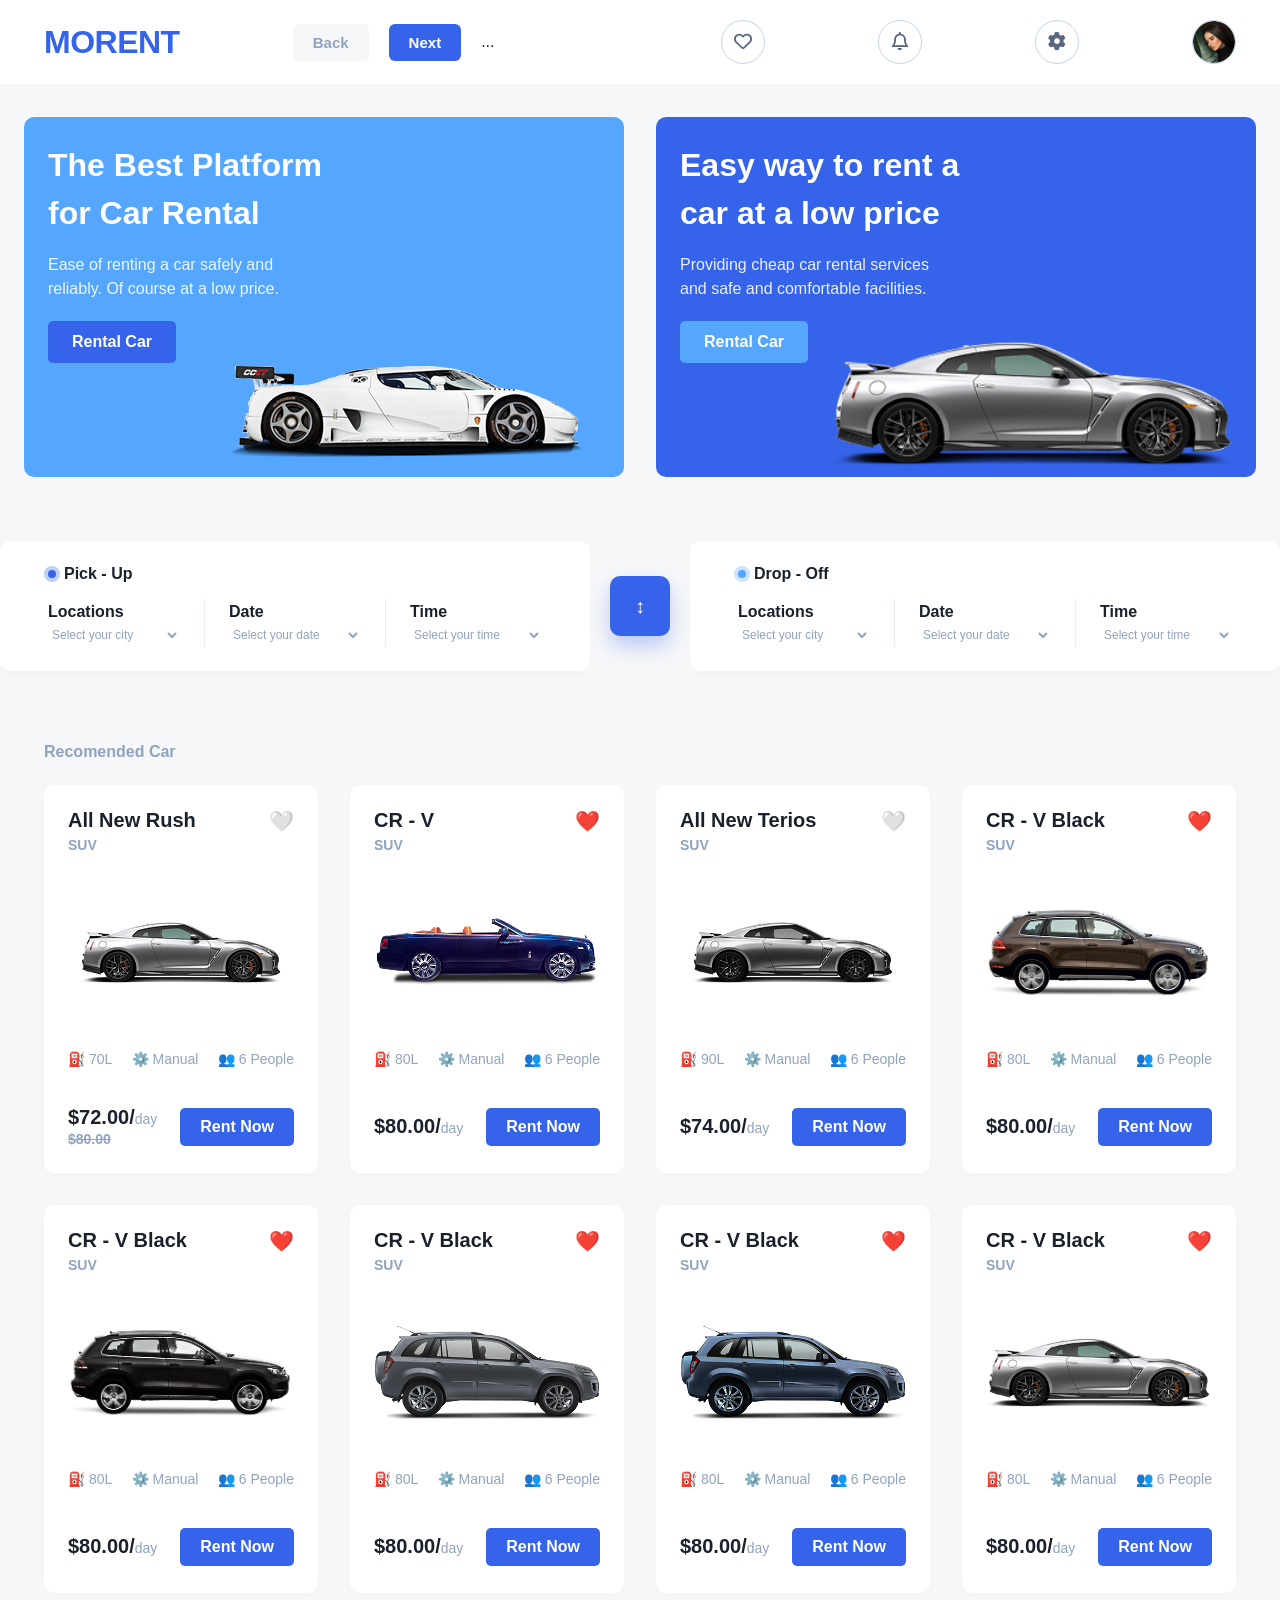
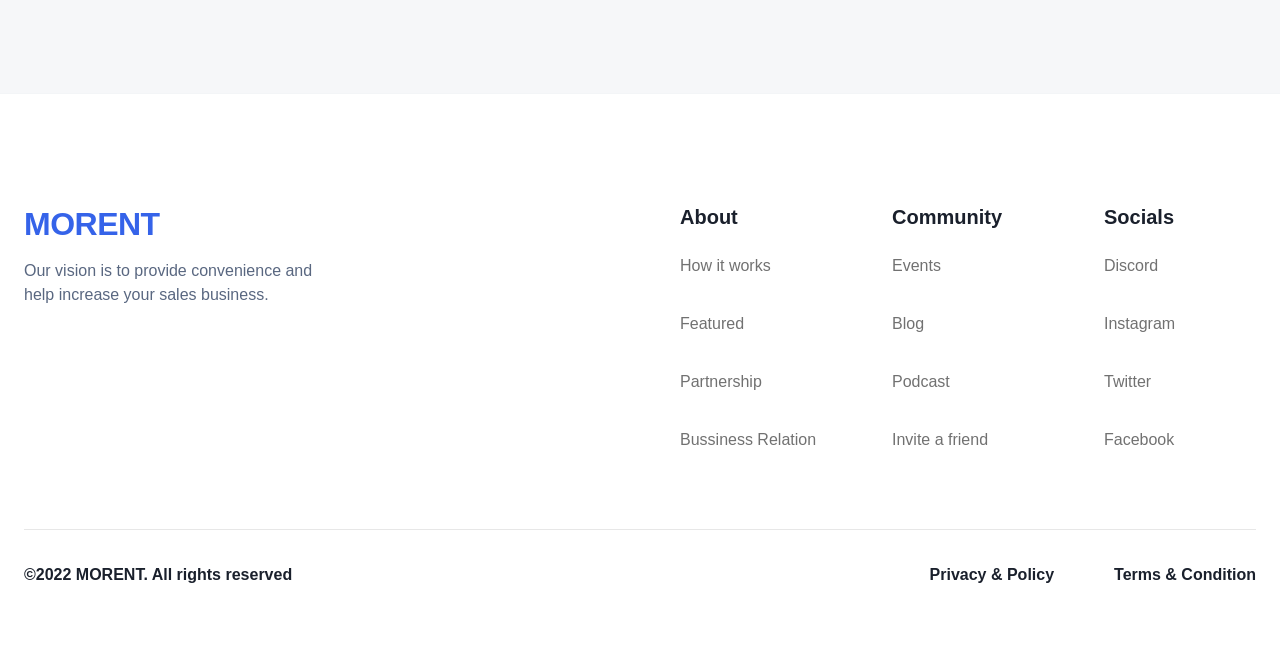
==== index.html @ 3743ff8f "fixed next and back buttons" ====
<!DOCTYPE html>
<html lang="en">

<head>
    <meta charset="UTF-8">
    <meta name="viewport" content="width=device-width, initial-scale=1.0">
    <title>Morent - Home</title>
    <link rel="stylesheet" href="style.css">
</head>

<!DOCTYPE html>
<html lang="en">

<head>
    <meta charset="UTF-8">
    <meta name="viewport" content="width=device-width, initial-scale=1.0">
    <title>Morent - Home Car Rental</title>
    <link rel="stylesheet" href="style.css">
</head>

<body class="fade-in">

    <header class="main-header">
        <link rel="stylesheet" href="https://cdnjs.cloudflare.com/ajax/libs/font-awesome/6.4.0/css/all.min.css">
        <div class="header-container">


            <a href="index.html" class="logo">MORENT</a>


            <input type="checkbox" id="menu-toggle" class="menu-toggle">
            <label for="menu-toggle" class="burger-btn">
                <span></span>
                <span></span>
                <span></span>
            </label>


            
                <div class="header-actions">
                    <a href="index.html" class="btn-back">Back</a>
                    <a href="category.html" class="btn-next">Next</a>
                    ...
                </div>

                <div class="header-actions"></div>
                <button class="action-icon"><i class="fa-regular fa-heart"></i></button>
                <button class="action-icon"><i class="fa-regular fa-bell"></i></button>
                <button class="action-icon"><i class="fa-solid fa-gear"></i></button>

                <div class="profile-avatar">
                    <img src="./images/Profill (1).png" alt="">
                </div>
            </div>


            <nav class="nav-menu">
                <a href="index.html" class="nav-item">Home</a>
                <a href="category.html" class="nav-item">Search</a>
                <a href="#" class="nav-item">Favorites</a>
                <a href="#" class="nav-item">Inbox</a>
            </nav>

        </div>
    </header>

    <main class="container">

        <section class="hero-section">


            <div class="hero-card bg-light-blue">
                <div class="hero-content">
                    <h1>The Best Platform for Car Rental</h1>
                    <p>Ease of renting a car safely and reliably. Of course at a low price.</p>
                    <button class="hero-btn btn-dark-blue">Rental Car</button>
                </div>

                <div class="car-image-placeholder">
                    <img src="./images/image 7.png" alt="">
                </div>
            </div>


            <div class="hero-card bg-dark-blue">
                <div class="hero-content">
                    <h1>Easy way to rent a car at a low price</h1>
                    <p>Providing cheap car rental services and safe and comfortable facilities.</p>
                    <button class="hero-btn btn-light-blue">Rental Car</button>
                </div>

                <div class="car-image-placeholder">
                    <img src="./images/image 8.png" alt="">
                </div>
            </div>

        </section>

    </main>

    <script src="script.js"></script>
    <section class="booking-container">

        <div class="booking-card">
            <div class="card-title">
                <span class="dot blue-dot"></span>
                <h3>Pick - Up</h3>
            </div>
            <div class="booking-fields">
                <div class="field-group">
                    <label>Locations</label>
                    <select>
                        <option>Select your city</option>
                        <option>Tashkent</option>
                    </select>
                </div>
                <div class="divider"></div>
                <div class="field-group">
                    <label>Date</label>
                    <select>
                        <option>Select your date</option>
                    </select>
                </div>
                <div class="divider"></div>
                <div class="field-group">
                    <label>Time</label>
                    <select>
                        <option>Select your time</option>
                    </select>
                </div>
            </div>
        </div>


        <button class="switch-btn">
            <span class="switch-icon">↕</span>
        </button>

        <div class="booking-card">
            <div class="card-title">
                <span class="dot light-blue-dot"></span>
                <h3>Drop - Off</h3>
            </div>
            <div class="booking-fields">
                <div class="field-group">
                    <label>Locations</label>
                    <select>
                        <option>Select your city</option>
                        <option>Tashkent</option>
                    </select>
                </div>
                <div class="divider"></div>
                <div class="field-group">
                    <label>Date</label>
                    <select>
                        <option>Select your date</option>
                    </select>
                </div>
                <div class="divider"></div>
                <div class="field-group">
                    <label>Time</label>
                    <select>
                        <option>Select your time</option>
                    </select>
                </div>
            </div>
        </div>
    </section>




    <section class="rec-cars-section">
        <div class="rec-cars-container">

            <div class="rec-cars-header">
                <h2 class="rec-cars-title">Recomended Car</h2>
            </div>

            <div class="rec-cars-grid">

                <div class="rec-car-card">
                    <div class="rec-card-header">
                        <div>
                            <h3>All New Rush</h3>
                            <span class="rec-car-type">SUV</span>
                        </div>
                        <button class="rec-like-btn">🤍</button>
                    </div>
                    <div class="rec-card-image">
                        <img src="./images/car (1).png" alt="All New Rush" class="rec-car-img">
                    </div>
                    <div class="rec-card-specs">
                        <span>⛽ 70L</span>
                        <span>⚙️ Manual</span>
                        <span>👥 6 People</span>
                    </div>
                    <div class="rec-card-footer">
                        <div class="rec-car-price">
                            <div class="rec-current-price">$72.00/<span class="rec-price-unit">day</span></div>
                            <div class="rec-old-price">$80.00</div>
                        </div>
                        <a href="#" class="rec-rent-btn">Rent Now</a>
                    </div>
                </div>

                <div class="rec-car-card">
                    <div class="rec-card-header">
                        <div>
                            <h3>CR - V</h3>
                            <span class="rec-car-type">SUV</span>
                        </div>
                        <button class="rec-like-btn" style="color: red;">❤️</button>
                    </div>
                    <div class="rec-card-image">
                        <img src="./images/Car (2).png" alt="CR - V" class="rec-car-img">
                    </div>
                    <div class="rec-card-specs">
                        <span>⛽ 80L</span>
                        <span>⚙️ Manual</span>
                        <span>👥 6 People</span>
                    </div>
                    <div class="rec-card-footer">
                        <div class="rec-car-price">
                            <div class="rec-current-price">$80.00/<span class="rec-price-unit">day</span></div>
                        </div>
                        <a href="#" class="rec-rent-btn">Rent Now</a>
                    </div>
                </div>

                <div class="rec-car-card">
                    <div class="rec-card-header">
                        <div>
                            <h3>All New Terios</h3>
                            <span class="rec-car-type">SUV</span>
                        </div>
                        <button class="rec-like-btn">🤍</button>
                    </div>
                    <div class="rec-card-image">
                        <img src="./images/Car (3).png" alt="All New Terios" class="rec-car-img">
                    </div>
                    <div class="rec-card-specs">
                        <span>⛽ 90L</span>
                        <span>⚙️ Manual</span>
                        <span>👥 6 People</span>
                    </div>
                    <div class="rec-card-footer">
                        <div class="rec-car-price">
                            <div class="rec-current-price">$74.00/<span class="rec-price-unit">day</span></div>
                        </div>
                        <a href="#" class="rec-rent-btn">Rent Now</a>
                    </div>
                </div>


                <div class="rec-car-card">
                    <div class="rec-card-header">
                        <div>
                            <h3>CR - V Black</h3>
                            <span class="rec-car-type">SUV</span>
                        </div>
                        <button class="rec-like-btn" style="color: red;">❤️</button>
                    </div>
                    <div class="rec-card-image">
                        <img src="./images/Car (5).png" alt="CR - V Black" class="rec-car-img">
                    </div>
                    <div class="rec-card-specs">
                        <span>⛽ 80L</span>
                        <span>⚙️ Manual</span>
                        <span>👥 6 People</span>
                    </div>
                    <div class="rec-card-footer">
                        <div class="rec-car-price">
                            <div class="rec-current-price">$80.00/<span class="rec-price-unit">day</span></div>
                        </div>
                        <a href="#" class="rec-rent-btn">Rent Now</a>
                    </div>
                </div>
                <div class="rec-car-card">
                    <div class="rec-card-header">
                        <div>
                            <h3>CR - V Black</h3>
                            <span class="rec-car-type">SUV</span>
                        </div>
                        <button class="rec-like-btn" style="color: red;">❤️</button>
                    </div>
                    <div class="rec-card-image">
                        <img src="./images/Car (7).png" alt="CR - V Black" class="rec-car-img">
                    </div>
                    <div class="rec-card-specs">
                        <span>⛽ 80L</span>
                        <span>⚙️ Manual</span>
                        <span>👥 6 People</span>
                    </div>
                    <div class="rec-card-footer">
                        <div class="rec-car-price">
                            <div class="rec-current-price">$80.00/<span class="rec-price-unit">day</span></div>
                        </div>
                        <a href="#" class="rec-rent-btn">Rent Now</a>
                    </div>
                </div>
                <div class="rec-car-card">
                    <div class="rec-card-header">
                        <div>
                            <h3>CR - V Black</h3>
                            <span class="rec-car-type">SUV</span>
                        </div>
                        <button class="rec-like-btn" style="color: red;">❤️</button>
                    </div>
                    <div class="rec-card-image">
                        <img src="./images/Car (4).png" alt="CR - V Black" class="rec-car-img">
                    </div>
                    <div class="rec-card-specs">
                        <span>⛽ 80L</span>
                        <span>⚙️ Manual</span>
                        <span>👥 6 People</span>
                    </div>
                    <div class="rec-card-footer">
                        <div class="rec-car-price">
                            <div class="rec-current-price">$80.00/<span class="rec-price-unit">day</span></div>
                        </div>
                        <a href="#" class="rec-rent-btn">Rent Now</a>
                    </div>
                </div>
                <div class="rec-car-card">
                    <div class="rec-card-header">
                        <div>
                            <h3>CR - V Black</h3>
                            <span class="rec-car-type">SUV</span>
                        </div>
                        <button class="rec-like-btn" style="color: red;">❤️</button>
                    </div>
                    <div class="rec-card-image">
                        <img src="./images/Car (6).png" alt="CR - V Black" class="rec-car-img">
                    </div>
                    <div class="rec-card-specs">
                        <span>⛽ 80L</span>
                        <span>⚙️ Manual</span>
                        <span>👥 6 People</span>
                    </div>
                    <div class="rec-card-footer">
                        <div class="rec-car-price">
                            <div class="rec-current-price">$80.00/<span class="rec-price-unit">day</span></div>
                        </div>
                        <a href="#" class="rec-rent-btn">Rent Now</a>
                    </div>
                </div>
                <div class="rec-car-card">
                    <div class="rec-card-header">
                        <div>
                            <h3>CR - V Black</h3>
                            <span class="rec-car-type">SUV</span>
                        </div>
                        <button class="rec-like-btn" style="color: red;">❤️</button>
                    </div>
                    <div class="rec-card-image">
                        <img src="./images/image 8.png" alt="CR - V Black" class="rec-car-img">
                    </div>
                    <div class="rec-card-specs">
                        <span>⛽ 80L</span>
                        <span>⚙️ Manual</span>
                        <span>👥 6 People</span>
                    </div>
                    <div class="rec-card-footer">
                        <div class="rec-car-price">
                            <div class="rec-current-price">$80.00/<span class="rec-price-unit">day</span></div>
                        </div>
                        <a href="#" class="rec-rent-btn">Rent Now</a>
                    </div>
                </div>

            </div>
        </div>
    </section>

    <footer class="main-footer">
        <div class="container">


            <div class="footer-top">

                <div class="footer-brand">
                    <a href="index.html" class="logo">MORENT</a>
                    <p>Our vision is to provide convenience and help increase your sales business.</p>
                </div>


                <div class="footer-links-container">

                    <div class="footer-col">
                        <h3>About</h3>
                        <ul>
                            <li><a href="#">How it works</a></li>
                            <li><a href="#">Featured</a></li>
                            <li><a href="#">Partnership</a></li>
                            <li><a href="#">Bussiness Relation</a></li>
                        </ul>
                    </div>


                    <div class="footer-col">
                        <h3>Community</h3>
                        <ul>
                            <li><a href="#">Events</a></li>
                            <li><a href="#">Blog</a></li>
                            <li><a href="#">Podcast</a></li>
                            <li><a href="#">Invite a friend</a></li>
                        </ul>
                    </div>


                    <div class="footer-col">
                        <h3>Socials</h3>
                        <ul>
                            <li><a href="#">Discord</a></li>
                            <li><a href="#">Instagram</a></li>
                            <li><a href="#">Twitter</a></li>
                            <li><a href="#">Facebook</a></li>
                        </ul>
                    </div>
                </div>
            </div>


            <div class="footer-divider"></div>

            <div class="footer-bottom">
                <div class="footer-copyright">
                    <p>©2022 MORENT. All rights reserved</p>
                </div>
                <div class="footer-legal">
                    <a href="#">Privacy & Policy</a>
                    <a href="#">Terms & Condition</a>
                </div>
            </div>

        </div>
    </footer>
</body>

</html>

</html>
---- style.css ----
body {
    margin: 0;
    font-family: sans-serif;
    background-color: #F6F7F9;
}

.main-header {
    width: 100%;
    background: #FFF;
    padding: 15px 0;
    border-bottom: 1px solid #E2E8F0;
}

.header-container {
    max-width: 1200px;
    margin: 0 auto;
    padding: 0 20px;
    display: flex;
    justify-content: space-between;
    align-items: center;
}

.logo {
    color: #3563E9;
    font-size: 24px;
    font-weight: bold;
    text-decoration: none;
}

.page-navigation {
    display: flex;
    gap: 10px;
}

.nav-btn {
    padding: 8px 16px;
    font-size: 14px;
    font-weight: 600;
    text-decoration: none;
    border-radius: 6px;
    cursor: pointer;
    transition: all 0.2s;
}

.back-btn {
    background: #E2E8F0;
    color: #4A5568;
    border: 1px solid #CBD5E1;
}

.back-btn:hover {
    background: #CBD5E1;
    transform: translateX(-2px);
}

.next-btn {
    background: #3563E9;
    color: #FFF;
    border: none;
}

.next-btn:hover {
    background: #224ec1;
    transform: translateX(2px);
}


.fade-in {
    animation: fadeInPage 0.4s ease-out forwards;
}

.fade-out {
    animation: fadeOutPage 0.4s ease-in forwards;
}

@keyframes fadeInPage {
    from {
        opacity: 0;
        transform: translateY(8px);
    }

    to {
        opacity: 1;
        transform: translateY(0);
    }
}

@keyframes fadeOutPage {
    from {
        opacity: 1;
        transform: translateY(0);
    }

    to {
        opacity: 0;
        transform: translateY(-8px);
    }
}

* {
    box-sizing: border-box;
    margin: 0;
    padding: 0;
    font-family: 'Plus Jakarta Sans', sans-serif;
}

body {
    background-color: #F6F7F9;
    color: #1A202C;
}

.container {
    max-width: 1300px;
    margin: 0 auto;
    padding: 32px 24px;
}

.main-header {
    background-color: #FFFFFF;
    padding: 20px 32px;
    display: flex;
    justify-content: space-between;
    align-items: center;
    border-bottom: 1px solid #E2E8F0;
}

.header-left,
.header-right {
    display: flex;
    align-items: center;
    gap: 24px;
}

.logo {
    color: #3563E9;
    font-size: 28px;
    font-weight: 700;
    text-decoration: none;
    letter-spacing: -0.5px;
}


.search-bar {
    display: flex;
    align-items: center;
    background-color: #FFFFFF;
    border: 1px solid #C3D4E9;
    border-radius: 70px;
    padding: 10px 20px;
    width: 442px;
    gap: 12px;
}

.search-bar input {
    border: none;
    outline: none;
    width: 100%;
    font-size: 14px;
    color: #596780;
}

.search-icon,
.filter-icon {
    color: #596780;
    cursor: pointer;
    font-size: 16px;
}

.page-navigation {
    display: flex;
    gap: 8px;
}

.nav-btn {
    padding: 8px 16px;
    font-size: 13px;
    font-weight: 600;
    text-decoration: none;
    border-radius: 6px;
    cursor: pointer;
    transition: all 0.2s;
}

.back-btn {
    background: #E2E8F0;
    color: #4A5568;
    border: 1px solid #CBD5E1;
}

.back-btn:hover {
    background: #CBD5E1;
    transform: translateX(-2px);
}

.next-btn {
    background: #3563E9;
    color: #FFF;
    border: none;
}

.next-btn:hover {
    background: #224ec1;
    transform: translateX(2px);
}


.header-icons {
    display: flex;
    gap: 16px;
    align-items: center;
}

.icon-circle {
    width: 44px;
    height: 44px;
    border: 1px solid #C3D4E9;
    border-radius: 50%;
    display: flex;
    align-items: center;
    justify-content: center;
    cursor: pointer;
    font-size: 16px;
    position: relative;
}

.notification::after {
    content: '';
    position: absolute;
    top: 2px;
    right: 2px;
    width: 8px;
    height: 8px;
    background-color: #FF4423;
    border-radius: 50%;
}

.profile-avatar {
    width: 44px;
    height: 44px;
    border-radius: 50%;
    background-color: #E2E8F0;
    display: flex;
    align-items: center;
    justify-content: center;
    font-size: 20px;
    cursor: pointer;
}

.hero-section {
    display: flex;
    gap: 32px;
    justify-content: space-between;
    width: 100%;
}

.hero-card {
    flex: 1;
    border-radius: 10px;
    padding: 24px;
    position: relative;
    min-height: 360px;
    display: flex;
    flex-direction: column;
    justify-content: space-between;
    overflow: hidden;
}


.bg-light-blue {
    background-color: #54A6FF;
}

.bg-dark-blue {
    background-color: #3563E9;
}

.hero-content {
    max-width: 280px;
    z-index: 2;
}

.hero-content h1 {
    color: #FFFFFF;
    font-size: 32px;
    font-weight: 600;
    line-height: 150%;
    margin-bottom: 16px;
}

.hero-content p {
    color: #FFFFFF;
    font-size: 16px;
    line-height: 150%;
    margin-bottom: 20px;
    opacity: 0.9;
}


.hero-btn {
    padding: 12px 24px;
    border-radius: 5px;
    font-size: 16px;
    font-weight: 600;
    border: none;
    cursor: pointer;
    transition: background 0.2s;
}

.btn-dark-blue {
    background-color: #3563E9;
    color: #FFFFFF;
}

.btn-dark-blue:hover {
    background-color: #224ec1;
}

.btn-light-blue {
    background-color: #54A6FF;
    color: #FFFFFF;
}

.btn-light-blue:hover {
    background-color: #3d8fdf;
}


.car-image-placeholder {
    width: 100%;
    text-align: center;
    margin-top: auto;
    padding-top: 20px;
    color: rgba(255, 255, 255, 0.7);
    font-style: italic;
    font-size: 14px;
    z-index: 1;
}


.fade-in {
    animation: fadeInPage 0.4s ease-out forwards;
}

.fade-out {
    animation: fadeOutPage 0.4s ease-in forwards;
}

@keyframes fadeInPage {
    from {
        opacity: 0;
        transform: translateY(8px);
    }

    to {
        opacity: 1;
        transform: translateY(0);
    }
}

@keyframes fadeOutPage {
    from {
        opacity: 1;
        transform: translateY(0);
    }

    to {
        opacity: 0;
        transform: translateY(-8px);
    }
}

/* ================= 3. BOOKING SECTION ================= */
.booking-container {
    display: flex;
    align-items: center;
    justify-content: space-between;
    gap: 20px;
    margin: 32px 0;
    position: relative;
}

.booking-card {
    background-color: #FFFFFF;
    flex: 1;
    border-radius: 10px;
    padding: 24px 48px;
    box-shadow: 0px 4px 10px rgba(0, 0, 0, 0.02);
}

.card-title {
    display: flex;
    align-items: center;
    gap: 8px;
    margin-bottom: 16px;
}

.card-title h3 {
    font-size: 16px;
    font-weight: 600;
}

.dot {
    width: 8px;
    height: 8px;
    border-radius: 50%;
}

.blue-dot {
    background-color: #3563E9;
    box-shadow: 0 0 0 4px rgba(53, 99, 233, 0.3);
}

.light-blue-dot {
    background-color: #54A6FF;
    box-shadow: 0 0 0 4px rgba(84, 166, 255, 0.3);
}

.booking-fields {
    display: flex;
    align-items: center;
    justify-content: space-between;
}

.field-group {
    display: flex;
    flex-direction: column;
    gap: 6px;
    flex: 1;
}

.field-group label {
    font-size: 16px;
    font-weight: 700;
    color: #1A202C;
}

.field-group select {
    border: none;
    outline: none;
    font-size: 12px;
    color: #90A3BF;
    background: transparent;
    cursor: pointer;
}

.divider {
    width: 1px;
    height: 48px;
    background-color: #C3D4E9;
    opacity: 0.4;
    margin: 0 24px;
}

/* Switch Button */
.switch-btn {
    background-color: #3563E9;
    color: white;
    border: none;
    width: 60px;
    height: 60px;
    border-radius: 10px;
    display: flex;
    align-items: center;
    justify-content: center;
    font-size: 20px;
    cursor: pointer;
    box-shadow: 0px 10px 20px rgba(53, 99, 233, 0.3);
    transition: transform 0.2s;
    z-index: 5;
}

.switch-btn:hover {
    transform: scale(1.05);
}


.car-section {
    margin-bottom: 40px;
}

.section-header {
    display: flex;
    justify-content: space-between;
    align-items: center;
    margin-bottom: 20px;
}

.section-header h2 {
    font-size: 16px;
    color: #90A3BF;
    font-weight: 600;
}

.view-all {
    color: #3563E9;
    text-decoration: none;
    font-size: 16px;
    font-weight: 600;
}

.car-grid {
    display: grid;
    grid-template-columns: repeat(auto-fit, minmax(280px, 1fr));
    gap: 32px;
}

.car-card {
    background-color: #FFFFFF;
    border-radius: 10px;
    padding: 24px;
    display: flex;
    flex-direction: column;
    justify-content: space-between;
    min-height: 380px;
    box-shadow: 0px 4px 10px rgba(0, 0, 0, 0.01);
}

.car-card-header {
    display: flex;
    justify-content: space-between;
    align-items: flex-start;
}

.car-card-header h3 {
    font-size: 20px;
    font-weight: 700;
    color: #1A202C;
}

.car-card-header p {
    font-size: 14px;
    color: #90A3BF;
    font-weight: 600;
}

.heart-icon {
    font-size: 20px;
    cursor: pointer;
}

.car-image {
    display: flex;
    justify-content: center;
    align-items: center;
    margin: 24px 0;
}

.car-image img {
    max-width: 100%;
    height: auto;
    object-fit: contain;
}

.car-specs {
    display: flex;
    justify-content: space-between;
    font-size: 14px;
    color: #90A3BF;
    font-weight: 500;
    margin-bottom: 24px;
}

.car-footer {
    display: flex;
    justify-content: space-between;
    align-items: center;
}

.price .amount {
    font-size: 20px;
    font-weight: 700;
    color: #1A202C;
}

.price .unit {
    font-size: 14px;
    color: #90A3BF;
}

.old-price {
    font-size: 14px;
    color: #90A3BF;
    text-decoration: line-through;
}

.rent-btn {
    background-color: #3563E9;
    color: white;
    border: none;
    padding: 10px 20px;
    font-size: 14px;
    font-weight: 600;
    border-radius: 4px;
    cursor: pointer;
    transition: background 0.2s;
}

.rent-btn:hover {
    background-color: #224ec1;
}

.load-more-container {
    display: flex;
    flex-direction: column;
    align-items: center;
    justify-content: center;
    margin-top: 48px;
    position: relative;
    width: 100%;
}

.show-more-btn {
    background-color: #3563E9;
    color: white;
    border: none;
    padding: 14px 28px;
    font-size: 16px;
    font-weight: 600;
    border-radius: 4px;
    cursor: pointer;
    transition: background 0.2s;
}

.show-more-btn:hover {
    background-color: #224ec1;
}

.car-count {
    position: absolute;
    right: 0;
    font-size: 14px;
    color: #90A3BF;
    font-weight: 600;
}


.main-footer {
    background-color: #FFFFFF;
    padding: 60px 0 40px 0;
    margin-top: 60px;
    border-top: 1px solid #E2E8F0;
}


.footer-top {
    display: flex;
    justify-content: space-between;
    align-items: flex-start;
    flex-wrap: wrap;
    gap: 48px;
}

.footer-brand {
    max-width: 292px;
}

.footer-brand p {
    font-size: 16px;
    line-height: 150%;
    color: #596780;
    margin-top: 16px;
    font-weight: 500;
}

.footer-links-container {
    display: flex;
    gap: 60px;
    flex-wrap: wrap;
}

.footer-col {
    min-width: 152px;
}

.footer-col h3 {
    font-size: 20px;
    font-weight: 600;
    color: #1A202C;
    margin-bottom: 24px;
}

.footer-col ul {
    list-style: none;
    padding: 0;
    margin: 0;
    display: flex;
    flex-direction: column;
    gap: 20px;
}

.footer-col ul li a {
    text-decoration: none;
    color: #596780;
    font-size: 16px;
    font-weight: 500;
    transition: color 0.2s ease;
}

.footer-col ul li a:hover {
    color: #3563E9;

}


.footer-divider {
    height: 1px;
    background-color: #E2E8F0;
    margin: 36px 0;
}

.footer-bottom {
    display: flex;
    justify-content: space-between;
    align-items: center;
    flex-wrap: wrap;
    gap: 24px;
}

.footer-copyright p {
    font-size: 16px;
    font-weight: 600;
    color: #1A202C;
}

.footer-legal {
    display: flex;
    gap: 60px;

}

.footer-legal a {
    text-decoration: none;
    font-size: 16px;
    font-weight: 600;
    color: #1A202C;
    transition: color 0.2s ease;
}

.footer-legal a:hover {
    color: #3563E9;
}


@media (max-width: 768px) {
    .footer-top {
        flex-direction: column;
    }

    .footer-links-container {
        width: 100%;
        justify-content: space-between;
        gap: 32px;
    }

    .footer-bottom {
        flex-direction: column-reverse;
        align-items: flex-start;
    }

    .footer-legal {
        width: 100%;
        justify-content: space-between;
        gap: 20px;
    }
}

/* ================= CATEGORY PAGE LAYOUT ================= */
.category-wrapper {
    display: flex;
    width: 100%;
    min-height: calc(100vh - 85px);
}

/* Chap tomondagi filter paneli */
.sidebar {
    width: 360px;
    background-color: #FFFFFF;
    padding: 32px;
    border-right: 1px solid #E2E8F0;
    display: flex;
    flex-direction: column;
    gap: 48px;
    flex-shrink: 0;
}

.filter-section {
    display: flex;
    flex-direction: column;
    gap: 28px;
}

.filter-title {
    font-size: 12px;
    font-weight: 600;
    color: #90A3BF;
    letter-spacing: 2px;
}

.checkbox-group {
    display: flex;
    flex-direction: column;
    gap: 24px;
}

.checkbox-group label {
    display: flex;
    align-items: center;
    font-size: 16px;
    font-weight: 600;
    color: #42526E;
    cursor: pointer;
    gap: 12px;
}

.checkbox-group input[type="checkbox"] {
    width: 20px;
    height: 20px;
    accent-color: #3563E9;
    /* Ko'k rangli checkbox */
    cursor: pointer;
}

.checkbox-group .count {
    color: #90A3BF;
    font-weight: 500;
}

/* Range Slider (Narx filtri) */
.price-slider-container {
    display: flex;
    flex-direction: column;
    gap: 12px;
}

.price-slider {
    width: 100%;
    accent-color: #3563E9;
    cursor: pointer;
}

.price-value {
    font-size: 16px;
    font-weight: 600;
    color: #42526E;
}

/* O'ng tomondagi asosiy kontent */
.category-content {
    flex-grow: 1;
    padding: 32px;
    background-color: #F6F7F9;
}

/* Yangi 3 ustunli Mashina Griddi */
.category-car-grid {
    display: grid;
    grid-template-columns: repeat(3, 1fr);
    /* Bir qatorda aniq 3 ta karta */
    gap: 32px;
    margin-top: 32px;
}

/* Mobil va Planshet ekranlar moslashuvchanligi */
@media (max-width: 1200px) {
    .category-car-grid {
        grid-template-columns: repeat(2, 1fr);
    }
}

@media (max-width: 992px) {
    .category-wrapper {
        flex-direction: column;
    }

    .sidebar {
        width: 100%;
        border-right: none;
        border-bottom: 1px solid #E2E8F0;
    }

    .category-car-grid {
        grid-template-columns: repeat(1, 1fr);
    }
}

/* ================= FOOTER STYLES ================= */
.main-footer {
    background-color: #FFFFFF;
    padding: 60px 0 40px 0;
    margin-top: 60px;
    border-top: 1px solid #E2E8F0;
    width: 100%;
}

.footer-top {
    display: flex;
    justify-content: space-between;
    align-items: flex-start;
    flex-wrap: wrap;
    gap: 48px;
}

.footer-brand {
    max-width: 292px;
}

.footer-brand p {
    font-size: 16px;
    line-height: 150%;
    color: #596780;
    margin-top: 16px;
    font-weight: 500;
}

.footer-links-container {
    display: flex;
    gap: 60px;
    flex-wrap: wrap;
}

.footer-col {
    min-width: 152px;
}

.footer-col h3 {
    font-size: 20px;
    font-weight: 600;
    color: #1A202C;
    margin-bottom: 24px;
}

.footer-col ul {
    list-style: none;
    padding: 0;
    margin: 0;
    display: flex;
    flex-direction: column;
    gap: 20px;
}

.footer-col ul li a {
    text-decoration: none;
    color: #596780;
    font-size: 16px;
    font-weight: 500;
    transition: color 0.2s ease;
}

.footer-col ul li a:hover {
    color: #3563E9;
}

.footer-divider {
    height: 1px;
    background-color: #E2E8F0;
    margin: 36px 0;
}

.footer-bottom {
    display: flex;
    justify-content: space-between;
    align-items: center;
    flex-wrap: wrap;
    gap: 24px;
}

.footer-copyright p {
    font-size: 16px;
    font-weight: 600;
    color: #1A202C;
}

.footer-legal {
    display: flex;
    gap: 60px;
}

.footer-legal a {
    text-decoration: none;
    font-size: 16px;
    font-weight: 600;
    color: #1A202C;
    transition: color 0.2s ease;
}

.footer-legal a:hover {
    color: #3563E9;
}

/* Mobil moslashuvchanlik (Responsive) */
@media (max-width: 768px) {
    .footer-top {
        flex-direction: column;
    }

    .footer-links-container {
        width: 100%;
        justify-content: space-between;
        gap: 32px;
    }

    .footer-bottom {
        flex-direction: column-reverse;
        align-items: flex-start;
    }

    .footer-legal {
        width: 100%;
        justify-content: space-between;
        gap: 20px;
    }
}

/* ================= RESPONSIVE & FOOTER CSS ================= */

/* FOOTER TUZATISHI (Tepaga tekislash) */
.main-footer {
    background-color: #FFFFFF;
    width: 100%;
    padding: 60px 0 40px 0;
    border-top: 1px solid #E2E8F0;
    display: block;
}

.footer-container {
    max-width: 1300px;
    margin: 0 auto;
    padding: 0 24px;
}

.footer-top {
    display: flex;
    justify-content: space-between;
    align-items: flex-start;
    /* Ustunlarni tepadan tekislaydi */
    gap: 40px;
    width: 100%;
}

.footer-links-container {
    display: flex;
    gap: 60px;
    align-items: flex-start;

}


@media (max-width: 1024px) {
    .category-wrapper {
        flex-direction: column;

    }


    .detail-hero-section {
        flex-direction: column;
        gap: 24px !important;
    }

    .category-car-grid {
        grid-template-columns: repeat(2, 1fr) !important;

    }
}


@media (max-width: 768px) {

    .main-header {
        padding: 16px;
        flex-direction: column;
        gap: 16px;
        align-items: stretch;
    }

    .header-left {
        justify-content: space-between;
        width: 100%;
    }

    .search-bar {
        width: 100%;
        order: 3;
    }


    .mobile-menu-btn {
        display: flex;
        flex-direction: column;
        justify-content: space-between;
        width: 24px;
        height: 18px;
        background: transparent;
        border: none;
        cursor: pointer;
        padding: 0;
        z-index: 1001;
    }

    .mobile-menu-btn span {
        width: 100%;
        height: 2px;
        background-color: #596780;
        transition: all 0.3s ease;
    }


    .mobile-menu-btn.active span:nth-child(1) {
        transform: translateY(8px) rotate(45deg);
    }

    .mobile-menu-btn.active span:nth-child(2) {
        opacity: 0;
    }

    .mobile-menu-btn.active span:nth-child(3) {
        transform: translateY(-8px) rotate(-45deg);
    }


    .sidebar {
        position: fixed;
        top: 0;
        left: -100%;
        width: 280px;
        height: 100%;
        background-color: #FFFFFF;
        box-shadow: 4px 0px 10px rgba(0, 0, 0, 0.1);
        z-index: 1000;
        transition: left 0.3s ease;
        padding: 80px 24px 24px 24px;
        overflow-y: auto;
    }

    .sidebar.active {
        left: 0;
    }

    .category-car-grid {
        grid-template-columns: 1fr !important;
    }


    .footer-top {
        flex-direction: column;
        gap: 32px;
    }

    .footer-links-container {
        width: 100%;
        justify-content: space-between;
        gap: 20px;
        flex-wrap: wrap;
    }

    .footer-bottom {
        flex-direction: column-reverse;
        align-items: flex-start;
        gap: 20px;
    }

    .footer-legal {
        width: 100%;
        justify-content: space-between;
    }
}


@media (min-width: 769px) {
    .mobile-menu-btn {
        display: none;
    }
}


* {
    box-sizing: border-box;
    margin: 0;
    padding: 0;
}

body {
    font-family: 'Plus Jakarta Sans', sans-serif;
    background-color: #F6F7F9;
    color: #1A202C;
}


.profile-header {
    background-color: #FFFFFF;
    border-bottom: 1px solid #F3F5F7;
    padding: 20px 0;
    width: 100%;
}

.profile-header .header-container {
    max-width: 1240px;
    margin: 0 auto;
    padding: 0 24px;
    display: flex;
    justify-content: space-between;
    align-items: center;
}

.profile-header .header-left {
    display: flex;
    align-items: center;
    gap: 16px;
}

.profile-header .logo {
    font-size: 32px;
    font-weight: 700;
    color: #3563E9;
    text-decoration: none;
    letter-spacing: -0.02em;
}

.profile-header .header-right {
    display: flex;
    align-items: center;
    gap: 20px;
}

.profile-header .header-icons {
    display: flex;
    align-items: center;
    gap: 16px;
}

.profile-header .icon-btn {
    width: 44px;
    height: 44px;
    border: 1px solid rgba(195, 212, 233, 0.4);
    border-radius: 50%;
    display: flex;
    justify-content: center;
    align-items: center;
    text-decoration: none;
    position: relative;
    font-size: 18px;
    transition: background-color 0.2s ease;
}

.profile-header .icon-btn:hover {
    background-color: #F6F7F9;
}

.profile-header .notification-btn {
    position: relative;
}

.profile-header .notification-badge {
    position: absolute;
    top: 2px;
    right: 2px;
    width: 11px;
    height: 11px;
    background-color: #FF4423;
    border-radius: 50%;
    border: 2px solid #FFFFFF;
}

.profile-header .profile-avatar {
    width: 44px;
    height: 44px;
    border-radius: 50%;
    overflow: hidden;
}

.profile-header .profile-avatar img {
    width: 100%;
    height: 100%;
    object-fit: cover;
}

.mobile-menu-btn {
    display: none;
}


.payment-wrapper {
    background-color: #F6F7F9;
    padding: 32px 0 60px 0;
    width: 100%;
}

.payment-container {
    max-width: 1240px;
    margin: 0 auto;
    padding: 0 24px;
    display: flex;
    gap: 32px;
    align-items: flex-start;
}

.payment-left {
    flex: 2;
    display: flex;
    flex-direction: column;
    gap: 32px;
}

.payment-card {
    background-color: #FFFFFF;
    border-radius: 10px;
    padding: 24px;
}

.card-header-step {
    display: flex;
    justify-content: space-between;
    align-items: flex-start;
    margin-bottom: 32px;
}

.card-header-step h2 {
    font-size: 20px;
    font-weight: 700;
    color: #1A202C;
    margin-bottom: 4px;
}

.card-header-step p,
.step-counter {
    font-size: 14px;
    color: #90A3BF;
    font-weight: 500;
}


.form-grid {
    display: grid;
    grid-template-columns: 1fr 1fr;
    gap: 24px 32px;
}

.form-group {
    display: flex;
    flex-direction: column;
    gap: 12px;
}

.form-group label {
    font-size: 16px;
    font-weight: 600;
    color: #1A202C;
}

.form-group input,
.select-wrapper select {
    background-color: #F6F7F9;
    border: none;
    border-radius: 10px;
    padding: 16px 20px;
    font-size: 14px;
    color: #1A202C;
    outline: none;
    width: 100%;
    font-weight: 500;
}

.form-group input::placeholder {
    color: #90A3BF;
}

.select-wrapper {
    position: relative;
    width: 100%;
}

.select-wrapper::after {
    content: '▼';
    font-size: 10px;
    color: #90A3BF;
    position: absolute;
    right: 20px;
    top: 50%;
    transform: translateY(-50%);
    pointer-events: none;
}

.select-wrapper select {
    appearance: none;
    cursor: pointer;
    color: #90A3BF;
}

.info-radio-group {
    margin-bottom: 24px;
}

.radio-label {
    display: flex;
    align-items: center;
    gap: 12px;
    font-size: 16px;
    font-weight: 600;
    color: #1A202C;
    cursor: pointer;
}

.radio-label input[type="radio"] {
    display: none;
}

.custom-radio {
    width: 16px;
    height: 16px;
    border: 2px solid #90A3BF;
    border-radius: 50%;
    display: inline-block;
    position: relative;
}

.radio-label input[type="radio"]:checked+.custom-radio {
    border-color: #3563E9;
}

.radio-label input[type="radio"]:checked+.custom-radio::after {
    content: '';
    width: 8px;
    height: 8px;
    background-color: #3563E9;
    border-radius: 50%;
    position: absolute;
    top: 50%;
    left: 50%;
    transform: translate(-50%, -50%);
}


.payment-right {
    flex: 1.1;
}

.summary-card {
    background-color: #FFFFFF;
    border-radius: 10px;
    padding: 24px;
}

.summary-card h2 {
    font-size: 20px;
    font-weight: 700;
    color: #1A202C;
    margin-bottom: 4px;
}

.summary-subtitle {
    font-size: 14px;
    color: #90A3BF;
    line-height: 150%;
    margin-bottom: 32px;
    font-weight: 500;
}

.summary-car-info {
    display: flex;
    align-items: center;
    gap: 16px;
}

.summary-car-img-box {
    width: 116px;
    height: 80px;
    background: linear-gradient(135deg, #3563E9 0%, #0B193C 100%);
    border-radius: 8px;
    display: flex;
    justify-content: center;
    align-items: center;
    padding: 8px;
}

.summary-car-img-box img {
    width: 100%;
    object-fit: contain;
}

.summary-car-meta h3 {
    font-size: 24px;
    font-weight: 700;
    color: #1A202C;
    margin-bottom: 8px;
}

.summary-car-meta .stars {
    color: #FBAD15;
    font-size: 14px;
}

.summary-car-meta .count {
    font-size: 12px;
    color: #596780;
    font-weight: 500;
}

.summary-divider {
    height: 1px;
    background-color: rgba(195, 212, 233, 0.4);
    margin: 24px 0;
}

.price-row {
    display: flex;
    justify-content: space-between;
    align-items: center;
    margin-bottom: 14px;
}

.price-row .label {
    font-size: 16px;
    color: #90A3BF;
    font-weight: 500;
}

.price-row .value {
    font-size: 16px;
    color: #1A202C;
    font-weight: 600;
}

.promo-box {
    display: flex;
    background-color: #F6F7F9;
    border-radius: 10px;
    padding: 8px 8px 8px 20px;
    margin: 28px 0;
    justify-content: space-between;
    align-items: center;
}

.promo-box input {
    border: none;
    background: transparent;
    outline: none;
    font-size: 14px;
    color: #1A202C;
    width: 60%;
    font-weight: 500;
}

.promo-box button {
    background: transparent;
    border: none;
    font-size: 16px;
    font-weight: 600;
    color: #1A202C;
    cursor: pointer;
    padding: 8px 12px;
}

.total-price-box {
    display: flex;
    justify-content: space-between;
    align-items: center;
}

.total-price-box h4 {
    font-size: 20px;
    font-weight: 700;
    color: #1A202C;
    margin-bottom: 4px;
}

.total-price-box p {
    font-size: 14px;
    color: #90A3BF;
    font-weight: 500;
}

.total-amount {
    font-size: 32px;
    font-weight: 700;
    color: #1A202C;
}


.main-footer {
    background-color: #FFFFFF;
    width: 100%;
    padding: 80px 0 40px 0;
    border-top: 1px solid #F3F5F7;
}

.footer-container {
    max-width: 1240px;
    margin: 0 auto;
    padding: 0 24px;
}

.footer-top {
    display: flex;
    justify-content: space-between;
    align-items: flex-start;
    gap: 40px;
    margin-bottom: 60px;
}

.footer-brand {
    max-width: 292px;
}

.footer-logo {
    font-size: 32px;
    font-weight: 700;
    color: #3563E9;
    text-decoration: none;
    letter-spacing: -0.02em;
    display: inline-block;
    margin-bottom: 16px;
}

.footer-desc {
    font-size: 16px;
    line-height: 200%;
    color: #131313;
    opacity: 0.6;
}

.footer-links-container {
    display: flex;
    gap: 60px;
    align-items: flex-start;
}

.footer-col h3 {
    font-size: 20px;
    font-weight: 600;
    color: #1A202C;
    margin-bottom: 28px;
}

.footer-col ul {
    list-style: none;
}

.footer-col ul li {
    margin-bottom: 20px;
}

.footer-col ul li a {
    font-size: 16px;
    color: #131313;
    opacity: 0.6;
    text-decoration: none;
    font-weight: 500;
    transition: opacity 0.2s ease;
}

.footer-col ul li a:hover {
    opacity: 1;
    color: #3563E9;
}

.footer-divider {
    height: 1px;
    background-color: rgba(19, 19, 19, 0.1);
    width: 100%;
    margin-bottom: 36px;
}

.footer-bottom {
    display: flex;
    justify-content: space-between;
    align-items: center;
}

.footer-bottom .copyright {
    font-size: 16px;
    font-weight: 600;
    color: #1A202C;
}

.footer-legal {
    display: flex;
    gap: 60px;
}

.footer-legal a {
    font-size: 16px;
    font-weight: 600;
    color: #1A202C;
    text-decoration: none;
}


@media (max-width: 1024px) {
    .payment-container {
        flex-direction: column;
    }

    .payment-right {
        width: 100%;
    }

    .footer-top {
        flex-direction: column;
        gap: 48px;
    }

    .footer-links-container {
        width: 100%;
        justify-content: space-between;
        flex-wrap: wrap;
    }
}

@media (max-width: 768px) {

    .mobile-menu-btn {
        display: flex;
        flex-direction: column;
        justify-content: space-between;
        width: 24px;
        height: 18px;
        background: transparent;
        border: none;
        cursor: pointer;
        padding: 0;
    }

    .mobile-menu-btn span {
        width: 100%;
        height: 2px;
        background-color: #596780;
    }

    .profile-header .logo {
        font-size: 26px;
    }
}

@media (max-width: 680px) {
    .form-grid {
        grid-template-columns: 1fr;
        gap: 16px;
    }

    .total-price-box {
        flex-direction: column;
        align-items: flex-start;
        gap: 16px;
    }

    .total-amount {
        align-self: flex-end;
    }

    .footer-links-container {
        display: grid;
        grid-template-columns: 1fr 1fr;
        gap: 32px;
    }

    .footer-bottom {
        flex-direction: column-reverse;
        align-items: flex-start;
        gap: 24px;
    }

    .footer-legal {
        width: 100%;
        justify-content: space-between;
    }
}

.recommended-section {
    background-color: #F6F7F9;
    padding: 40px 0;
    width: 100%;
}

.recommended-section .section-container {
    max-width: 1240px;
    margin: 0 auto;
    padding: 0 24px;
}

.recommended-section .section-header {
    margin-bottom: 30px;
}

.recommended-section .section-title {
    font-size: 16px;
    font-weight: 600;
    color: #90A3BF;
    text-transform: none;
}


.cars-grid {
    display: grid;
    grid-template-columns: repeat(4, 1fr);
    gap: 32px;
}


.car-card {
    background-color: #FFFFFF;
    border-radius: 10px;
    padding: 24px;
    display: flex;
    flex-direction: column;
    justify-content: space-between;
    min-height: 388px;
    transition: transform 0.2s ease;
}

.car-card:hover {
    transform: translateY(-4px);
}

.car-card-header {
    display: flex;
    justify-content: space-between;
    align-items: flex-start;
}

.car-card-header h3 {
    font-size: 20px;
    font-weight: 700;
    color: #1A202C;
    margin-bottom: 4px;
}

.car-card-header .car-type {
    font-size: 14px;
    color: #90A3BF;
    font-weight: 600;
}

.like-btn {
    background: transparent;
    border: none;
    cursor: pointer;
    font-size: 20px;
    outline: none;
    padding: 0;
}


.car-card-image {
    width: 100%;
    height: 120px;
    display: flex;
    justify-content: center;
    align-items: center;
    margin: 32px 0;
}

.car-card-image img {
    max-width: 100%;
    max-height: 100%;
    object-fit: contain;
}

.car-card-specs {
    display: flex;
    justify-content: space-between;
    align-items: center;
    margin-bottom: 24px;
}

.spec-item {
    display: flex;
    align-items: center;
    gap: 6px;
    font-size: 14px;
    color: #90A3BF;
    font-weight: 500;
}

.spec-icon {
    font-size: 16px;
}


.car-card-footer {
    display: flex;
    justify-content: space-between;
    align-items: center;
    margin-top: auto;
}

.car-price {
    display: flex;
    flex-direction: column;
}

.current-price {
    font-size: 20px;
    font-weight: 700;
    color: #1A202C;
}

.price-unit {
    font-size: 14px;
    color: #90A3BF;
    font-weight: 500;
}

.old-price {
    font-size: 14px;
    color: #90A3BF;
    text-decoration: line-through;
    font-weight: 600;
    margin-top: 4px;
}


.rent-btn {
    background-color: #3563E9;
    color: #FFFFFF;
    padding: 12px 20px;
    border-radius: 5px;
    font-size: 16px;
    font-weight: 600;
    text-decoration: none;
    transition: background-color 0.2s ease;
    text-align: center;
}

.rent-btn:hover {
    background-color: #1a44c2;
}



@media (max-width: 1200px) {
    .cars-grid {
        grid-template-columns: repeat(3, 1fr);
        gap: 24px;
    }
}

@media (max-width: 900px) {
    .cars-grid {
        grid-template-columns: repeat(2, 1fr);

    }
}

@media (max-width: 580px) {
    .cars-grid {
        grid-template-columns: 1fr;

        gap: 20px;
    }

    .car-card {
        padding: 16px;
        min-height: auto;
    }
}

/* ================= MY UNIQUE REC SECTION ================= */
.my-custom-rec-section {
    background-color: #F6F7F9 !important;
    padding: 40px 0 !important;
    width: 100% !important;
    box-sizing: border-box !important;
}

.my-custom-rec-container {
    max-width: 1240px !important;
    margin: 0 auto !important;
    padding: 0 24px !important;
    box-sizing: border-box !important;
}

.my-custom-rec-header {
    margin-bottom: 24px !important;
    text-align: left !important;
}

.my-custom-rec-title {
    font-size: 16px !important;
    font-weight: 600 !important;
    color: #90A3BF !important;
    margin: 0 !important;
}

.my-custom-rec-grid {
    display: grid !important;
    grid-template-columns: repeat(4, 1fr) !important;
    gap: 32px !important;
    width: 100% !important;
}

.my-custom-car-card {
    background-color: #FFFFFF !important;
    border-radius: 10px !important;
    padding: 24px !important;
    display: flex !important;
    flex-direction: column !important;
    justify-content: space-between !important;
    height: 388px !important;
    box-sizing: border-box !important;
    box-shadow: 0 2px 8px rgba(0, 0, 0, 0.02) !important;
}

.my-custom-card-header {
    display: flex !important;
    justify-content: space-between !important;
    align-items: flex-start !important;
}

.my-custom-card-header h3 {
    font-size: 20px !important;
    font-weight: 700 !important;
    color: #1A202C !important;
    margin: 0 0 4px 0 !important;
}

.my-custom-car-type {
    font-size: 14px !important;
    color: #90A3BF !important;
    font-weight: 600 !important;
}

.my-custom-like-btn {
    background: transparent !important;
    border: none !important;
    cursor: pointer !important;
    font-size: 20px !important;
    padding: 0 !important;
}

.my-custom-card-image {
    width: 100% !important;
    height: 120px !important;
    display: flex !important;
    justify-content: center !important;
    align-items: center !important;
    margin: 20px 0 !important;
}

.my-custom-img {
    max-width: 100% !important;
    max-height: 100% !important;
    object-fit: contain !important;
}

.my-custom-card-specs {
    display: flex !important;
    justify-content: space-between !important;
    align-items: center !important;
    margin-bottom: 20px !important;
}

.my-custom-card-specs span {
    font-size: 14px !important;
    color: #90A3BF !important;
    font-weight: 500 !important;
}

.my-custom-card-footer {
    display: flex !important;
    justify-content: space-between !important;
    align-items: center !important;
}

.my-custom-price {
    display: flex !important;
    flex-direction: column !important;
    height: 44px !important;
    justify-content: center !important;
}

.my-custom-current-price {
    font-size: 20px !important;
    font-weight: 700 !important;
    color: #1A202C !important;
}

.my-custom-price-unit {
    font-size: 14px !important;
    color: #90A3BF !important;
    font-weight: 500 !important;
}

.my-custom-old-price {
    font-size: 14px !important;
    color: #90A3BF !important;
    text-decoration: line-through !important;
    font-weight: 600 !important;
    margin-top: 2px !important;
}

.my-custom-rent-btn {
    background-color: #3563E9 !important;
    color: #FFFFFF !important;
    padding: 10px 20px !important;
    border-radius: 5px !important;
    font-size: 16px !important;
    font-weight: 600 !important;
    text-decoration: none !important;
    text-align: center !important;
}

@media (max-width: 1200px) {
    .my-custom-rec-grid {
        grid-template-columns: repeat(3, 1fr) !important;
        gap: 20px !important;
    }
}

@media (max-width: 900px) {
    .my-custom-rec-grid {
        grid-template-columns: repeat(2, 1fr) !important;
    }
}

@media (max-width: 580px) {
    .my-custom-rec-grid {
        grid-template-columns: 1fr !important;
    }

    .my-custom-car-card {
        height: auto !important;
    }
}


.rec-cars-section {
    background-color: #F6F7F9;
    padding: 40px 0;
    width: 100%;
    box-sizing: border-box;
}

.rec-cars-container {
    max-width: 1240px;
    margin: 0 auto;
    padding: 0 24px;
    box-sizing: border-box;
}

.rec-cars-header {
    margin-bottom: 24px;
}

.rec-cars-title {
    font-size: 16px;
    font-weight: 600;
    color: #90A3BF;
    margin: 0;
}

.rec-cars-grid {
    display: grid;
    grid-template-columns: repeat(4, 1fr);
    gap: 32px;
    width: 100%;
}


.rec-car-card {
    background-color: #FFFFFF;
    border-radius: 10px;
    padding: 24px;
    display: flex;
    flex-direction: column;
    justify-content: space-between;
    height: 388px;

    box-sizing: border-box;
    box-shadow: 0 2px 8px rgba(0, 0, 0, 0.02);
}

.rec-card-header {
    display: flex;
    justify-content: space-between;
    align-items: flex-start;
}

.rec-card-header h3 {
    font-size: 20px;
    font-weight: 700;
    color: #1A202C;
    margin: 0 0 4px 0;
}

.rec-car-type {
    font-size: 14px;
    color: #90A3BF;
    font-weight: 600;
}

.rec-like-btn {
    background: transparent;
    border: none;
    cursor: pointer;
    font-size: 20px;
    padding: 0;
}


.rec-card-image {
    width: 100%;
    height: 120px;
    display: flex;
    justify-content: center;
    align-items: center;
    margin: 20px 0;
}

.rec-car-img {
    max-width: 100%;
    max-height: 100%;
    object-fit: contain;
}


.rec-card-specs {
    display: flex;
    justify-content: space-between;
    align-items: center;
    margin-bottom: 20px;
}

.rec-card-specs span {
    font-size: 14px;
    color: #90A3BF;
    font-weight: 500;
    display: flex;
    align-items: center;
}

.rec-card-footer {
    display: flex;
    justify-content: space-between;
    align-items: center;
}

.rec-car-price {
    display: flex;
    flex-direction: column;
    height: 44px;
    justify-content: center;
}

.rec-current-price {
    font-size: 20px;
    font-weight: 700;
    color: #1A202C;
}

.rec-price-unit {
    font-size: 14px;
    color: #90A3BF;
    font-weight: 500;
}

.rec-old-price {
    font-size: 14px;
    color: #90A3BF;
    text-decoration: line-through;
    font-weight: 600;
    margin-top: 2px;
}

.rec-rent-btn {
    background-color: #3563E9;
    color: #FFFFFF;
    padding: 10px 20px;
    border-radius: 5px;
    font-size: 16px;
    font-weight: 600;
    text-decoration: none;
    text-align: center;
    transition: background-color 0.2s ease;
}

.rec-rent-btn:hover {
    background-color: #1a44c2;
}

@media (max-width: 1200px) {
    .rec-cars-grid {
        grid-template-columns: repeat(3, 1fr);
        gap: 20px;
    }
}

@media (max-width: 900px) {
    .rec-cars-grid {
        grid-template-columns: repeat(2, 1fr);
    }
}

@media (max-width: 580px) {
    .rec-cars-grid {
        grid-template-columns: 1fr;
    }

    .rec-car-card {
        height: auto;
    }
}

html,
body {
    max-width: 100%;
    overflow-x: hidden;
    margin: 0;
    padding: 0;
}

* {
    box-sizing: border-box;
}

grid-template-columns: repeat(auto-fit, minmax(280px, 1fr));
flex-wrap: wrap;


@media (max-width: 1200px) {

    .rec-cars-grid,
    .category-cars-grid,
    .cars-grid {
        grid-template-columns: repeat(3, 1fr) !important;
        gap: 20px !important;
    }
}

@media (max-width: 900px) {

    .rec-cars-grid,
    .category-cars-grid,
    .cars-grid {
        grid-template-columns: repeat(2, 1fr) !important;
        gap: 16px !important;
    }
}

@media (max-width: 580px) {

    .rec-cars-grid,
    .category-cars-grid,
    .cars-grid {
        grid-template-columns: 1fr !important;
        gap: 16px !important;
    }


    .rec-car-card,
    .category-car-card,
    .car-card {
        height: auto !important;
        min-height: 350px !important;
        padding: 16px !important;

    }
}

/* ================= GLOBAL RESET ================= */
* {
    box-sizing: border-box;
    margin: 0;
    padding: 0;
}

html,
body {
    width: 100%;
    max-width: 100%;
    overflow-x: hidden;
    /* Gorizontal scroll butunlay yo'qolishi uchun */
}

/* ================= DESKTOP HEADER STYLES ================= */
.main-header {
    width: 100%;
    background-color: #FFFFFF;
    padding: 20px 0;
    border-bottom: 1px solid #F3F5F7;
}

.header-container {
    max-width: 1240px;
    margin: 0 auto;
    padding: 0 24px;
    display: flex;
    justify-content: space-between;
    /* Morentni chapga, tugmalarni o'ngga suradi */
    align-items: center;
    width: 100%;
}

.logo {
    font-size: 32px;
    font-weight: 700;
    color: #3563E9;
    text-decoration: none;
}

/* Tugmalar bloki alignmenti */
.header-actions {
    display: flex;
    align-items: center;
    gap: 20px;
}

/* Back va Next tugmalari dizayni */
.btn-back,
.btn-next {
    text-decoration: none;
    padding: 10px 20px;
    border-radius: 6px;
    font-weight: 600;
    font-size: 15px;
    transition: all 0.2s ease;
}

.btn-back {
    color: #90A3BF;
    background-color: #F6F7F9;
}

.btn-back:hover {
    background-color: #E5E7EB;
}

.btn-next {
    color: #FFFFFF;
    background-color: #3563E9;
}

.btn-next:hover {
    background-color: #1a44c2;
}

/* Dumaloq aylanali chiroyli ikonka tugmalari */
.action-icon {
    background: #FFFFFF;
    border: 1px solid #C3D4E9;
    width: 44px;
    height: 44px;
    border-radius: 50%;
    display: flex;
    justify-content: center;
    align-items: center;
    cursor: pointer;
    transition: all 0.2s ease;
}

.action-icon i {
    font-size: 18px;
    color: #596780;
    transition: color 0.2s ease;
}

.action-icon:hover {
    border-color: #3563E9;
    background-color: #F6F7F9;
}

.action-icon:hover i {
    color: #3563E9;
}

/* Profil avatar qismi */
.profile-avatar {
    width: 44px;
    height: 44px;
    border-radius: 50%;
    overflow: hidden;
    border: 1px solid #C3D4E9;
}

.profile-avatar img {
    width: 100%;
    height: 100%;
    object-fit: cover;
}

/* Desktopda keraksiz mobil elementlarni berkitib turamiz */
.menu-toggle,
.burger-btn,
.nav-menu {
    display: none;
}

/* ================= 📱 RESPONSIVE MEDIA (TELEFON VERSIYASI) ================= */
@media (max-width: 768px) {

    /* 1. Rasmdagi barcha tugmalarni bir vaqtda yashiramiz ❌ */
    .header-actions {
        display: none !important;
    }

    /* 2. Ularning o'rniga faqat Burger tugmasini chiqaramiz 🍔 */
    .burger-btn {
        display: flex !important;
        flex-direction: column;
        justify-content: space-between;
        width: 24px;
        height: 18px;
        cursor: pointer;
        z-index: 100;
    }

    .burger-btn span {
        display: block;
        width: 100%;
        height: 2.5px;
        background-color: #596780;
        border-radius: 2px;
        transition: transform 0.3s ease, opacity 0.3s ease;
    }

    /* 3. Telefonda ochiladigan mobil menyu paneli stillari */
    .nav-menu {
        display: flex;
        position: fixed;
        top: 0;
        right: -100%;
        /* Dastlab yashirin turadi */
        width: 70%;
        height: 100vh;
        background-color: #FFFFFF;
        flex-direction: column;
        align-items: center;
        justify-content: center;
        gap: 36px;
        box-shadow: -4px 0 15px rgba(0, 0, 0, 0.08);
        transition: right 0.3s ease;
        z-index: 99;
    }

    .nav-item {
        text-decoration: none;
        color: #596780;
        font-weight: 600;
        font-size: 20px;
        transition: color 0.2s;
    }

    .nav-item:hover {
        color: #3563E9;
    }

    /* 👇 CSS Effektlar: Burger bosilganda menyuni chiqarish 👇 */
    .menu-toggle:checked~.nav-menu {
        right: 0;
        /* Menyuni ekranga olib kiradi */
    }

    /* Burgerni X holatiga keltirish */
    .menu-toggle:checked~.burger-btn span:nth-child(1) {
        transform: translateY(8px) rotate(45deg);
    }

    .menu-toggle:checked~.burger-btn span:nth-child(2) {
        opacity: 0;
    }

    .menu-toggle:checked~.burger-btn span:nth-child(3) {
        transform: translateY(-8px) rotate(-45deg);
    }

    .menu-toggle {
        display: none;
    }
}

/* Asosiy reklama kartochkasi */
.hero-card {
    position: relative;
    overflow: hidden;
    /* Rasmni chetdan chiqib ketmasligi uchun ushlab turadi, lekin pastga tiqib qo'ymaydi */
    display: flex;
    flex-direction: column;
    justify-content: space-between;
}

/* 👇 MOSHINA RASMI FULL VA TO'LIQ KO'RINISHI UCHUN 👇 */
.hero-img-container {
    width: 100%;
    display: flex;
    justify-content: center;
    /* Rasmni o'rtaga tekislaydi */
    align-items: flex-end;
    margin-top: 20px;
    /* Matnlardan biroz masofa */
}

.hero-card img {
    width: 100%;
    /* Kengligi konteynerga moslashadi */
    max-width: 406px;
    /* Figmadagi asl o'lchami (kattalashib ketmasligi uchun) */
    height: auto;
    /* Proporsiyasi buzilmaydi */
    object-fit: contain;
    /* Rasm kesilmasdan, to'liq ko'rinadi */
    display: block;
    margin: 0 auto;
    /* O'rtaga tekislash uchun */
}

.hero-card img {
    position: absolute;
    bottom: 10px;
    /* Pastki chetdan ozgina teparoqqa ko'taradi */
    right: 20px;
    /* O'ng chetdan masofa */
    width: 80%;
    /* Blok ichiga to'liq sig'ishi uchun kichraytiriladi */
    height: auto;
    object-fit: contain;
    /* Kesilishni taqiqlaydi */
}

/* ================= 📱 MOBILDA REKLAMALARNI USTMA-UST QILISH ================= */
@media (max-width: 768px) {

    /* Reklamalar o'ralgan asosiy katta blokni majburlab bitta ustun qilib qo'yamiz */
    section.hero-section,
    div.hero-container,
    div.hero-wrapper {
        display: flex !important;
        flex-direction: column !important;
        gap: 20px !important;
        width: 100% !important;
    }

    /* Ichidagi ikkala ko'k banner ham eniga 100% bo'ladi va siqilmaydi */
    section.hero-section>div,
    div.hero-container>div,
    .hero-card {
        width: 100% !important;
        flex: 1 1 100% !important;
        display: flex !important;
        flex-direction: column !important;
        justify-content: space-between !important;
        box-sizing: border-box !important;
    }

    section.hero-section img,
    div.hero-container img,
    .hero-card img {
        width: 90% !important;
        max-width: 320px !important;
        height: auto !important;
        object-fit: contain !important;
        margin: 15px auto 0 auto !important;
        display: block !important;
    }
}
---- style.css ----
body {
    margin: 0;
    font-family: sans-serif;
    background-color: #F6F7F9;
}

.main-header {
    width: 100%;
    background: #FFF;
    padding: 15px 0;
    border-bottom: 1px solid #E2E8F0;
}

.header-container {
    max-width: 1200px;
    margin: 0 auto;
    padding: 0 20px;
    display: flex;
    justify-content: space-between;
    align-items: center;
}

.logo {
    color: #3563E9;
    font-size: 24px;
    font-weight: bold;
    text-decoration: none;
}

.page-navigation {
    display: flex;
    gap: 10px;
}

.nav-btn {
    padding: 8px 16px;
    font-size: 14px;
    font-weight: 600;
    text-decoration: none;
    border-radius: 6px;
    cursor: pointer;
    transition: all 0.2s;
}

.back-btn {
    background: #E2E8F0;
    color: #4A5568;
    border: 1px solid #CBD5E1;
}

.back-btn:hover {
    background: #CBD5E1;
    transform: translateX(-2px);
}

.next-btn {
    background: #3563E9;
    color: #FFF;
    border: none;
}

.next-btn:hover {
    background: #224ec1;
    transform: translateX(2px);
}


.fade-in {
    animation: fadeInPage 0.4s ease-out forwards;
}

.fade-out {
    animation: fadeOutPage 0.4s ease-in forwards;
}

@keyframes fadeInPage {
    from {
        opacity: 0;
        transform: translateY(8px);
    }

    to {
        opacity: 1;
        transform: translateY(0);
    }
}

@keyframes fadeOutPage {
    from {
        opacity: 1;
        transform: translateY(0);
    }

    to {
        opacity: 0;
        transform: translateY(-8px);
    }
}

* {
    box-sizing: border-box;
    margin: 0;
    padding: 0;
    font-family: 'Plus Jakarta Sans', sans-serif;
}

body {
    background-color: #F6F7F9;
    color: #1A202C;
}

.container {
    max-width: 1300px;
    margin: 0 auto;
    padding: 32px 24px;
}

.main-header {
    background-color: #FFFFFF;
    padding: 20px 32px;
    display: flex;
    justify-content: space-between;
    align-items: center;
    border-bottom: 1px solid #E2E8F0;
}

.header-left,
.header-right {
    display: flex;
    align-items: center;
    gap: 24px;
}

.logo {
    color: #3563E9;
    font-size: 28px;
    font-weight: 700;
    text-decoration: none;
    letter-spacing: -0.5px;
}


.search-bar {
    display: flex;
    align-items: center;
    background-color: #FFFFFF;
    border: 1px solid #C3D4E9;
    border-radius: 70px;
    padding: 10px 20px;
    width: 442px;
    gap: 12px;
}

.search-bar input {
    border: none;
    outline: none;
    width: 100%;
    font-size: 14px;
    color: #596780;
}

.search-icon,
.filter-icon {
    color: #596780;
    cursor: pointer;
    font-size: 16px;
}

.page-navigation {
    display: flex;
    gap: 8px;
}

.nav-btn {
    padding: 8px 16px;
    font-size: 13px;
    font-weight: 600;
    text-decoration: none;
    border-radius: 6px;
    cursor: pointer;
    transition: all 0.2s;
}

.back-btn {
    background: #E2E8F0;
    color: #4A5568;
    border: 1px solid #CBD5E1;
}

.back-btn:hover {
    background: #CBD5E1;
    transform: translateX(-2px);
}

.next-btn {
    background: #3563E9;
    color: #FFF;
    border: none;
}

.next-btn:hover {
    background: #224ec1;
    transform: translateX(2px);
}


.header-icons {
    display: flex;
    gap: 16px;
    align-items: center;
}

.icon-circle {
    width: 44px;
    height: 44px;
    border: 1px solid #C3D4E9;
    border-radius: 50%;
    display: flex;
    align-items: center;
    justify-content: center;
    cursor: pointer;
    font-size: 16px;
    position: relative;
}

.notification::after {
    content: '';
    position: absolute;
    top: 2px;
    right: 2px;
    width: 8px;
    height: 8px;
    background-color: #FF4423;
    border-radius: 50%;
}

.profile-avatar {
    width: 44px;
    height: 44px;
    border-radius: 50%;
    background-color: #E2E8F0;
    display: flex;
    align-items: center;
    justify-content: center;
    font-size: 20px;
    cursor: pointer;
}

.hero-section {
    display: flex;
    gap: 32px;
    justify-content: space-between;
    width: 100%;
}

.hero-card {
    flex: 1;
    border-radius: 10px;
    padding: 24px;
    position: relative;
    min-height: 360px;
    display: flex;
    flex-direction: column;
    justify-content: space-between;
    overflow: hidden;
}


.bg-light-blue {
    background-color: #54A6FF;
}

.bg-dark-blue {
    background-color: #3563E9;
}

.hero-content {
    max-width: 280px;
    z-index: 2;
}

.hero-content h1 {
    color: #FFFFFF;
    font-size: 32px;
    font-weight: 600;
    line-height: 150%;
    margin-bottom: 16px;
}

.hero-content p {
    color: #FFFFFF;
    font-size: 16px;
    line-height: 150%;
    margin-bottom: 20px;
    opacity: 0.9;
}


.hero-btn {
    padding: 12px 24px;
    border-radius: 5px;
    font-size: 16px;
    font-weight: 600;
    border: none;
    cursor: pointer;
    transition: background 0.2s;
}

.btn-dark-blue {
    background-color: #3563E9;
    color: #FFFFFF;
}

.btn-dark-blue:hover {
    background-color: #224ec1;
}

.btn-light-blue {
    background-color: #54A6FF;
    color: #FFFFFF;
}

.btn-light-blue:hover {
    background-color: #3d8fdf;
}


.car-image-placeholder {
    width: 100%;
    text-align: center;
    margin-top: auto;
    padding-top: 20px;
    color: rgba(255, 255, 255, 0.7);
    font-style: italic;
    font-size: 14px;
    z-index: 1;
}


.fade-in {
    animation: fadeInPage 0.4s ease-out forwards;
}

.fade-out {
    animation: fadeOutPage 0.4s ease-in forwards;
}

@keyframes fadeInPage {
    from {
        opacity: 0;
        transform: translateY(8px);
    }

    to {
        opacity: 1;
        transform: translateY(0);
    }
}

@keyframes fadeOutPage {
    from {
        opacity: 1;
        transform: translateY(0);
    }

    to {
        opacity: 0;
        transform: translateY(-8px);
    }
}

/* ================= 3. BOOKING SECTION ================= */
.booking-container {
    display: flex;
    align-items: center;
    justify-content: space-between;
    gap: 20px;
    margin: 32px 0;
    position: relative;
}

.booking-card {
    background-color: #FFFFFF;
    flex: 1;
    border-radius: 10px;
    padding: 24px 48px;
    box-shadow: 0px 4px 10px rgba(0, 0, 0, 0.02);
}

.card-title {
    display: flex;
    align-items: center;
    gap: 8px;
    margin-bottom: 16px;
}

.card-title h3 {
    font-size: 16px;
    font-weight: 600;
}

.dot {
    width: 8px;
    height: 8px;
    border-radius: 50%;
}

.blue-dot {
    background-color: #3563E9;
    box-shadow: 0 0 0 4px rgba(53, 99, 233, 0.3);
}

.light-blue-dot {
    background-color: #54A6FF;
    box-shadow: 0 0 0 4px rgba(84, 166, 255, 0.3);
}

.booking-fields {
    display: flex;
    align-items: center;
    justify-content: space-between;
}

.field-group {
    display: flex;
    flex-direction: column;
    gap: 6px;
    flex: 1;
}

.field-group label {
    font-size: 16px;
    font-weight: 700;
    color: #1A202C;
}

.field-group select {
    border: none;
    outline: none;
    font-size: 12px;
    color: #90A3BF;
    background: transparent;
    cursor: pointer;
}

.divider {
    width: 1px;
    height: 48px;
    background-color: #C3D4E9;
    opacity: 0.4;
    margin: 0 24px;
}

/* Switch Button */
.switch-btn {
    background-color: #3563E9;
    color: white;
    border: none;
    width: 60px;
    height: 60px;
    border-radius: 10px;
    display: flex;
    align-items: center;
    justify-content: center;
    font-size: 20px;
    cursor: pointer;
    box-shadow: 0px 10px 20px rgba(53, 99, 233, 0.3);
    transition: transform 0.2s;
    z-index: 5;
}

.switch-btn:hover {
    transform: scale(1.05);
}


.car-section {
    margin-bottom: 40px;
}

.section-header {
    display: flex;
    justify-content: space-between;
    align-items: center;
    margin-bottom: 20px;
}

.section-header h2 {
    font-size: 16px;
    color: #90A3BF;
    font-weight: 600;
}

.view-all {
    color: #3563E9;
    text-decoration: none;
    font-size: 16px;
    font-weight: 600;
}

.car-grid {
    display: grid;
    grid-template-columns: repeat(auto-fit, minmax(280px, 1fr));
    gap: 32px;
}

.car-card {
    background-color: #FFFFFF;
    border-radius: 10px;
    padding: 24px;
    display: flex;
    flex-direction: column;
    justify-content: space-between;
    min-height: 380px;
    box-shadow: 0px 4px 10px rgba(0, 0, 0, 0.01);
}

.car-card-header {
    display: flex;
    justify-content: space-between;
    align-items: flex-start;
}

.car-card-header h3 {
    font-size: 20px;
    font-weight: 700;
    color: #1A202C;
}

.car-card-header p {
    font-size: 14px;
    color: #90A3BF;
    font-weight: 600;
}

.heart-icon {
    font-size: 20px;
    cursor: pointer;
}

.car-image {
    display: flex;
    justify-content: center;
    align-items: center;
    margin: 24px 0;
}

.car-image img {
    max-width: 100%;
    height: auto;
    object-fit: contain;
}

.car-specs {
    display: flex;
    justify-content: space-between;
    font-size: 14px;
    color: #90A3BF;
    font-weight: 500;
    margin-bottom: 24px;
}

.car-footer {
    display: flex;
    justify-content: space-between;
    align-items: center;
}

.price .amount {
    font-size: 20px;
    font-weight: 700;
    color: #1A202C;
}

.price .unit {
    font-size: 14px;
    color: #90A3BF;
}

.old-price {
    font-size: 14px;
    color: #90A3BF;
    text-decoration: line-through;
}

.rent-btn {
    background-color: #3563E9;
    color: white;
    border: none;
    padding: 10px 20px;
    font-size: 14px;
    font-weight: 600;
    border-radius: 4px;
    cursor: pointer;
    transition: background 0.2s;
}

.rent-btn:hover {
    background-color: #224ec1;
}

.load-more-container {
    display: flex;
    flex-direction: column;
    align-items: center;
    justify-content: center;
    margin-top: 48px;
    position: relative;
    width: 100%;
}

.show-more-btn {
    background-color: #3563E9;
    color: white;
    border: none;
    padding: 14px 28px;
    font-size: 16px;
    font-weight: 600;
    border-radius: 4px;
    cursor: pointer;
    transition: background 0.2s;
}

.show-more-btn:hover {
    background-color: #224ec1;
}

.car-count {
    position: absolute;
    right: 0;
    font-size: 14px;
    color: #90A3BF;
    font-weight: 600;
}


.main-footer {
    background-color: #FFFFFF;
    padding: 60px 0 40px 0;
    margin-top: 60px;
    border-top: 1px solid #E2E8F0;
}


.footer-top {
    display: flex;
    justify-content: space-between;
    align-items: flex-start;
    flex-wrap: wrap;
    gap: 48px;
}

.footer-brand {
    max-width: 292px;
}

.footer-brand p {
    font-size: 16px;
    line-height: 150%;
    color: #596780;
    margin-top: 16px;
    font-weight: 500;
}

.footer-links-container {
    display: flex;
    gap: 60px;
    flex-wrap: wrap;
}

.footer-col {
    min-width: 152px;
}

.footer-col h3 {
    font-size: 20px;
    font-weight: 600;
    color: #1A202C;
    margin-bottom: 24px;
}

.footer-col ul {
    list-style: none;
    padding: 0;
    margin: 0;
    display: flex;
    flex-direction: column;
    gap: 20px;
}

.footer-col ul li a {
    text-decoration: none;
    color: #596780;
    font-size: 16px;
    font-weight: 500;
    transition: color 0.2s ease;
}

.footer-col ul li a:hover {
    color: #3563E9;

}


.footer-divider {
    height: 1px;
    background-color: #E2E8F0;
    margin: 36px 0;
}

.footer-bottom {
    display: flex;
    justify-content: space-between;
    align-items: center;
    flex-wrap: wrap;
    gap: 24px;
}

.footer-copyright p {
    font-size: 16px;
    font-weight: 600;
    color: #1A202C;
}

.footer-legal {
    display: flex;
    gap: 60px;

}

.footer-legal a {
    text-decoration: none;
    font-size: 16px;
    font-weight: 600;
    color: #1A202C;
    transition: color 0.2s ease;
}

.footer-legal a:hover {
    color: #3563E9;
}


@media (max-width: 768px) {
    .footer-top {
        flex-direction: column;
    }

    .footer-links-container {
        width: 100%;
        justify-content: space-between;
        gap: 32px;
    }

    .footer-bottom {
        flex-direction: column-reverse;
        align-items: flex-start;
    }

    .footer-legal {
        width: 100%;
        justify-content: space-between;
        gap: 20px;
    }
}

/* ================= CATEGORY PAGE LAYOUT ================= */
.category-wrapper {
    display: flex;
    width: 100%;
    min-height: calc(100vh - 85px);
}

/* Chap tomondagi filter paneli */
.sidebar {
    width: 360px;
    background-color: #FFFFFF;
    padding: 32px;
    border-right: 1px solid #E2E8F0;
    display: flex;
    flex-direction: column;
    gap: 48px;
    flex-shrink: 0;
}

.filter-section {
    display: flex;
    flex-direction: column;
    gap: 28px;
}

.filter-title {
    font-size: 12px;
    font-weight: 600;
    color: #90A3BF;
    letter-spacing: 2px;
}

.checkbox-group {
    display: flex;
    flex-direction: column;
    gap: 24px;
}

.checkbox-group label {
    display: flex;
    align-items: center;
    font-size: 16px;
    font-weight: 600;
    color: #42526E;
    cursor: pointer;
    gap: 12px;
}

.checkbox-group input[type="checkbox"] {
    width: 20px;
    height: 20px;
    accent-color: #3563E9;
    /* Ko'k rangli checkbox */
    cursor: pointer;
}

.checkbox-group .count {
    color: #90A3BF;
    font-weight: 500;
}

/* Range Slider (Narx filtri) */
.price-slider-container {
    display: flex;
    flex-direction: column;
    gap: 12px;
}

.price-slider {
    width: 100%;
    accent-color: #3563E9;
    cursor: pointer;
}

.price-value {
    font-size: 16px;
    font-weight: 600;
    color: #42526E;
}

/* O'ng tomondagi asosiy kontent */
.category-content {
    flex-grow: 1;
    padding: 32px;
    background-color: #F6F7F9;
}

/* Yangi 3 ustunli Mashina Griddi */
.category-car-grid {
    display: grid;
    grid-template-columns: repeat(3, 1fr);
    /* Bir qatorda aniq 3 ta karta */
    gap: 32px;
    margin-top: 32px;
}

/* Mobil va Planshet ekranlar moslashuvchanligi */
@media (max-width: 1200px) {
    .category-car-grid {
        grid-template-columns: repeat(2, 1fr);
    }
}

@media (max-width: 992px) {
    .category-wrapper {
        flex-direction: column;
    }

    .sidebar {
        width: 100%;
        border-right: none;
        border-bottom: 1px solid #E2E8F0;
    }

    .category-car-grid {
        grid-template-columns: repeat(1, 1fr);
    }
}

/* ================= FOOTER STYLES ================= */
.main-footer {
    background-color: #FFFFFF;
    padding: 60px 0 40px 0;
    margin-top: 60px;
    border-top: 1px solid #E2E8F0;
    width: 100%;
}

.footer-top {
    display: flex;
    justify-content: space-between;
    align-items: flex-start;
    flex-wrap: wrap;
    gap: 48px;
}

.footer-brand {
    max-width: 292px;
}

.footer-brand p {
    font-size: 16px;
    line-height: 150%;
    color: #596780;
    margin-top: 16px;
    font-weight: 500;
}

.footer-links-container {
    display: flex;
    gap: 60px;
    flex-wrap: wrap;
}

.footer-col {
    min-width: 152px;
}

.footer-col h3 {
    font-size: 20px;
    font-weight: 600;
    color: #1A202C;
    margin-bottom: 24px;
}

.footer-col ul {
    list-style: none;
    padding: 0;
    margin: 0;
    display: flex;
    flex-direction: column;
    gap: 20px;
}

.footer-col ul li a {
    text-decoration: none;
    color: #596780;
    font-size: 16px;
    font-weight: 500;
    transition: color 0.2s ease;
}

.footer-col ul li a:hover {
    color: #3563E9;
}

.footer-divider {
    height: 1px;
    background-color: #E2E8F0;
    margin: 36px 0;
}

.footer-bottom {
    display: flex;
    justify-content: space-between;
    align-items: center;
    flex-wrap: wrap;
    gap: 24px;
}

.footer-copyright p {
    font-size: 16px;
    font-weight: 600;
    color: #1A202C;
}

.footer-legal {
    display: flex;
    gap: 60px;
}

.footer-legal a {
    text-decoration: none;
    font-size: 16px;
    font-weight: 600;
    color: #1A202C;
    transition: color 0.2s ease;
}

.footer-legal a:hover {
    color: #3563E9;
}

/* Mobil moslashuvchanlik (Responsive) */
@media (max-width: 768px) {
    .footer-top {
        flex-direction: column;
    }

    .footer-links-container {
        width: 100%;
        justify-content: space-between;
        gap: 32px;
    }

    .footer-bottom {
        flex-direction: column-reverse;
        align-items: flex-start;
    }

    .footer-legal {
        width: 100%;
        justify-content: space-between;
        gap: 20px;
    }
}

/* ================= RESPONSIVE & FOOTER CSS ================= */

/* FOOTER TUZATISHI (Tepaga tekislash) */
.main-footer {
    background-color: #FFFFFF;
    width: 100%;
    padding: 60px 0 40px 0;
    border-top: 1px solid #E2E8F0;
    display: block;
}

.footer-container {
    max-width: 1300px;
    margin: 0 auto;
    padding: 0 24px;
}

.footer-top {
    display: flex;
    justify-content: space-between;
    align-items: flex-start;
    /* Ustunlarni tepadan tekislaydi */
    gap: 40px;
    width: 100%;
}

.footer-links-container {
    display: flex;
    gap: 60px;
    align-items: flex-start;

}


@media (max-width: 1024px) {
    .category-wrapper {
        flex-direction: column;

    }


    .detail-hero-section {
        flex-direction: column;
        gap: 24px !important;
    }

    .category-car-grid {
        grid-template-columns: repeat(2, 1fr) !important;

    }
}


@media (max-width: 768px) {

    .main-header {
        padding: 16px;
        flex-direction: column;
        gap: 16px;
        align-items: stretch;
    }

    .header-left {
        justify-content: space-between;
        width: 100%;
    }

    .search-bar {
        width: 100%;
        order: 3;
    }


    .mobile-menu-btn {
        display: flex;
        flex-direction: column;
        justify-content: space-between;
        width: 24px;
        height: 18px;
        background: transparent;
        border: none;
        cursor: pointer;
        padding: 0;
        z-index: 1001;
    }

    .mobile-menu-btn span {
        width: 100%;
        height: 2px;
        background-color: #596780;
        transition: all 0.3s ease;
    }


    .mobile-menu-btn.active span:nth-child(1) {
        transform: translateY(8px) rotate(45deg);
    }

    .mobile-menu-btn.active span:nth-child(2) {
        opacity: 0;
    }

    .mobile-menu-btn.active span:nth-child(3) {
        transform: translateY(-8px) rotate(-45deg);
    }


    .sidebar {
        position: fixed;
        top: 0;
        left: -100%;
        width: 280px;
        height: 100%;
        background-color: #FFFFFF;
        box-shadow: 4px 0px 10px rgba(0, 0, 0, 0.1);
        z-index: 1000;
        transition: left 0.3s ease;
        padding: 80px 24px 24px 24px;
        overflow-y: auto;
    }

    .sidebar.active {
        left: 0;
    }

    .category-car-grid {
        grid-template-columns: 1fr !important;
    }


    .footer-top {
        flex-direction: column;
        gap: 32px;
    }

    .footer-links-container {
        width: 100%;
        justify-content: space-between;
        gap: 20px;
        flex-wrap: wrap;
    }

    .footer-bottom {
        flex-direction: column-reverse;
        align-items: flex-start;
        gap: 20px;
    }

    .footer-legal {
        width: 100%;
        justify-content: space-between;
    }
}


@media (min-width: 769px) {
    .mobile-menu-btn {
        display: none;
    }
}


* {
    box-sizing: border-box;
    margin: 0;
    padding: 0;
}

body {
    font-family: 'Plus Jakarta Sans', sans-serif;
    background-color: #F6F7F9;
    color: #1A202C;
}


.profile-header {
    background-color: #FFFFFF;
    border-bottom: 1px solid #F3F5F7;
    padding: 20px 0;
    width: 100%;
}

.profile-header .header-container {
    max-width: 1240px;
    margin: 0 auto;
    padding: 0 24px;
    display: flex;
    justify-content: space-between;
    align-items: center;
}

.profile-header .header-left {
    display: flex;
    align-items: center;
    gap: 16px;
}

.profile-header .logo {
    font-size: 32px;
    font-weight: 700;
    color: #3563E9;
    text-decoration: none;
    letter-spacing: -0.02em;
}

.profile-header .header-right {
    display: flex;
    align-items: center;
    gap: 20px;
}

.profile-header .header-icons {
    display: flex;
    align-items: center;
    gap: 16px;
}

.profile-header .icon-btn {
    width: 44px;
    height: 44px;
    border: 1px solid rgba(195, 212, 233, 0.4);
    border-radius: 50%;
    display: flex;
    justify-content: center;
    align-items: center;
    text-decoration: none;
    position: relative;
    font-size: 18px;
    transition: background-color 0.2s ease;
}

.profile-header .icon-btn:hover {
    background-color: #F6F7F9;
}

.profile-header .notification-btn {
    position: relative;
}

.profile-header .notification-badge {
    position: absolute;
    top: 2px;
    right: 2px;
    width: 11px;
    height: 11px;
    background-color: #FF4423;
    border-radius: 50%;
    border: 2px solid #FFFFFF;
}

.profile-header .profile-avatar {
    width: 44px;
    height: 44px;
    border-radius: 50%;
    overflow: hidden;
}

.profile-header .profile-avatar img {
    width: 100%;
    height: 100%;
    object-fit: cover;
}

.mobile-menu-btn {
    display: none;
}


.payment-wrapper {
    background-color: #F6F7F9;
    padding: 32px 0 60px 0;
    width: 100%;
}

.payment-container {
    max-width: 1240px;
    margin: 0 auto;
    padding: 0 24px;
    display: flex;
    gap: 32px;
    align-items: flex-start;
}

.payment-left {
    flex: 2;
    display: flex;
    flex-direction: column;
    gap: 32px;
}

.payment-card {
    background-color: #FFFFFF;
    border-radius: 10px;
    padding: 24px;
}

.card-header-step {
    display: flex;
    justify-content: space-between;
    align-items: flex-start;
    margin-bottom: 32px;
}

.card-header-step h2 {
    font-size: 20px;
    font-weight: 700;
    color: #1A202C;
    margin-bottom: 4px;
}

.card-header-step p,
.step-counter {
    font-size: 14px;
    color: #90A3BF;
    font-weight: 500;
}


.form-grid {
    display: grid;
    grid-template-columns: 1fr 1fr;
    gap: 24px 32px;
}

.form-group {
    display: flex;
    flex-direction: column;
    gap: 12px;
}

.form-group label {
    font-size: 16px;
    font-weight: 600;
    color: #1A202C;
}

.form-group input,
.select-wrapper select {
    background-color: #F6F7F9;
    border: none;
    border-radius: 10px;
    padding: 16px 20px;
    font-size: 14px;
    color: #1A202C;
    outline: none;
    width: 100%;
    font-weight: 500;
}

.form-group input::placeholder {
    color: #90A3BF;
}

.select-wrapper {
    position: relative;
    width: 100%;
}

.select-wrapper::after {
    content: '▼';
    font-size: 10px;
    color: #90A3BF;
    position: absolute;
    right: 20px;
    top: 50%;
    transform: translateY(-50%);
    pointer-events: none;
}

.select-wrapper select {
    appearance: none;
    cursor: pointer;
    color: #90A3BF;
}

.info-radio-group {
    margin-bottom: 24px;
}

.radio-label {
    display: flex;
    align-items: center;
    gap: 12px;
    font-size: 16px;
    font-weight: 600;
    color: #1A202C;
    cursor: pointer;
}

.radio-label input[type="radio"] {
    display: none;
}

.custom-radio {
    width: 16px;
    height: 16px;
    border: 2px solid #90A3BF;
    border-radius: 50%;
    display: inline-block;
    position: relative;
}

.radio-label input[type="radio"]:checked+.custom-radio {
    border-color: #3563E9;
}

.radio-label input[type="radio"]:checked+.custom-radio::after {
    content: '';
    width: 8px;
    height: 8px;
    background-color: #3563E9;
    border-radius: 50%;
    position: absolute;
    top: 50%;
    left: 50%;
    transform: translate(-50%, -50%);
}


.payment-right {
    flex: 1.1;
}

.summary-card {
    background-color: #FFFFFF;
    border-radius: 10px;
    padding: 24px;
}

.summary-card h2 {
    font-size: 20px;
    font-weight: 700;
    color: #1A202C;
    margin-bottom: 4px;
}

.summary-subtitle {
    font-size: 14px;
    color: #90A3BF;
    line-height: 150%;
    margin-bottom: 32px;
    font-weight: 500;
}

.summary-car-info {
    display: flex;
    align-items: center;
    gap: 16px;
}

.summary-car-img-box {
    width: 116px;
    height: 80px;
    background: linear-gradient(135deg, #3563E9 0%, #0B193C 100%);
    border-radius: 8px;
    display: flex;
    justify-content: center;
    align-items: center;
    padding: 8px;
}

.summary-car-img-box img {
    width: 100%;
    object-fit: contain;
}

.summary-car-meta h3 {
    font-size: 24px;
    font-weight: 700;
    color: #1A202C;
    margin-bottom: 8px;
}

.summary-car-meta .stars {
    color: #FBAD15;
    font-size: 14px;
}

.summary-car-meta .count {
    font-size: 12px;
    color: #596780;
    font-weight: 500;
}

.summary-divider {
    height: 1px;
    background-color: rgba(195, 212, 233, 0.4);
    margin: 24px 0;
}

.price-row {
    display: flex;
    justify-content: space-between;
    align-items: center;
    margin-bottom: 14px;
}

.price-row .label {
    font-size: 16px;
    color: #90A3BF;
    font-weight: 500;
}

.price-row .value {
    font-size: 16px;
    color: #1A202C;
    font-weight: 600;
}

.promo-box {
    display: flex;
    background-color: #F6F7F9;
    border-radius: 10px;
    padding: 8px 8px 8px 20px;
    margin: 28px 0;
    justify-content: space-between;
    align-items: center;
}

.promo-box input {
    border: none;
    background: transparent;
    outline: none;
    font-size: 14px;
    color: #1A202C;
    width: 60%;
    font-weight: 500;
}

.promo-box button {
    background: transparent;
    border: none;
    font-size: 16px;
    font-weight: 600;
    color: #1A202C;
    cursor: pointer;
    padding: 8px 12px;
}

.total-price-box {
    display: flex;
    justify-content: space-between;
    align-items: center;
}

.total-price-box h4 {
    font-size: 20px;
    font-weight: 700;
    color: #1A202C;
    margin-bottom: 4px;
}

.total-price-box p {
    font-size: 14px;
    color: #90A3BF;
    font-weight: 500;
}

.total-amount {
    font-size: 32px;
    font-weight: 700;
    color: #1A202C;
}


.main-footer {
    background-color: #FFFFFF;
    width: 100%;
    padding: 80px 0 40px 0;
    border-top: 1px solid #F3F5F7;
}

.footer-container {
    max-width: 1240px;
    margin: 0 auto;
    padding: 0 24px;
}

.footer-top {
    display: flex;
    justify-content: space-between;
    align-items: flex-start;
    gap: 40px;
    margin-bottom: 60px;
}

.footer-brand {
    max-width: 292px;
}

.footer-logo {
    font-size: 32px;
    font-weight: 700;
    color: #3563E9;
    text-decoration: none;
    letter-spacing: -0.02em;
    display: inline-block;
    margin-bottom: 16px;
}

.footer-desc {
    font-size: 16px;
    line-height: 200%;
    color: #131313;
    opacity: 0.6;
}

.footer-links-container {
    display: flex;
    gap: 60px;
    align-items: flex-start;
}

.footer-col h3 {
    font-size: 20px;
    font-weight: 600;
    color: #1A202C;
    margin-bottom: 28px;
}

.footer-col ul {
    list-style: none;
}

.footer-col ul li {
    margin-bottom: 20px;
}

.footer-col ul li a {
    font-size: 16px;
    color: #131313;
    opacity: 0.6;
    text-decoration: none;
    font-weight: 500;
    transition: opacity 0.2s ease;
}

.footer-col ul li a:hover {
    opacity: 1;
    color: #3563E9;
}

.footer-divider {
    height: 1px;
    background-color: rgba(19, 19, 19, 0.1);
    width: 100%;
    margin-bottom: 36px;
}

.footer-bottom {
    display: flex;
    justify-content: space-between;
    align-items: center;
}

.footer-bottom .copyright {
    font-size: 16px;
    font-weight: 600;
    color: #1A202C;
}

.footer-legal {
    display: flex;
    gap: 60px;
}

.footer-legal a {
    font-size: 16px;
    font-weight: 600;
    color: #1A202C;
    text-decoration: none;
}


@media (max-width: 1024px) {
    .payment-container {
        flex-direction: column;
    }

    .payment-right {
        width: 100%;
    }

    .footer-top {
        flex-direction: column;
        gap: 48px;
    }

    .footer-links-container {
        width: 100%;
        justify-content: space-between;
        flex-wrap: wrap;
    }
}

@media (max-width: 768px) {

    .mobile-menu-btn {
        display: flex;
        flex-direction: column;
        justify-content: space-between;
        width: 24px;
        height: 18px;
        background: transparent;
        border: none;
        cursor: pointer;
        padding: 0;
    }

    .mobile-menu-btn span {
        width: 100%;
        height: 2px;
        background-color: #596780;
    }

    .profile-header .logo {
        font-size: 26px;
    }
}

@media (max-width: 680px) {
    .form-grid {
        grid-template-columns: 1fr;
        gap: 16px;
    }

    .total-price-box {
        flex-direction: column;
        align-items: flex-start;
        gap: 16px;
    }

    .total-amount {
        align-self: flex-end;
    }

    .footer-links-container {
        display: grid;
        grid-template-columns: 1fr 1fr;
        gap: 32px;
    }

    .footer-bottom {
        flex-direction: column-reverse;
        align-items: flex-start;
        gap: 24px;
    }

    .footer-legal {
        width: 100%;
        justify-content: space-between;
    }
}

.recommended-section {
    background-color: #F6F7F9;
    padding: 40px 0;
    width: 100%;
}

.recommended-section .section-container {
    max-width: 1240px;
    margin: 0 auto;
    padding: 0 24px;
}

.recommended-section .section-header {
    margin-bottom: 30px;
}

.recommended-section .section-title {
    font-size: 16px;
    font-weight: 600;
    color: #90A3BF;
    text-transform: none;
}


.cars-grid {
    display: grid;
    grid-template-columns: repeat(4, 1fr);
    gap: 32px;
}


.car-card {
    background-color: #FFFFFF;
    border-radius: 10px;
    padding: 24px;
    display: flex;
    flex-direction: column;
    justify-content: space-between;
    min-height: 388px;
    transition: transform 0.2s ease;
}

.car-card:hover {
    transform: translateY(-4px);
}

.car-card-header {
    display: flex;
    justify-content: space-between;
    align-items: flex-start;
}

.car-card-header h3 {
    font-size: 20px;
    font-weight: 700;
    color: #1A202C;
    margin-bottom: 4px;
}

.car-card-header .car-type {
    font-size: 14px;
    color: #90A3BF;
    font-weight: 600;
}

.like-btn {
    background: transparent;
    border: none;
    cursor: pointer;
    font-size: 20px;
    outline: none;
    padding: 0;
}


.car-card-image {
    width: 100%;
    height: 120px;
    display: flex;
    justify-content: center;
    align-items: center;
    margin: 32px 0;
}

.car-card-image img {
    max-width: 100%;
    max-height: 100%;
    object-fit: contain;
}

.car-card-specs {
    display: flex;
    justify-content: space-between;
    align-items: center;
    margin-bottom: 24px;
}

.spec-item {
    display: flex;
    align-items: center;
    gap: 6px;
    font-size: 14px;
    color: #90A3BF;
    font-weight: 500;
}

.spec-icon {
    font-size: 16px;
}


.car-card-footer {
    display: flex;
    justify-content: space-between;
    align-items: center;
    margin-top: auto;
}

.car-price {
    display: flex;
    flex-direction: column;
}

.current-price {
    font-size: 20px;
    font-weight: 700;
    color: #1A202C;
}

.price-unit {
    font-size: 14px;
    color: #90A3BF;
    font-weight: 500;
}

.old-price {
    font-size: 14px;
    color: #90A3BF;
    text-decoration: line-through;
    font-weight: 600;
    margin-top: 4px;
}


.rent-btn {
    background-color: #3563E9;
    color: #FFFFFF;
    padding: 12px 20px;
    border-radius: 5px;
    font-size: 16px;
    font-weight: 600;
    text-decoration: none;
    transition: background-color 0.2s ease;
    text-align: center;
}

.rent-btn:hover {
    background-color: #1a44c2;
}



@media (max-width: 1200px) {
    .cars-grid {
        grid-template-columns: repeat(3, 1fr);
        gap: 24px;
    }
}

@media (max-width: 900px) {
    .cars-grid {
        grid-template-columns: repeat(2, 1fr);

    }
}

@media (max-width: 580px) {
    .cars-grid {
        grid-template-columns: 1fr;

        gap: 20px;
    }

    .car-card {
        padding: 16px;
        min-height: auto;
    }
}

/* ================= MY UNIQUE REC SECTION ================= */
.my-custom-rec-section {
    background-color: #F6F7F9 !important;
    padding: 40px 0 !important;
    width: 100% !important;
    box-sizing: border-box !important;
}

.my-custom-rec-container {
    max-width: 1240px !important;
    margin: 0 auto !important;
    padding: 0 24px !important;
    box-sizing: border-box !important;
}

.my-custom-rec-header {
    margin-bottom: 24px !important;
    text-align: left !important;
}

.my-custom-rec-title {
    font-size: 16px !important;
    font-weight: 600 !important;
    color: #90A3BF !important;
    margin: 0 !important;
}

.my-custom-rec-grid {
    display: grid !important;
    grid-template-columns: repeat(4, 1fr) !important;
    gap: 32px !important;
    width: 100% !important;
}

.my-custom-car-card {
    background-color: #FFFFFF !important;
    border-radius: 10px !important;
    padding: 24px !important;
    display: flex !important;
    flex-direction: column !important;
    justify-content: space-between !important;
    height: 388px !important;
    box-sizing: border-box !important;
    box-shadow: 0 2px 8px rgba(0, 0, 0, 0.02) !important;
}

.my-custom-card-header {
    display: flex !important;
    justify-content: space-between !important;
    align-items: flex-start !important;
}

.my-custom-card-header h3 {
    font-size: 20px !important;
    font-weight: 700 !important;
    color: #1A202C !important;
    margin: 0 0 4px 0 !important;
}

.my-custom-car-type {
    font-size: 14px !important;
    color: #90A3BF !important;
    font-weight: 600 !important;
}

.my-custom-like-btn {
    background: transparent !important;
    border: none !important;
    cursor: pointer !important;
    font-size: 20px !important;
    padding: 0 !important;
}

.my-custom-card-image {
    width: 100% !important;
    height: 120px !important;
    display: flex !important;
    justify-content: center !important;
    align-items: center !important;
    margin: 20px 0 !important;
}

.my-custom-img {
    max-width: 100% !important;
    max-height: 100% !important;
    object-fit: contain !important;
}

.my-custom-card-specs {
    display: flex !important;
    justify-content: space-between !important;
    align-items: center !important;
    margin-bottom: 20px !important;
}

.my-custom-card-specs span {
    font-size: 14px !important;
    color: #90A3BF !important;
    font-weight: 500 !important;
}

.my-custom-card-footer {
    display: flex !important;
    justify-content: space-between !important;
    align-items: center !important;
}

.my-custom-price {
    display: flex !important;
    flex-direction: column !important;
    height: 44px !important;
    justify-content: center !important;
}

.my-custom-current-price {
    font-size: 20px !important;
    font-weight: 700 !important;
    color: #1A202C !important;
}

.my-custom-price-unit {
    font-size: 14px !important;
    color: #90A3BF !important;
    font-weight: 500 !important;
}

.my-custom-old-price {
    font-size: 14px !important;
    color: #90A3BF !important;
    text-decoration: line-through !important;
    font-weight: 600 !important;
    margin-top: 2px !important;
}

.my-custom-rent-btn {
    background-color: #3563E9 !important;
    color: #FFFFFF !important;
    padding: 10px 20px !important;
    border-radius: 5px !important;
    font-size: 16px !important;
    font-weight: 600 !important;
    text-decoration: none !important;
    text-align: center !important;
}

@media (max-width: 1200px) {
    .my-custom-rec-grid {
        grid-template-columns: repeat(3, 1fr) !important;
        gap: 20px !important;
    }
}

@media (max-width: 900px) {
    .my-custom-rec-grid {
        grid-template-columns: repeat(2, 1fr) !important;
    }
}

@media (max-width: 580px) {
    .my-custom-rec-grid {
        grid-template-columns: 1fr !important;
    }

    .my-custom-car-card {
        height: auto !important;
    }
}


.rec-cars-section {
    background-color: #F6F7F9;
    padding: 40px 0;
    width: 100%;
    box-sizing: border-box;
}

.rec-cars-container {
    max-width: 1240px;
    margin: 0 auto;
    padding: 0 24px;
    box-sizing: border-box;
}

.rec-cars-header {
    margin-bottom: 24px;
}

.rec-cars-title {
    font-size: 16px;
    font-weight: 600;
    color: #90A3BF;
    margin: 0;
}

.rec-cars-grid {
    display: grid;
    grid-template-columns: repeat(4, 1fr);
    gap: 32px;
    width: 100%;
}


.rec-car-card {
    background-color: #FFFFFF;
    border-radius: 10px;
    padding: 24px;
    display: flex;
    flex-direction: column;
    justify-content: space-between;
    height: 388px;

    box-sizing: border-box;
    box-shadow: 0 2px 8px rgba(0, 0, 0, 0.02);
}

.rec-card-header {
    display: flex;
    justify-content: space-between;
    align-items: flex-start;
}

.rec-card-header h3 {
    font-size: 20px;
    font-weight: 700;
    color: #1A202C;
    margin: 0 0 4px 0;
}

.rec-car-type {
    font-size: 14px;
    color: #90A3BF;
    font-weight: 600;
}

.rec-like-btn {
    background: transparent;
    border: none;
    cursor: pointer;
    font-size: 20px;
    padding: 0;
}


.rec-card-image {
    width: 100%;
    height: 120px;
    display: flex;
    justify-content: center;
    align-items: center;
    margin: 20px 0;
}

.rec-car-img {
    max-width: 100%;
    max-height: 100%;
    object-fit: contain;
}


.rec-card-specs {
    display: flex;
    justify-content: space-between;
    align-items: center;
    margin-bottom: 20px;
}

.rec-card-specs span {
    font-size: 14px;
    color: #90A3BF;
    font-weight: 500;
    display: flex;
    align-items: center;
}

.rec-card-footer {
    display: flex;
    justify-content: space-between;
    align-items: center;
}

.rec-car-price {
    display: flex;
    flex-direction: column;
    height: 44px;
    justify-content: center;
}

.rec-current-price {
    font-size: 20px;
    font-weight: 700;
    color: #1A202C;
}

.rec-price-unit {
    font-size: 14px;
    color: #90A3BF;
    font-weight: 500;
}

.rec-old-price {
    font-size: 14px;
    color: #90A3BF;
    text-decoration: line-through;
    font-weight: 600;
    margin-top: 2px;
}

.rec-rent-btn {
    background-color: #3563E9;
    color: #FFFFFF;
    padding: 10px 20px;
    border-radius: 5px;
    font-size: 16px;
    font-weight: 600;
    text-decoration: none;
    text-align: center;
    transition: background-color 0.2s ease;
}

.rec-rent-btn:hover {
    background-color: #1a44c2;
}

@media (max-width: 1200px) {
    .rec-cars-grid {
        grid-template-columns: repeat(3, 1fr);
        gap: 20px;
    }
}

@media (max-width: 900px) {
    .rec-cars-grid {
        grid-template-columns: repeat(2, 1fr);
    }
}

@media (max-width: 580px) {
    .rec-cars-grid {
        grid-template-columns: 1fr;
    }

    .rec-car-card {
        height: auto;
    }
}

html,
body {
    max-width: 100%;
    overflow-x: hidden;
    margin: 0;
    padding: 0;
}

* {
    box-sizing: border-box;
}

grid-template-columns: repeat(auto-fit, minmax(280px, 1fr));
flex-wrap: wrap;


@media (max-width: 1200px) {

    .rec-cars-grid,
    .category-cars-grid,
    .cars-grid {
        grid-template-columns: repeat(3, 1fr) !important;
        gap: 20px !important;
    }
}

@media (max-width: 900px) {

    .rec-cars-grid,
    .category-cars-grid,
    .cars-grid {
        grid-template-columns: repeat(2, 1fr) !important;
        gap: 16px !important;
    }
}

@media (max-width: 580px) {

    .rec-cars-grid,
    .category-cars-grid,
    .cars-grid {
        grid-template-columns: 1fr !important;
        gap: 16px !important;
    }


    .rec-car-card,
    .category-car-card,
    .car-card {
        height: auto !important;
        min-height: 350px !important;
        padding: 16px !important;

    }
}

/* ================= GLOBAL RESET ================= */
* {
    box-sizing: border-box;
    margin: 0;
    padding: 0;
}

html,
body {
    width: 100%;
    max-width: 100%;
    overflow-x: hidden;
    /* Gorizontal scroll butunlay yo'qolishi uchun */
}

/* ================= DESKTOP HEADER STYLES ================= */
.main-header {
    width: 100%;
    background-color: #FFFFFF;
    padding: 20px 0;
    border-bottom: 1px solid #F3F5F7;
}

.header-container {
    max-width: 1240px;
    margin: 0 auto;
    padding: 0 24px;
    display: flex;
    justify-content: space-between;
    /* Morentni chapga, tugmalarni o'ngga suradi */
    align-items: center;
    width: 100%;
}

.logo {
    font-size: 32px;
    font-weight: 700;
    color: #3563E9;
    text-decoration: none;
}

/* Tugmalar bloki alignmenti */
.header-actions {
    display: flex;
    align-items: center;
    gap: 20px;
}

/* Back va Next tugmalari dizayni */
.btn-back,
.btn-next {
    text-decoration: none;
    padding: 10px 20px;
    border-radius: 6px;
    font-weight: 600;
    font-size: 15px;
    transition: all 0.2s ease;
}

.btn-back {
    color: #90A3BF;
    background-color: #F6F7F9;
}

.btn-back:hover {
    background-color: #E5E7EB;
}

.btn-next {
    color: #FFFFFF;
    background-color: #3563E9;
}

.btn-next:hover {
    background-color: #1a44c2;
}

/* Dumaloq aylanali chiroyli ikonka tugmalari */
.action-icon {
    background: #FFFFFF;
    border: 1px solid #C3D4E9;
    width: 44px;
    height: 44px;
    border-radius: 50%;
    display: flex;
    justify-content: center;
    align-items: center;
    cursor: pointer;
    transition: all 0.2s ease;
}

.action-icon i {
    font-size: 18px;
    color: #596780;
    transition: color 0.2s ease;
}

.action-icon:hover {
    border-color: #3563E9;
    background-color: #F6F7F9;
}

.action-icon:hover i {
    color: #3563E9;
}

/* Profil avatar qismi */
.profile-avatar {
    width: 44px;
    height: 44px;
    border-radius: 50%;
    overflow: hidden;
    border: 1px solid #C3D4E9;
}

.profile-avatar img {
    width: 100%;
    height: 100%;
    object-fit: cover;
}

/* Desktopda keraksiz mobil elementlarni berkitib turamiz */
.menu-toggle,
.burger-btn,
.nav-menu {
    display: none;
}

/* ================= 📱 RESPONSIVE MEDIA (TELEFON VERSIYASI) ================= */
@media (max-width: 768px) {

    /* 1. Rasmdagi barcha tugmalarni bir vaqtda yashiramiz ❌ */
    .header-actions {
        display: none !important;
    }

    /* 2. Ularning o'rniga faqat Burger tugmasini chiqaramiz 🍔 */
    .burger-btn {
        display: flex !important;
        flex-direction: column;
        justify-content: space-between;
        width: 24px;
        height: 18px;
        cursor: pointer;
        z-index: 100;
    }

    .burger-btn span {
        display: block;
        width: 100%;
        height: 2.5px;
        background-color: #596780;
        border-radius: 2px;
        transition: transform 0.3s ease, opacity 0.3s ease;
    }

    /* 3. Telefonda ochiladigan mobil menyu paneli stillari */
    .nav-menu {
        display: flex;
        position: fixed;
        top: 0;
        right: -100%;
        /* Dastlab yashirin turadi */
        width: 70%;
        height: 100vh;
        background-color: #FFFFFF;
        flex-direction: column;
        align-items: center;
        justify-content: center;
        gap: 36px;
        box-shadow: -4px 0 15px rgba(0, 0, 0, 0.08);
        transition: right 0.3s ease;
        z-index: 99;
    }

    .nav-item {
        text-decoration: none;
        color: #596780;
        font-weight: 600;
        font-size: 20px;
        transition: color 0.2s;
    }

    .nav-item:hover {
        color: #3563E9;
    }

    /* 👇 CSS Effektlar: Burger bosilganda menyuni chiqarish 👇 */
    .menu-toggle:checked~.nav-menu {
        right: 0;
        /* Menyuni ekranga olib kiradi */
    }

    /* Burgerni X holatiga keltirish */
    .menu-toggle:checked~.burger-btn span:nth-child(1) {
        transform: translateY(8px) rotate(45deg);
    }

    .menu-toggle:checked~.burger-btn span:nth-child(2) {
        opacity: 0;
    }

    .menu-toggle:checked~.burger-btn span:nth-child(3) {
        transform: translateY(-8px) rotate(-45deg);
    }

    .menu-toggle {
        display: none;
    }
}

/* Asosiy reklama kartochkasi */
.hero-card {
    position: relative;
    overflow: hidden;
    /* Rasmni chetdan chiqib ketmasligi uchun ushlab turadi, lekin pastga tiqib qo'ymaydi */
    display: flex;
    flex-direction: column;
    justify-content: space-between;
}

/* 👇 MOSHINA RASMI FULL VA TO'LIQ KO'RINISHI UCHUN 👇 */
.hero-img-container {
    width: 100%;
    display: flex;
    justify-content: center;
    /* Rasmni o'rtaga tekislaydi */
    align-items: flex-end;
    margin-top: 20px;
    /* Matnlardan biroz masofa */
}

.hero-card img {
    width: 100%;
    /* Kengligi konteynerga moslashadi */
    max-width: 406px;
    /* Figmadagi asl o'lchami (kattalashib ketmasligi uchun) */
    height: auto;
    /* Proporsiyasi buzilmaydi */
    object-fit: contain;
    /* Rasm kesilmasdan, to'liq ko'rinadi */
    display: block;
    margin: 0 auto;
    /* O'rtaga tekislash uchun */
}

.hero-card img {
    position: absolute;
    bottom: 10px;
    /* Pastki chetdan ozgina teparoqqa ko'taradi */
    right: 20px;
    /* O'ng chetdan masofa */
    width: 80%;
    /* Blok ichiga to'liq sig'ishi uchun kichraytiriladi */
    height: auto;
    object-fit: contain;
    /* Kesilishni taqiqlaydi */
}

/* ================= 📱 MOBILDA REKLAMALARNI USTMA-UST QILISH ================= */
@media (max-width: 768px) {

    /* Reklamalar o'ralgan asosiy katta blokni majburlab bitta ustun qilib qo'yamiz */
    section.hero-section,
    div.hero-container,
    div.hero-wrapper {
        display: flex !important;
        flex-direction: column !important;
        gap: 20px !important;
        width: 100% !important;
    }

    /* Ichidagi ikkala ko'k banner ham eniga 100% bo'ladi va siqilmaydi */
    section.hero-section>div,
    div.hero-container>div,
    .hero-card {
        width: 100% !important;
        flex: 1 1 100% !important;
        display: flex !important;
        flex-direction: column !important;
        justify-content: space-between !important;
        box-sizing: border-box !important;
    }

    section.hero-section img,
    div.hero-container img,
    .hero-card img {
        width: 90% !important;
        max-width: 320px !important;
        height: auto !important;
        object-fit: contain !important;
        margin: 15px auto 0 auto !important;
        display: block !important;
    }
}
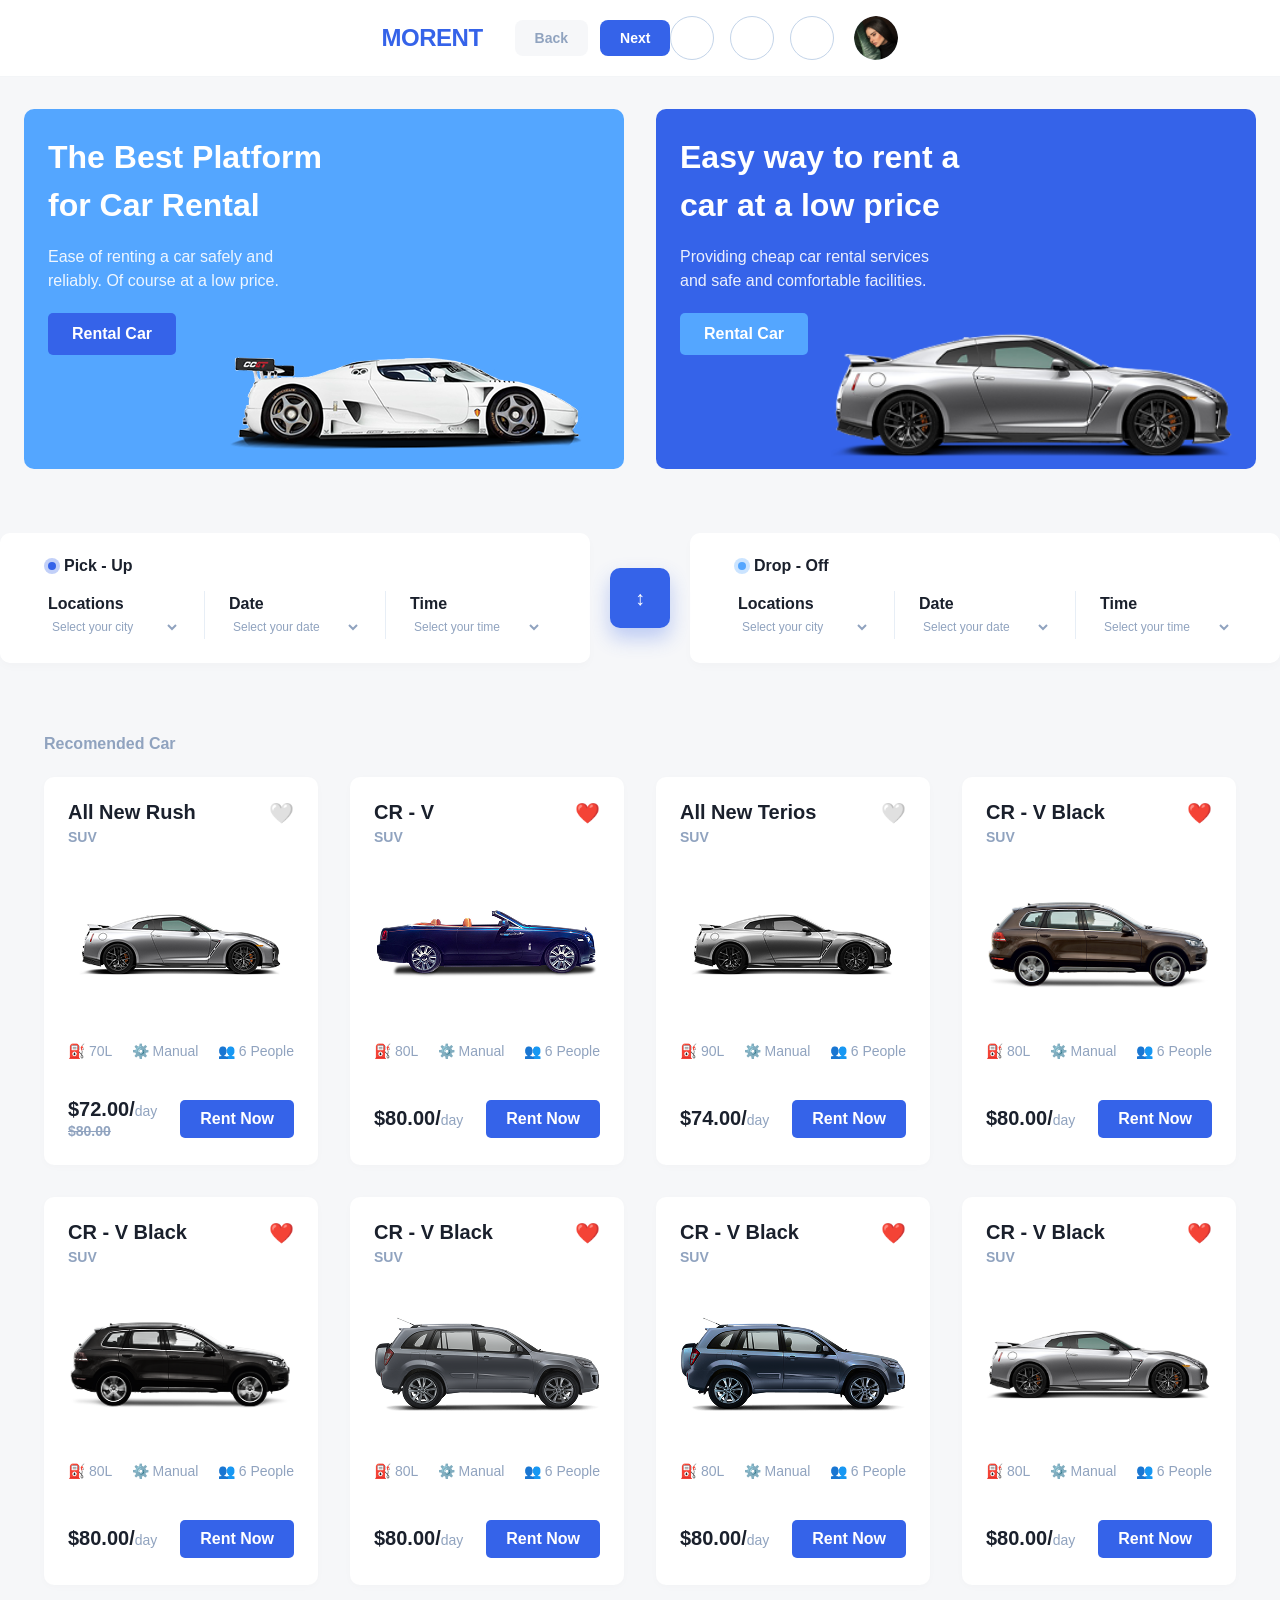
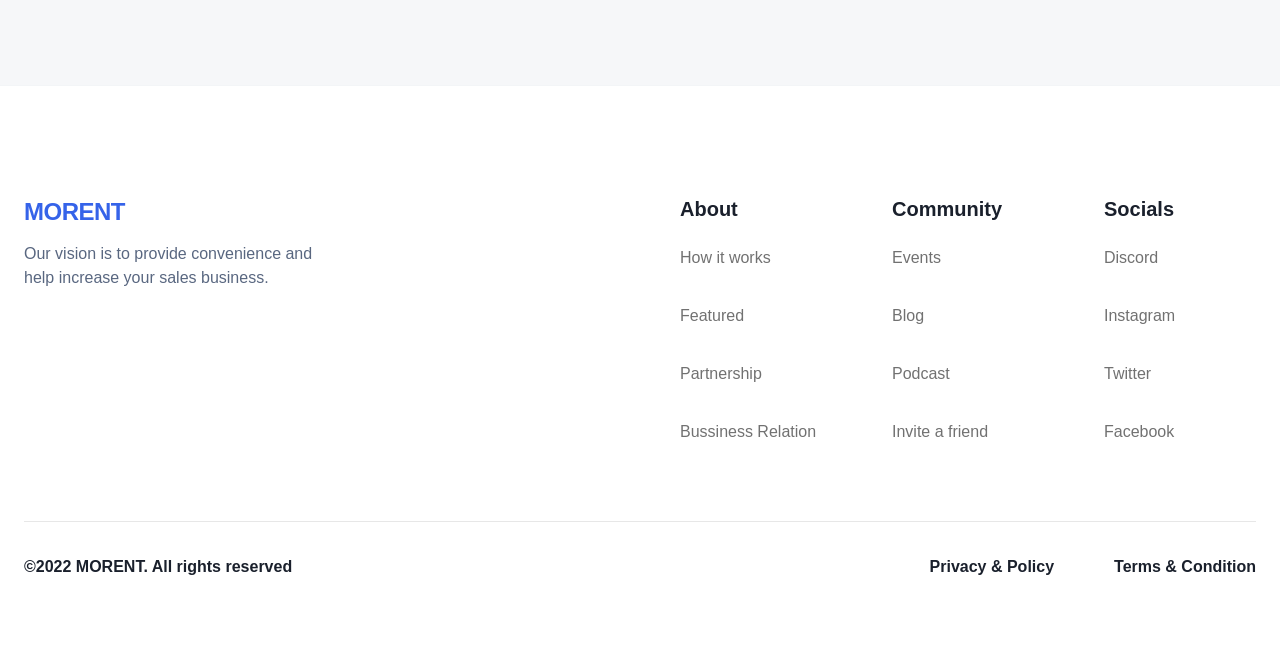
==== commit b8ec075e: "fix header alignment and links" ====
--- a/index.html
+++ b/index.html
@@ -21,49 +21,31 @@
 <body class="fade-in">
 
     <header class="main-header">
-        <link rel="stylesheet" href="https://cdnjs.cloudflare.com/ajax/libs/font-awesome/6.4.0/css/all.min.css">
         <div class="header-container">
 
-
-            <a href="index.html" class="logo">MORENT</a>
-
-
-            <input type="checkbox" id="menu-toggle" class="menu-toggle">
-            <label for="menu-toggle" class="burger-btn">
-                <span></span>
-                <span></span>
-                <span></span>
-            </label>
-
-
-            
-                <div class="header-actions">
+            <!-- Chap taraf: Logo + Back/Next -->
+            <div class="header-left">
+                <a href="index.html" class="logo">MORENT</a>
+                <div class="nav-buttons">
                     <a href="index.html" class="btn-back">Back</a>
                     <a href="category.html" class="btn-next">Next</a>
-                    ...
-                </div>
-
-                <div class="header-actions"></div>
-                <button class="action-icon"><i class="fa-regular fa-heart"></i></button>
-                <button class="action-icon"><i class="fa-regular fa-bell"></i></button>
-                <button class="action-icon"><i class="fa-solid fa-gear"></i></button>
-
+                </div>
+            </div>
+
+            <!-- O'ng taraf: Ikonkalar + Profil rasmi -->
+            <div class="header-right">
+                <div class="header-icons">
+                    <button class="action-icon"><i class="fa-regular fa-heart"></i></button>
+                    <button class="action-icon"><i class="fa-regular fa-bell"></i></button>
+                    <button class="action-icon"><i class="fa-solid fa-gear"></i></button>
+                </div>
                 <div class="profile-avatar">
-                    <img src="./images/Profill (1).png" alt="">
-                </div>
-            </div>
-
-
-            <nav class="nav-menu">
-                <a href="index.html" class="nav-item">Home</a>
-                <a href="category.html" class="nav-item">Search</a>
-                <a href="#" class="nav-item">Favorites</a>
-                <a href="#" class="nav-item">Inbox</a>
-            </nav>
+                    <img src="./images/Profill (1).png" alt="User">
+                </div>
+            </div>
 
         </div>
     </header>
-
     <main class="container">
 
         <section class="hero-section">
--- a/style.css
+++ b/style.css
@@ -2356,7 +2356,7 @@
     }
 }
 
-/* ================= GLOBAL RESET ================= */
+
 * {
     box-sizing: border-box;
     margin: 0;
@@ -2368,15 +2368,16 @@
     width: 100%;
     max-width: 100%;
     overflow-x: hidden;
-    /* Gorizontal scroll butunlay yo'qolishi uchun */
-}
-
-/* ================= DESKTOP HEADER STYLES ================= */
+}
+
+
+
+
 .main-header {
     width: 100%;
-    background-color: #FFFFFF;
-    padding: 20px 0;
-    border-bottom: 1px solid #F3F5F7;
+    background-color: #ffffff;
+    padding: 16px 0;
+    border-bottom: 1px solid #f0f0f0;
 }
 
 .header-container {
@@ -2384,91 +2385,82 @@
     margin: 0 auto;
     padding: 0 24px;
     display: flex;
-    justify-content: space-between;
-    /* Morentni chapga, tugmalarni o'ngga suradi */
-    align-items: center;
-    width: 100%;
-}
+    align-items: center;
+    justify-content: space-between;
+    box-sizing: border-box;
+}
+
 
 .logo {
-    font-size: 32px;
+    font-size: 24px;
     font-weight: 700;
     color: #3563E9;
     text-decoration: none;
 }
 
-/* Tugmalar bloki alignmenti */
+
 .header-actions {
     display: flex;
     align-items: center;
-    gap: 20px;
-}
-
-/* Back va Next tugmalari dizayni */
+    gap: 16px;
+
+}
+
+
 .btn-back,
 .btn-next {
+    padding: 10px 20px;
+    border-radius: 8px;
+    font-size: 14px;
+    font-weight: 600;
     text-decoration: none;
-    padding: 10px 20px;
-    border-radius: 6px;
-    font-weight: 600;
-    font-size: 15px;
-    transition: all 0.2s ease;
+    transition: 0.2s;
 }
 
 .btn-back {
+    background-color: #F6F7F9;
     color: #90A3BF;
+}
+
+.btn-next {
+    background-color: #3563E9;
+    color: #FFFFFF;
+}
+
+.btn-back:hover {
+    background-color: #e5e7eb;
+}
+
+.btn-next:hover {
+    background-color: #274cc8;
+}
+
+
+.action-icon {
+    width: 40px;
+    height: 40px;
+    border-radius: 50%;
+    border: 1px solid #C3D4E9;
+    background: #ffffff;
+    color: #596780;
+    display: flex;
+    align-items: center;
+    justify-content: center;
+    cursor: pointer;
+    font-size: 16px;
+    transition: 0.2s;
+}
+
+.action-icon:hover {
     background-color: #F6F7F9;
 }
 
-.btn-back:hover {
-    background-color: #E5E7EB;
-}
-
-.btn-next {
-    color: #FFFFFF;
-    background-color: #3563E9;
-}
-
-.btn-next:hover {
-    background-color: #1a44c2;
-}
-
-/* Dumaloq aylanali chiroyli ikonka tugmalari */
-.action-icon {
-    background: #FFFFFF;
-    border: 1px solid #C3D4E9;
-    width: 44px;
-    height: 44px;
-    border-radius: 50%;
-    display: flex;
-    justify-content: center;
-    align-items: center;
-    cursor: pointer;
-    transition: all 0.2s ease;
-}
-
-.action-icon i {
-    font-size: 18px;
-    color: #596780;
-    transition: color 0.2s ease;
-}
-
-.action-icon:hover {
-    border-color: #3563E9;
-    background-color: #F6F7F9;
-}
-
-.action-icon:hover i {
-    color: #3563E9;
-}
-
-/* Profil avatar qismi */
+
 .profile-avatar {
     width: 44px;
     height: 44px;
     border-radius: 50%;
     overflow: hidden;
-    border: 1px solid #C3D4E9;
 }
 
 .profile-avatar img {
@@ -2477,22 +2469,21 @@
     object-fit: cover;
 }
 
-/* Desktopda keraksiz mobil elementlarni berkitib turamiz */
 .menu-toggle,
 .burger-btn,
 .nav-menu {
     display: none;
 }
 
-/* ================= 📱 RESPONSIVE MEDIA (TELEFON VERSIYASI) ================= */
+
 @media (max-width: 768px) {
 
-    /* 1. Rasmdagi barcha tugmalarni bir vaqtda yashiramiz ❌ */
+
     .header-actions {
         display: none !important;
     }
 
-    /* 2. Ularning o'rniga faqat Burger tugmasini chiqaramiz 🍔 */
+
     .burger-btn {
         display: flex !important;
         flex-direction: column;
@@ -2512,13 +2503,11 @@
         transition: transform 0.3s ease, opacity 0.3s ease;
     }
 
-    /* 3. Telefonda ochiladigan mobil menyu paneli stillari */
     .nav-menu {
         display: flex;
         position: fixed;
         top: 0;
         right: -100%;
-        /* Dastlab yashirin turadi */
         width: 70%;
         height: 100vh;
         background-color: #FFFFFF;
@@ -2543,13 +2532,11 @@
         color: #3563E9;
     }
 
-    /* 👇 CSS Effektlar: Burger bosilganda menyuni chiqarish 👇 */
     .menu-toggle:checked~.nav-menu {
         right: 0;
-        /* Menyuni ekranga olib kiradi */
-    }
-
-    /* Burgerni X holatiga keltirish */
+
+    }
+
     .menu-toggle:checked~.burger-btn span:nth-child(1) {
         transform: translateY(8px) rotate(45deg);
     }
@@ -2567,58 +2554,45 @@
     }
 }
 
-/* Asosiy reklama kartochkasi */
+
 .hero-card {
     position: relative;
     overflow: hidden;
-    /* Rasmni chetdan chiqib ketmasligi uchun ushlab turadi, lekin pastga tiqib qo'ymaydi */
     display: flex;
     flex-direction: column;
     justify-content: space-between;
 }
 
-/* 👇 MOSHINA RASMI FULL VA TO'LIQ KO'RINISHI UCHUN 👇 */
+
 .hero-img-container {
     width: 100%;
     display: flex;
     justify-content: center;
-    /* Rasmni o'rtaga tekislaydi */
     align-items: flex-end;
     margin-top: 20px;
-    /* Matnlardan biroz masofa */
 }
 
 .hero-card img {
     width: 100%;
-    /* Kengligi konteynerga moslashadi */
     max-width: 406px;
-    /* Figmadagi asl o'lchami (kattalashib ketmasligi uchun) */
     height: auto;
-    /* Proporsiyasi buzilmaydi */
     object-fit: contain;
-    /* Rasm kesilmasdan, to'liq ko'rinadi */
     display: block;
     margin: 0 auto;
-    /* O'rtaga tekislash uchun */
 }
 
 .hero-card img {
     position: absolute;
     bottom: 10px;
-    /* Pastki chetdan ozgina teparoqqa ko'taradi */
     right: 20px;
-    /* O'ng chetdan masofa */
     width: 80%;
-    /* Blok ichiga to'liq sig'ishi uchun kichraytiriladi */
     height: auto;
     object-fit: contain;
-    /* Kesilishni taqiqlaydi */
-}
-
-/* ================= 📱 MOBILDA REKLAMALARNI USTMA-UST QILISH ================= */
+}
+
+
 @media (max-width: 768px) {
 
-    /* Reklamalar o'ralgan asosiy katta blokni majburlab bitta ustun qilib qo'yamiz */
     section.hero-section,
     div.hero-container,
     div.hero-wrapper {
@@ -2628,7 +2602,7 @@
         width: 100% !important;
     }
 
-    /* Ichidagi ikkala ko'k banner ham eniga 100% bo'ladi va siqilmaydi */
+
     section.hero-section>div,
     div.hero-container>div,
     .hero-card {
@@ -2650,4 +2624,122 @@
         margin: 15px auto 0 auto !important;
         display: block !important;
     }
-} 
+}
+
+/* ================= HEADER STYLES ================= */
+.main-header {
+    width: 100%;
+    background-color: #ffffff;
+    padding: 16px 0;
+    border-bottom: 1px solid #F3F5F7;
+}
+
+.header-container {
+    max-width: 1240px;
+    margin: 0 auto;
+    padding: 0 24px;
+    display: flex;
+    align-items: center;
+    justify-content: space-between;
+    /* Chap va o'ng tomonni ajratadi */
+    box-sizing: border-box;
+}
+
+/* CHAP TARAF: Logo va Back/Next */
+.header-left {
+    display: flex;
+    align-items: center;
+    gap: 32px;
+    /* Logo va tugmalar orasidagi masofa */
+}
+
+.logo {
+    font-size: 24px;
+    font-weight: 700;
+    color: #3563E9;
+    text-decoration: none;
+}
+
+.nav-buttons {
+    display: flex;
+    align-items: center;
+    gap: 12px;
+}
+
+.btn-back,
+.btn-next {
+    padding: 10px 20px;
+    border-radius: 8px;
+    font-size: 14px;
+    font-weight: 600;
+    text-decoration: none;
+    display: inline-block;
+    transition: 0.2s ease;
+}
+
+.btn-back {
+    background-color: #F6F7F9;
+    color: #90A3BF;
+}
+
+.btn-next {
+    background-color: #3563E9;
+    color: #FFFFFF;
+}
+
+.btn-back:hover {
+    background-color: #E9ECEF;
+}
+
+.btn-next:hover {
+    background-color: #274CC8;
+}
+
+/* O'NG TARAF: Ikonkalar va Profil */
+.header-right {
+    display: flex;
+    align-items: center;
+    gap: 20px;
+    /* Ikonkalar bloki va profil orasidagi masofa */
+}
+
+.header-icons {
+    display: flex;
+    align-items: center;
+    gap: 16px;
+    /* Ikonkalar orasidagi masofa */
+}
+
+.action-icon {
+    width: 44px;
+    height: 44px;
+    border-radius: 50%;
+    border: 1px solid #C3D4E9;
+    background: #ffffff;
+    color: #596780;
+    display: flex;
+    align-items: center;
+    justify-content: center;
+    cursor: pointer;
+    font-size: 16px;
+    transition: 0.2s ease;
+}
+
+.action-icon:hover {
+    background-color: #F6F7F9;
+}
+
+/* Profil Rasmi (Eng oxirida) */
+.profile-avatar {
+    width: 44px;
+    height: 44px;
+    border-radius: 50%;
+    overflow: hidden;
+    flex-shrink: 0;
+}
+
+.profile-avatar img {
+    width: 100%;
+    height: 100%;
+    object-fit: cover;
+}
--- a/style.css
+++ b/style.css
@@ -2356,7 +2356,7 @@
     }
 }
 
-/* ================= GLOBAL RESET ================= */
+
 * {
     box-sizing: border-box;
     margin: 0;
@@ -2368,15 +2368,16 @@
     width: 100%;
     max-width: 100%;
     overflow-x: hidden;
-    /* Gorizontal scroll butunlay yo'qolishi uchun */
-}
-
-/* ================= DESKTOP HEADER STYLES ================= */
+}
+
+
+
+
 .main-header {
     width: 100%;
-    background-color: #FFFFFF;
-    padding: 20px 0;
-    border-bottom: 1px solid #F3F5F7;
+    background-color: #ffffff;
+    padding: 16px 0;
+    border-bottom: 1px solid #f0f0f0;
 }
 
 .header-container {
@@ -2384,91 +2385,82 @@
     margin: 0 auto;
     padding: 0 24px;
     display: flex;
-    justify-content: space-between;
-    /* Morentni chapga, tugmalarni o'ngga suradi */
-    align-items: center;
-    width: 100%;
-}
+    align-items: center;
+    justify-content: space-between;
+    box-sizing: border-box;
+}
+
 
 .logo {
-    font-size: 32px;
+    font-size: 24px;
     font-weight: 700;
     color: #3563E9;
     text-decoration: none;
 }
 
-/* Tugmalar bloki alignmenti */
+
 .header-actions {
     display: flex;
     align-items: center;
-    gap: 20px;
-}
-
-/* Back va Next tugmalari dizayni */
+    gap: 16px;
+
+}
+
+
 .btn-back,
 .btn-next {
+    padding: 10px 20px;
+    border-radius: 8px;
+    font-size: 14px;
+    font-weight: 600;
     text-decoration: none;
-    padding: 10px 20px;
-    border-radius: 6px;
-    font-weight: 600;
-    font-size: 15px;
-    transition: all 0.2s ease;
+    transition: 0.2s;
 }
 
 .btn-back {
+    background-color: #F6F7F9;
     color: #90A3BF;
+}
+
+.btn-next {
+    background-color: #3563E9;
+    color: #FFFFFF;
+}
+
+.btn-back:hover {
+    background-color: #e5e7eb;
+}
+
+.btn-next:hover {
+    background-color: #274cc8;
+}
+
+
+.action-icon {
+    width: 40px;
+    height: 40px;
+    border-radius: 50%;
+    border: 1px solid #C3D4E9;
+    background: #ffffff;
+    color: #596780;
+    display: flex;
+    align-items: center;
+    justify-content: center;
+    cursor: pointer;
+    font-size: 16px;
+    transition: 0.2s;
+}
+
+.action-icon:hover {
     background-color: #F6F7F9;
 }
 
-.btn-back:hover {
-    background-color: #E5E7EB;
-}
-
-.btn-next {
-    color: #FFFFFF;
-    background-color: #3563E9;
-}
-
-.btn-next:hover {
-    background-color: #1a44c2;
-}
-
-/* Dumaloq aylanali chiroyli ikonka tugmalari */
-.action-icon {
-    background: #FFFFFF;
-    border: 1px solid #C3D4E9;
-    width: 44px;
-    height: 44px;
-    border-radius: 50%;
-    display: flex;
-    justify-content: center;
-    align-items: center;
-    cursor: pointer;
-    transition: all 0.2s ease;
-}
-
-.action-icon i {
-    font-size: 18px;
-    color: #596780;
-    transition: color 0.2s ease;
-}
-
-.action-icon:hover {
-    border-color: #3563E9;
-    background-color: #F6F7F9;
-}
-
-.action-icon:hover i {
-    color: #3563E9;
-}
-
-/* Profil avatar qismi */
+
 .profile-avatar {
     width: 44px;
     height: 44px;
     border-radius: 50%;
     overflow: hidden;
-    border: 1px solid #C3D4E9;
 }
 
 .profile-avatar img {
@@ -2477,22 +2469,21 @@
     object-fit: cover;
 }
 
-/* Desktopda keraksiz mobil elementlarni berkitib turamiz */
 .menu-toggle,
 .burger-btn,
 .nav-menu {
     display: none;
 }
 
-/* ================= 📱 RESPONSIVE MEDIA (TELEFON VERSIYASI) ================= */
+
 @media (max-width: 768px) {
 
-    /* 1. Rasmdagi barcha tugmalarni bir vaqtda yashiramiz ❌ */
+
     .header-actions {
         display: none !important;
     }
 
-    /* 2. Ularning o'rniga faqat Burger tugmasini chiqaramiz 🍔 */
+
     .burger-btn {
         display: flex !important;
         flex-direction: column;
@@ -2512,13 +2503,11 @@
         transition: transform 0.3s ease, opacity 0.3s ease;
     }
 
-    /* 3. Telefonda ochiladigan mobil menyu paneli stillari */
     .nav-menu {
         display: flex;
         position: fixed;
         top: 0;
         right: -100%;
-        /* Dastlab yashirin turadi */
         width: 70%;
         height: 100vh;
         background-color: #FFFFFF;
@@ -2543,13 +2532,11 @@
         color: #3563E9;
     }
 
-    /* 👇 CSS Effektlar: Burger bosilganda menyuni chiqarish 👇 */
     .menu-toggle:checked~.nav-menu {
         right: 0;
-        /* Menyuni ekranga olib kiradi */
-    }
-
-    /* Burgerni X holatiga keltirish */
+
+    }
+
     .menu-toggle:checked~.burger-btn span:nth-child(1) {
         transform: translateY(8px) rotate(45deg);
     }
@@ -2567,58 +2554,45 @@
     }
 }
 
-/* Asosiy reklama kartochkasi */
+
 .hero-card {
     position: relative;
     overflow: hidden;
-    /* Rasmni chetdan chiqib ketmasligi uchun ushlab turadi, lekin pastga tiqib qo'ymaydi */
     display: flex;
     flex-direction: column;
     justify-content: space-between;
 }
 
-/* 👇 MOSHINA RASMI FULL VA TO'LIQ KO'RINISHI UCHUN 👇 */
+
 .hero-img-container {
     width: 100%;
     display: flex;
     justify-content: center;
-    /* Rasmni o'rtaga tekislaydi */
     align-items: flex-end;
     margin-top: 20px;
-    /* Matnlardan biroz masofa */
 }
 
 .hero-card img {
     width: 100%;
-    /* Kengligi konteynerga moslashadi */
     max-width: 406px;
-    /* Figmadagi asl o'lchami (kattalashib ketmasligi uchun) */
     height: auto;
-    /* Proporsiyasi buzilmaydi */
     object-fit: contain;
-    /* Rasm kesilmasdan, to'liq ko'rinadi */
     display: block;
     margin: 0 auto;
-    /* O'rtaga tekislash uchun */
 }
 
 .hero-card img {
     position: absolute;
     bottom: 10px;
-    /* Pastki chetdan ozgina teparoqqa ko'taradi */
     right: 20px;
-    /* O'ng chetdan masofa */
     width: 80%;
-    /* Blok ichiga to'liq sig'ishi uchun kichraytiriladi */
     height: auto;
     object-fit: contain;
-    /* Kesilishni taqiqlaydi */
-}
-
-/* ================= 📱 MOBILDA REKLAMALARNI USTMA-UST QILISH ================= */
+}
+
+
 @media (max-width: 768px) {
 
-    /* Reklamalar o'ralgan asosiy katta blokni majburlab bitta ustun qilib qo'yamiz */
     section.hero-section,
     div.hero-container,
     div.hero-wrapper {
@@ -2628,7 +2602,7 @@
         width: 100% !important;
     }
 
-    /* Ichidagi ikkala ko'k banner ham eniga 100% bo'ladi va siqilmaydi */
+
     section.hero-section>div,
     div.hero-container>div,
     .hero-card {
@@ -2650,4 +2624,122 @@
         margin: 15px auto 0 auto !important;
         display: block !important;
     }
-} 
+}
+
+/* ================= HEADER STYLES ================= */
+.main-header {
+    width: 100%;
+    background-color: #ffffff;
+    padding: 16px 0;
+    border-bottom: 1px solid #F3F5F7;
+}
+
+.header-container {
+    max-width: 1240px;
+    margin: 0 auto;
+    padding: 0 24px;
+    display: flex;
+    align-items: center;
+    justify-content: space-between;
+    /* Chap va o'ng tomonni ajratadi */
+    box-sizing: border-box;
+}
+
+/* CHAP TARAF: Logo va Back/Next */
+.header-left {
+    display: flex;
+    align-items: center;
+    gap: 32px;
+    /* Logo va tugmalar orasidagi masofa */
+}
+
+.logo {
+    font-size: 24px;
+    font-weight: 700;
+    color: #3563E9;
+    text-decoration: none;
+}
+
+.nav-buttons {
+    display: flex;
+    align-items: center;
+    gap: 12px;
+}
+
+.btn-back,
+.btn-next {
+    padding: 10px 20px;
+    border-radius: 8px;
+    font-size: 14px;
+    font-weight: 600;
+    text-decoration: none;
+    display: inline-block;
+    transition: 0.2s ease;
+}
+
+.btn-back {
+    background-color: #F6F7F9;
+    color: #90A3BF;
+}
+
+.btn-next {
+    background-color: #3563E9;
+    color: #FFFFFF;
+}
+
+.btn-back:hover {
+    background-color: #E9ECEF;
+}
+
+.btn-next:hover {
+    background-color: #274CC8;
+}
+
+/* O'NG TARAF: Ikonkalar va Profil */
+.header-right {
+    display: flex;
+    align-items: center;
+    gap: 20px;
+    /* Ikonkalar bloki va profil orasidagi masofa */
+}
+
+.header-icons {
+    display: flex;
+    align-items: center;
+    gap: 16px;
+    /* Ikonkalar orasidagi masofa */
+}
+
+.action-icon {
+    width: 44px;
+    height: 44px;
+    border-radius: 50%;
+    border: 1px solid #C3D4E9;
+    background: #ffffff;
+    color: #596780;
+    display: flex;
+    align-items: center;
+    justify-content: center;
+    cursor: pointer;
+    font-size: 16px;
+    transition: 0.2s ease;
+}
+
+.action-icon:hover {
+    background-color: #F6F7F9;
+}
+
+/* Profil Rasmi (Eng oxirida) */
+.profile-avatar {
+    width: 44px;
+    height: 44px;
+    border-radius: 50%;
+    overflow: hidden;
+    flex-shrink: 0;
+}
+
+.profile-avatar img {
+    width: 100%;
+    height: 100%;
+    object-fit: cover;
+}
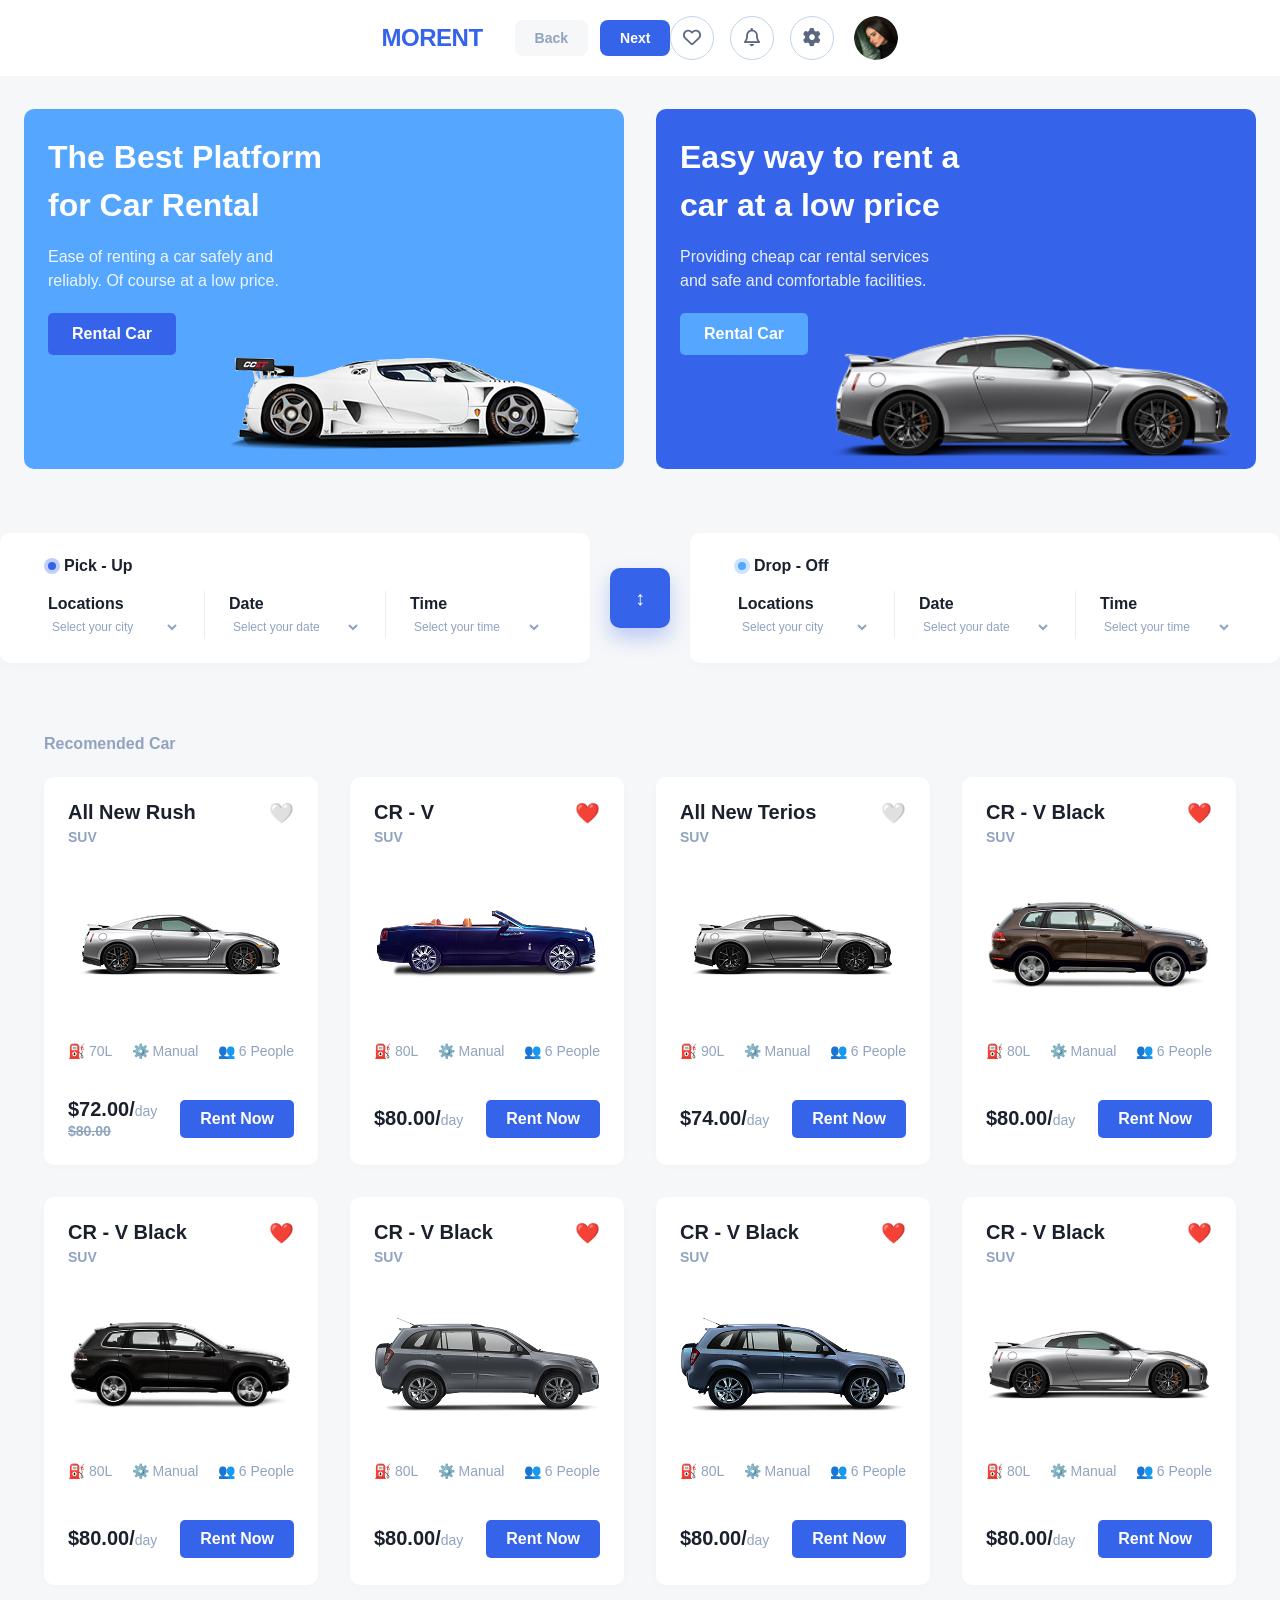
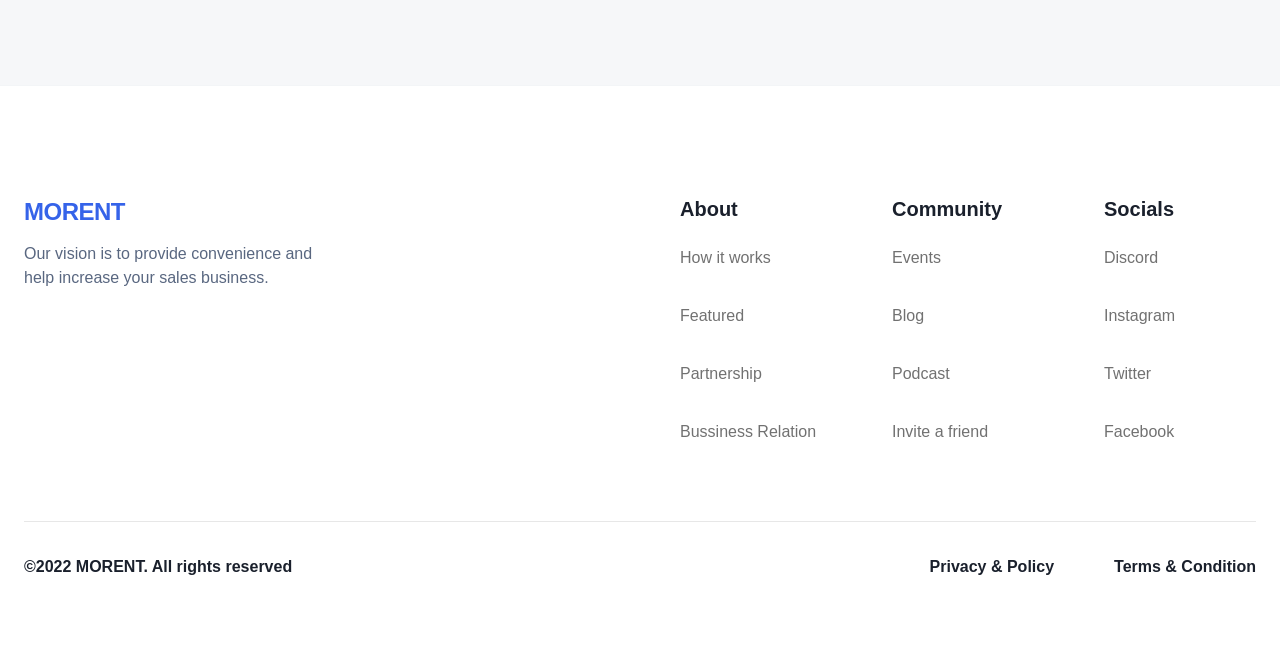
==== commit 98b2f7e9: "code ozgardi" ====
--- a/index.html
+++ b/index.html
@@ -14,7 +14,12 @@
 <head>
     <meta charset="UTF-8">
     <meta name="viewport" content="width=device-width, initial-scale=1.0">
-    <title>Morent - Home Car Rental</title>
+    <title>MORENT</title>
+
+    <!-- ⚠️ MANA BU LINK SHART (Ikonkalar chiqishi uchun): -->
+    <link rel="stylesheet" href="https://cdnjs.cloudflare.com/ajax/libs/font-awesome/6.4.0/css/all.min.css">
+
+    <!-- Asosiy CSS faylingiz -->
     <link rel="stylesheet" href="style.css">
 </head>
 
--- a/style.css
+++ b/style.css
@@ -2626,7 +2626,7 @@
     }
 }
 
-/* ================= HEADER STYLES ================= */
+
 .main-header {
     width: 100%;
     background-color: #ffffff;
@@ -2641,16 +2641,15 @@
     display: flex;
     align-items: center;
     justify-content: space-between;
-    /* Chap va o'ng tomonni ajratadi */
     box-sizing: border-box;
 }
 
-/* CHAP TARAF: Logo va Back/Next */
+
 .header-left {
     display: flex;
     align-items: center;
     gap: 32px;
-    /* Logo va tugmalar orasidagi masofa */
+
 }
 
 .logo {
@@ -2695,19 +2694,19 @@
     background-color: #274CC8;
 }
 
-/* O'NG TARAF: Ikonkalar va Profil */
+
 .header-right {
     display: flex;
     align-items: center;
     gap: 20px;
-    /* Ikonkalar bloki va profil orasidagi masofa */
+
 }
 
 .header-icons {
     display: flex;
     align-items: center;
     gap: 16px;
-    /* Ikonkalar orasidagi masofa */
+
 }
 
 .action-icon {
@@ -2729,7 +2728,6 @@
     background-color: #F6F7F9;
 }
 
-/* Profil Rasmi (Eng oxirida) */
 .profile-avatar {
     width: 44px;
     height: 44px;
@@ -2742,4 +2740,104 @@
     width: 100%;
     height: 100%;
     object-fit: cover;
+}
+
+/* ================= HEADER STYLE ================= */
+.main-header {
+    width: 100%;
+    background-color: #ffffff;
+    padding: 16px 0;
+    border-bottom: 1px solid #F3F5F7;
+}
+
+.header-container {
+    max-width: 1240px;
+    margin: 0 auto;
+    padding: 0 24px;
+    display: flex !important;
+    align-items: center !important;
+    justify-content: space-between !important;
+    /* Chap va O'ng tomonni ajratib beradi */
+    box-sizing: border-box;
+}
+
+/* CHAP TARAF (Logo + Back/Next) */
+.header-left {
+    display: flex;
+    align-items: center;
+    gap: 32px;
+}
+
+.logo {
+    font-size: 24px;
+    font-weight: 700;
+    color: #3563E9;
+    text-decoration: none;
+}
+
+.nav-buttons {
+    display: flex;
+    align-items: center;
+    gap: 12px;
+}
+
+.btn-back,
+.btn-next {
+    padding: 10px 20px;
+    border-radius: 8px;
+    font-size: 14px;
+    font-weight: 600;
+    text-decoration: none;
+    display: inline-block;
+}
+
+.btn-back {
+    background-color: #F6F7F9;
+    color: #90A3BF;
+}
+
+.btn-next {
+    background-color: #3563E9;
+    color: #FFFFFF;
+}
+
+/* O'NG TARAF (Ikonkalar + Profil) */
+.header-right {
+    display: flex;
+    align-items: center;
+    gap: 20px;
+}
+
+.header-icons {
+    display: flex;
+    align-items: center;
+    gap: 16px;
+}
+
+.action-icon {
+    width: 44px;
+    height: 44px;
+    border-radius: 50%;
+    border: 1px solid #C3D4E9;
+    background: #ffffff;
+    color: #596780;
+    display: flex;
+    align-items: center;
+    justify-content: center;
+    cursor: pointer;
+    font-size: 18px;
+}
+
+.profile-avatar {
+    width: 44px;
+    height: 44px;
+    border-radius: 50%;
+    overflow: hidden;
+    flex-shrink: 0;
+}
+
+.profile-avatar img {
+    width: 100%;
+    height: 100%;
+    object-fit: cover;
 }
--- a/style.css
+++ b/style.css
@@ -2626,7 +2626,7 @@
     }
 }
 
-/* ================= HEADER STYLES ================= */
+
 .main-header {
     width: 100%;
     background-color: #ffffff;
@@ -2641,16 +2641,15 @@
     display: flex;
     align-items: center;
     justify-content: space-between;
-    /* Chap va o'ng tomonni ajratadi */
     box-sizing: border-box;
 }
 
-/* CHAP TARAF: Logo va Back/Next */
+
 .header-left {
     display: flex;
     align-items: center;
     gap: 32px;
-    /* Logo va tugmalar orasidagi masofa */
+
 }
 
 .logo {
@@ -2695,19 +2694,19 @@
     background-color: #274CC8;
 }
 
-/* O'NG TARAF: Ikonkalar va Profil */
+
 .header-right {
     display: flex;
     align-items: center;
     gap: 20px;
-    /* Ikonkalar bloki va profil orasidagi masofa */
+
 }
 
 .header-icons {
     display: flex;
     align-items: center;
     gap: 16px;
-    /* Ikonkalar orasidagi masofa */
+
 }
 
 .action-icon {
@@ -2729,7 +2728,6 @@
     background-color: #F6F7F9;
 }
 
-/* Profil Rasmi (Eng oxirida) */
 .profile-avatar {
     width: 44px;
     height: 44px;
@@ -2742,4 +2740,104 @@
     width: 100%;
     height: 100%;
     object-fit: cover;
+}
+
+/* ================= HEADER STYLE ================= */
+.main-header {
+    width: 100%;
+    background-color: #ffffff;
+    padding: 16px 0;
+    border-bottom: 1px solid #F3F5F7;
+}
+
+.header-container {
+    max-width: 1240px;
+    margin: 0 auto;
+    padding: 0 24px;
+    display: flex !important;
+    align-items: center !important;
+    justify-content: space-between !important;
+    /* Chap va O'ng tomonni ajratib beradi */
+    box-sizing: border-box;
+}
+
+/* CHAP TARAF (Logo + Back/Next) */
+.header-left {
+    display: flex;
+    align-items: center;
+    gap: 32px;
+}
+
+.logo {
+    font-size: 24px;
+    font-weight: 700;
+    color: #3563E9;
+    text-decoration: none;
+}
+
+.nav-buttons {
+    display: flex;
+    align-items: center;
+    gap: 12px;
+}
+
+.btn-back,
+.btn-next {
+    padding: 10px 20px;
+    border-radius: 8px;
+    font-size: 14px;
+    font-weight: 600;
+    text-decoration: none;
+    display: inline-block;
+}
+
+.btn-back {
+    background-color: #F6F7F9;
+    color: #90A3BF;
+}
+
+.btn-next {
+    background-color: #3563E9;
+    color: #FFFFFF;
+}
+
+/* O'NG TARAF (Ikonkalar + Profil) */
+.header-right {
+    display: flex;
+    align-items: center;
+    gap: 20px;
+}
+
+.header-icons {
+    display: flex;
+    align-items: center;
+    gap: 16px;
+}
+
+.action-icon {
+    width: 44px;
+    height: 44px;
+    border-radius: 50%;
+    border: 1px solid #C3D4E9;
+    background: #ffffff;
+    color: #596780;
+    display: flex;
+    align-items: center;
+    justify-content: center;
+    cursor: pointer;
+    font-size: 18px;
+}
+
+.profile-avatar {
+    width: 44px;
+    height: 44px;
+    border-radius: 50%;
+    overflow: hidden;
+    flex-shrink: 0;
+}
+
+.profile-avatar img {
+    width: 100%;
+    height: 100%;
+    object-fit: cover;
 }
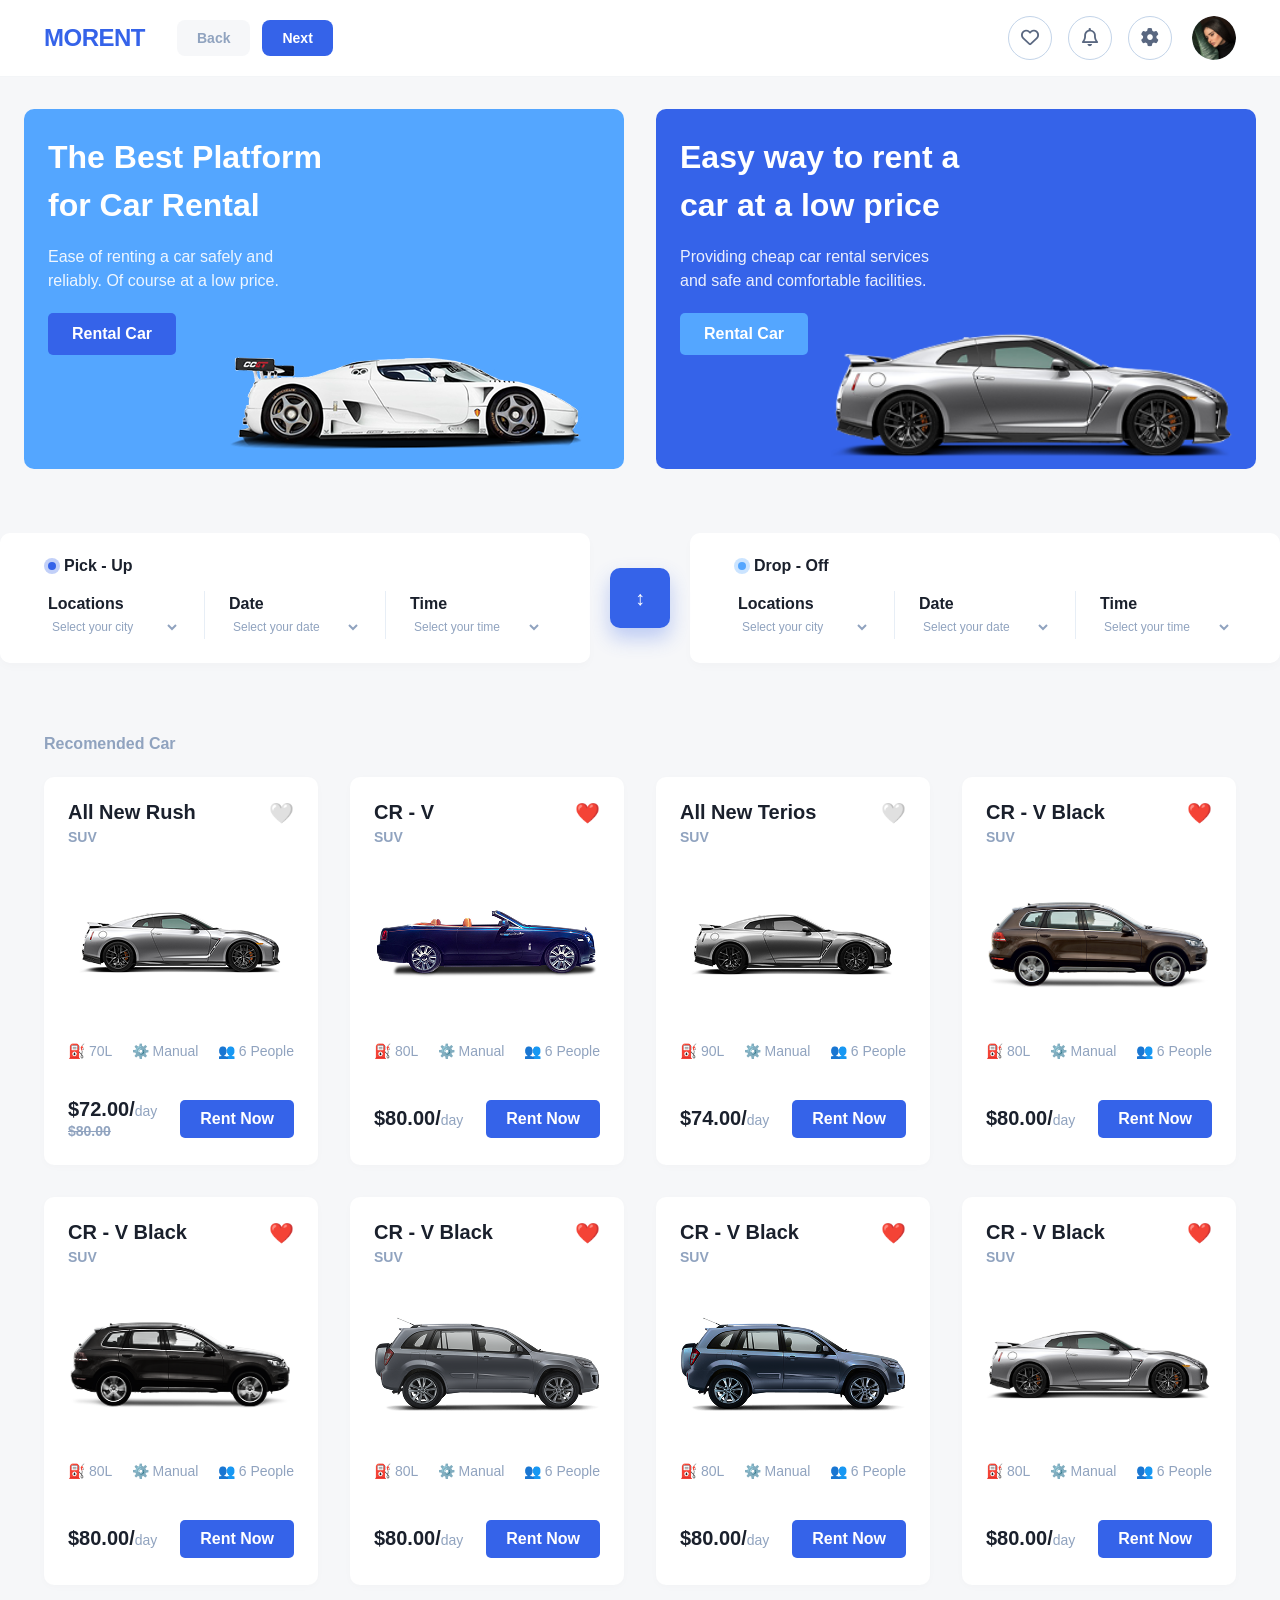
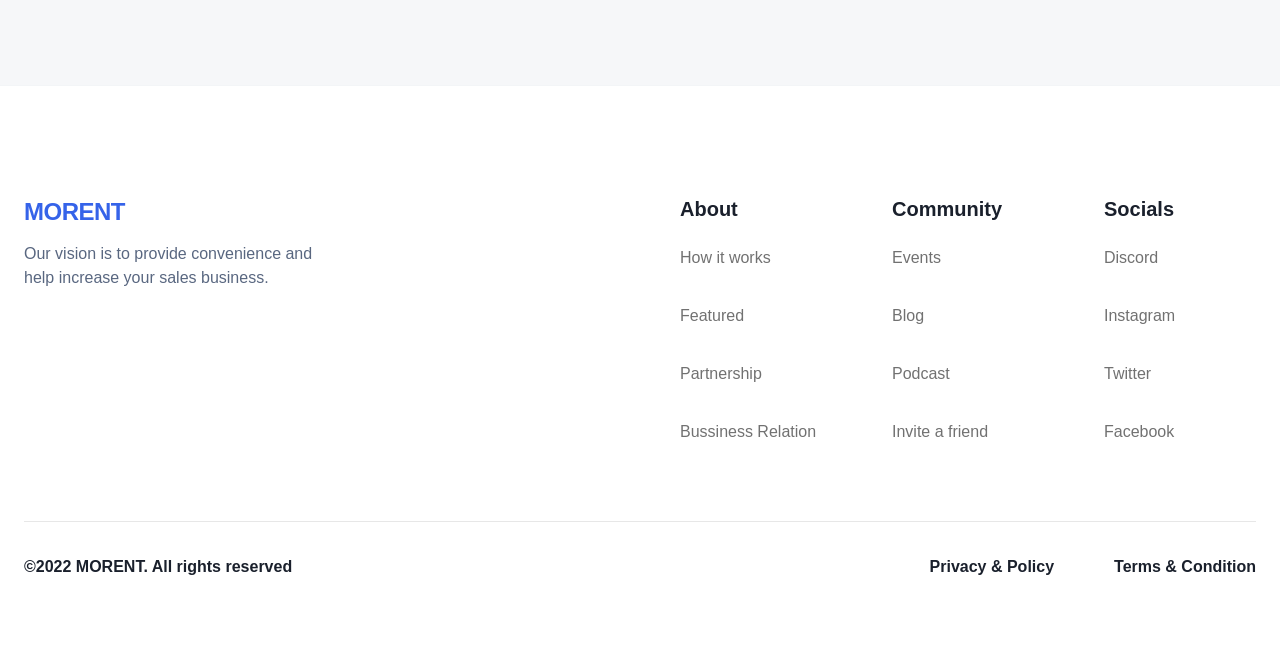
==== commit 3fcee912: "code qowldi" ====
--- a/index.html
+++ b/index.html
@@ -28,7 +28,7 @@
     <header class="main-header">
         <div class="header-container">
 
-            <!-- Chap taraf: Logo + Back/Next -->
+            <!-- 1. CHAP TOMON: Logo va Back/Next -->
             <div class="header-left">
                 <a href="index.html" class="logo">MORENT</a>
                 <div class="nav-buttons">
@@ -37,7 +37,7 @@
                 </div>
             </div>
 
-            <!-- O'ng taraf: Ikonkalar + Profil rasmi -->
+            <!-- 2. O'NG TOMON: Ikonkalar va Profil -->
             <div class="header-right">
                 <div class="header-icons">
                     <button class="action-icon"><i class="fa-regular fa-heart"></i></button>
@@ -175,7 +175,8 @@
                         <button class="rec-like-btn">🤍</button>
                     </div>
                     <div class="rec-card-image">
-                        <img src="./images/car (1).png" alt="All New Rush" class="rec-car-img">
+                        <a href="./detail.html"> <img src="./images/car (1).png" alt="All New Rush"
+                                class="rec-car-img"></a>
                     </div>
                     <div class="rec-card-specs">
                         <span>⛽ 70L</span>
--- a/style.css
+++ b/style.css
@@ -2761,83 +2761,105 @@
     box-sizing: border-box;
 }
 
-/* CHAP TARAF (Logo + Back/Next) */
+/* ================= HEADER FORCE FIX ================= */
+.main-header {
+    width: 100% !important;
+    background-color: #ffffff !important;
+    padding: 16px 0 !important;
+    border-bottom: 1px solid #F3F5F7 !important;
+}
+
+/* Chap va o'ngni majburan ikki chetga surish */
+.header-container {
+    width: 100% !important;
+    max-width: 1240px !important;
+    margin: 0 auto !important;
+    padding: 0 24px !important;
+    display: flex !important;
+    flex-direction: row !important;
+    align-items: center !important;
+    justify-content: space-between !important;
+    /* MANA SHU CHAP VA O'NGGA TARQATADI */
+    box-sizing: border-box !important;
+}
+
+/* CHAP TARTIB (Logo + Tugmalar) */
 .header-left {
-    display: flex;
-    align-items: center;
-    gap: 32px;
+    display: flex !important;
+    align-items: center !important;
+    gap: 32px !important;
 }
 
 .logo {
-    font-size: 24px;
-    font-weight: 700;
-    color: #3563E9;
-    text-decoration: none;
+    font-size: 24px !important;
+    font-weight: 700 !important;
+    color: #3563E9 !important;
+    text-decoration: none !important;
 }
 
 .nav-buttons {
-    display: flex;
-    align-items: center;
-    gap: 12px;
+    display: flex !important;
+    align-items: center !important;
+    gap: 12px !important;
 }
 
 .btn-back,
 .btn-next {
-    padding: 10px 20px;
-    border-radius: 8px;
-    font-size: 14px;
-    font-weight: 600;
-    text-decoration: none;
-    display: inline-block;
+    padding: 10px 20px !important;
+    border-radius: 8px !important;
+    font-size: 14px !important;
+    font-weight: 600 !important;
+    text-decoration: none !important;
+    display: inline-block !important;
 }
 
 .btn-back {
-    background-color: #F6F7F9;
-    color: #90A3BF;
+    background-color: #F6F7F9 !important;
+    color: #90A3BF !important;
 }
 
 .btn-next {
-    background-color: #3563E9;
-    color: #FFFFFF;
-}
-
-/* O'NG TARAF (Ikonkalar + Profil) */
+    background-color: #3563E9 !important;
+    color: #FFFFFF !important;
+}
+
+/* O'NG TARTIB (Ikonkalar + Profil) */
 .header-right {
-    display: flex;
-    align-items: center;
-    gap: 20px;
+    display: flex !important;
+    align-items: center !important;
+    gap: 20px !important;
 }
 
 .header-icons {
-    display: flex;
-    align-items: center;
-    gap: 16px;
+    display: flex !important;
+    align-items: center !important;
+    gap: 16px !important;
 }
 
 .action-icon {
-    width: 44px;
-    height: 44px;
-    border-radius: 50%;
-    border: 1px solid #C3D4E9;
-    background: #ffffff;
-    color: #596780;
-    display: flex;
-    align-items: center;
-    justify-content: center;
-    cursor: pointer;
-    font-size: 18px;
+    width: 44px !important;
+    height: 44px !important;
+    border-radius: 50% !important;
+    border: 1px solid #C3D4E9 !important;
+    background: #ffffff !important;
+    color: #596780 !important;
+    display: flex !important;
+    align-items: center !important;
+    justify-content: center !important;
+    cursor: pointer !important;
+    font-size: 18px !important;
 }
 
 .profile-avatar {
-    width: 44px;
-    height: 44px;
-    border-radius: 50%;
-    overflow: hidden;
-    flex-shrink: 0;
+    width: 44px !important;
+    height: 44px !important;
+    border-radius: 50% !important;
+    overflow: hidden !important;
+    flex-shrink: 0 !important;
 }
 
 .profile-avatar img {
-    width: 100%;
-    height: 100%;
-    object-fit: cover;
+    width: 100% !important;
+    height: 100% !important;
+    object-fit: cover !important;
 }
--- a/style.css
+++ b/style.css
@@ -2761,83 +2761,105 @@
     box-sizing: border-box;
 }
 
-/* CHAP TARAF (Logo + Back/Next) */
+/* ================= HEADER FORCE FIX ================= */
+.main-header {
+    width: 100% !important;
+    background-color: #ffffff !important;
+    padding: 16px 0 !important;
+    border-bottom: 1px solid #F3F5F7 !important;
+}
+
+/* Chap va o'ngni majburan ikki chetga surish */
+.header-container {
+    width: 100% !important;
+    max-width: 1240px !important;
+    margin: 0 auto !important;
+    padding: 0 24px !important;
+    display: flex !important;
+    flex-direction: row !important;
+    align-items: center !important;
+    justify-content: space-between !important;
+    /* MANA SHU CHAP VA O'NGGA TARQATADI */
+    box-sizing: border-box !important;
+}
+
+/* CHAP TARTIB (Logo + Tugmalar) */
 .header-left {
-    display: flex;
-    align-items: center;
-    gap: 32px;
+    display: flex !important;
+    align-items: center !important;
+    gap: 32px !important;
 }
 
 .logo {
-    font-size: 24px;
-    font-weight: 700;
-    color: #3563E9;
-    text-decoration: none;
+    font-size: 24px !important;
+    font-weight: 700 !important;
+    color: #3563E9 !important;
+    text-decoration: none !important;
 }
 
 .nav-buttons {
-    display: flex;
-    align-items: center;
-    gap: 12px;
+    display: flex !important;
+    align-items: center !important;
+    gap: 12px !important;
 }
 
 .btn-back,
 .btn-next {
-    padding: 10px 20px;
-    border-radius: 8px;
-    font-size: 14px;
-    font-weight: 600;
-    text-decoration: none;
-    display: inline-block;
+    padding: 10px 20px !important;
+    border-radius: 8px !important;
+    font-size: 14px !important;
+    font-weight: 600 !important;
+    text-decoration: none !important;
+    display: inline-block !important;
 }
 
 .btn-back {
-    background-color: #F6F7F9;
-    color: #90A3BF;
+    background-color: #F6F7F9 !important;
+    color: #90A3BF !important;
 }
 
 .btn-next {
-    background-color: #3563E9;
-    color: #FFFFFF;
-}
-
-/* O'NG TARAF (Ikonkalar + Profil) */
+    background-color: #3563E9 !important;
+    color: #FFFFFF !important;
+}
+
+/* O'NG TARTIB (Ikonkalar + Profil) */
 .header-right {
-    display: flex;
-    align-items: center;
-    gap: 20px;
+    display: flex !important;
+    align-items: center !important;
+    gap: 20px !important;
 }
 
 .header-icons {
-    display: flex;
-    align-items: center;
-    gap: 16px;
+    display: flex !important;
+    align-items: center !important;
+    gap: 16px !important;
 }
 
 .action-icon {
-    width: 44px;
-    height: 44px;
-    border-radius: 50%;
-    border: 1px solid #C3D4E9;
-    background: #ffffff;
-    color: #596780;
-    display: flex;
-    align-items: center;
-    justify-content: center;
-    cursor: pointer;
-    font-size: 18px;
+    width: 44px !important;
+    height: 44px !important;
+    border-radius: 50% !important;
+    border: 1px solid #C3D4E9 !important;
+    background: #ffffff !important;
+    color: #596780 !important;
+    display: flex !important;
+    align-items: center !important;
+    justify-content: center !important;
+    cursor: pointer !important;
+    font-size: 18px !important;
 }
 
 .profile-avatar {
-    width: 44px;
-    height: 44px;
-    border-radius: 50%;
-    overflow: hidden;
-    flex-shrink: 0;
+    width: 44px !important;
+    height: 44px !important;
+    border-radius: 50% !important;
+    overflow: hidden !important;
+    flex-shrink: 0 !important;
 }
 
 .profile-avatar img {
-    width: 100%;
-    height: 100%;
-    object-fit: cover;
+    width: 100% !important;
+    height: 100% !important;
+    object-fit: cover !important;
 }
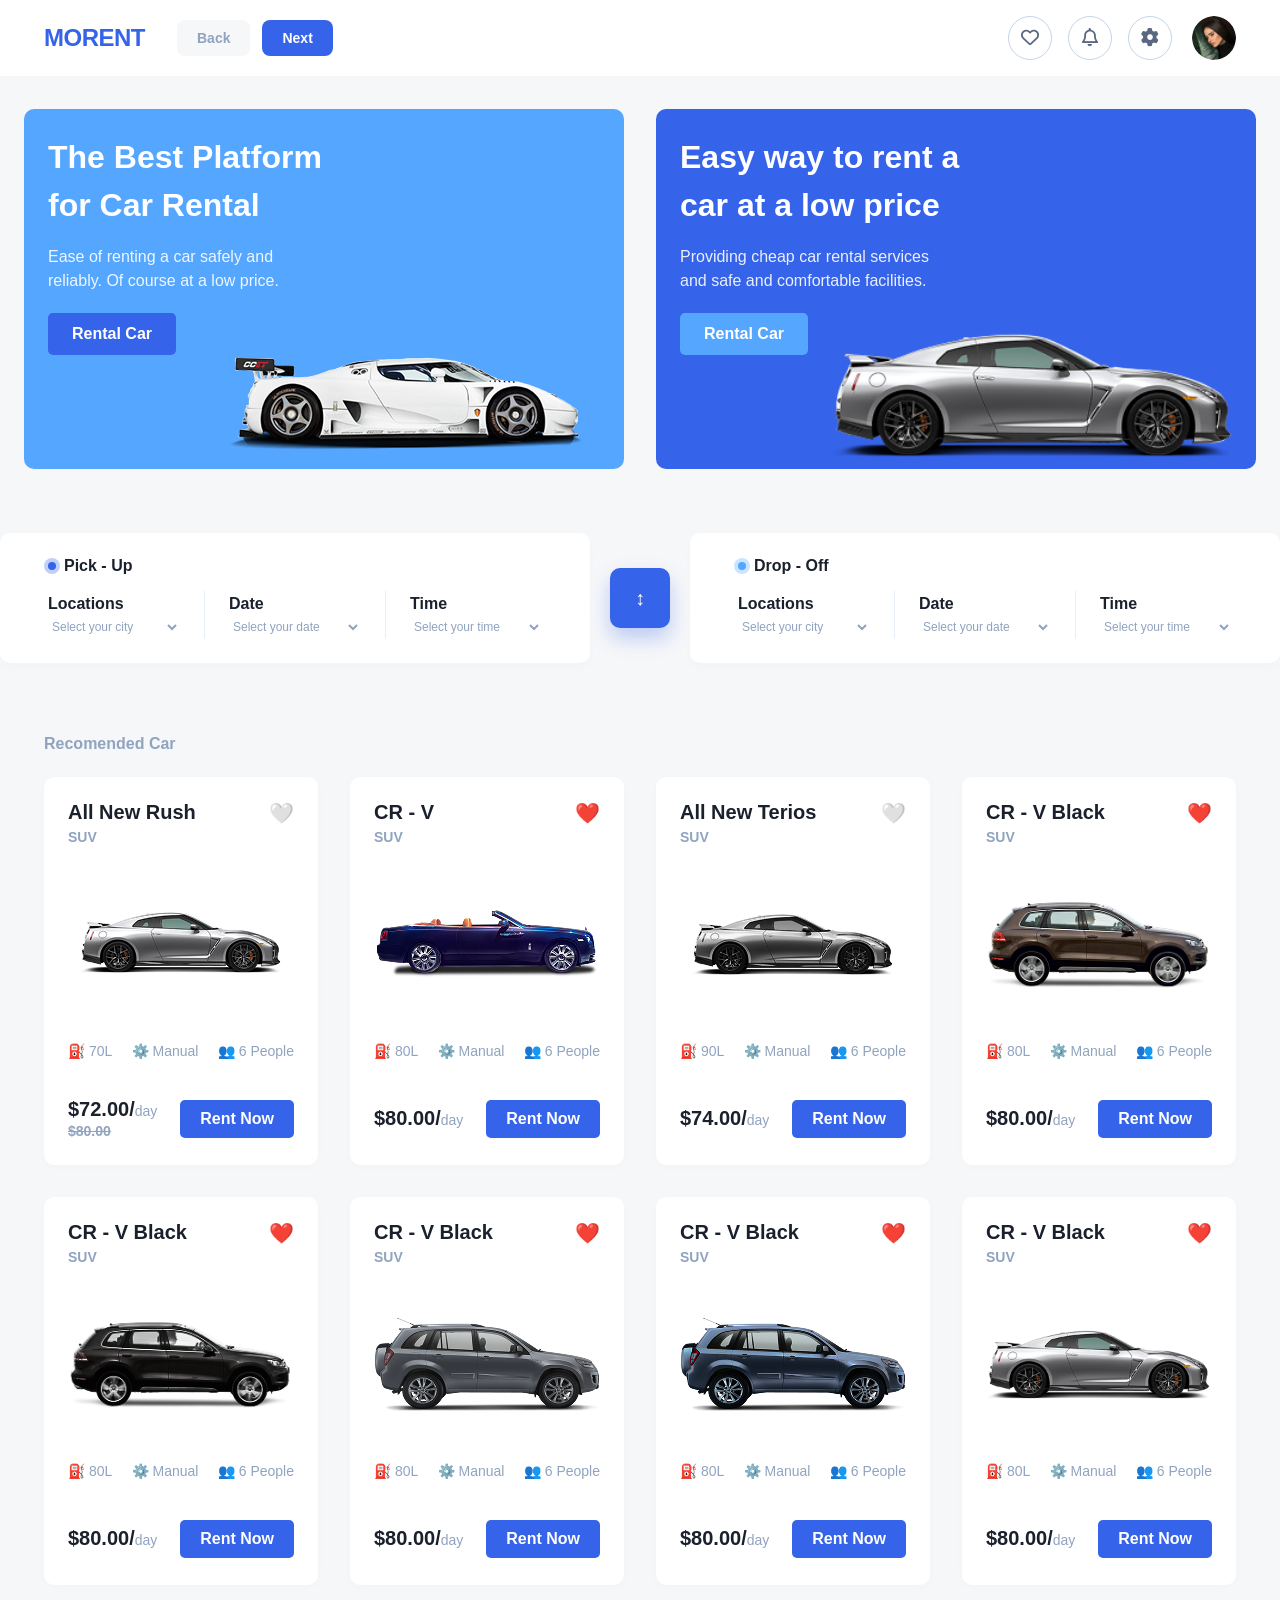
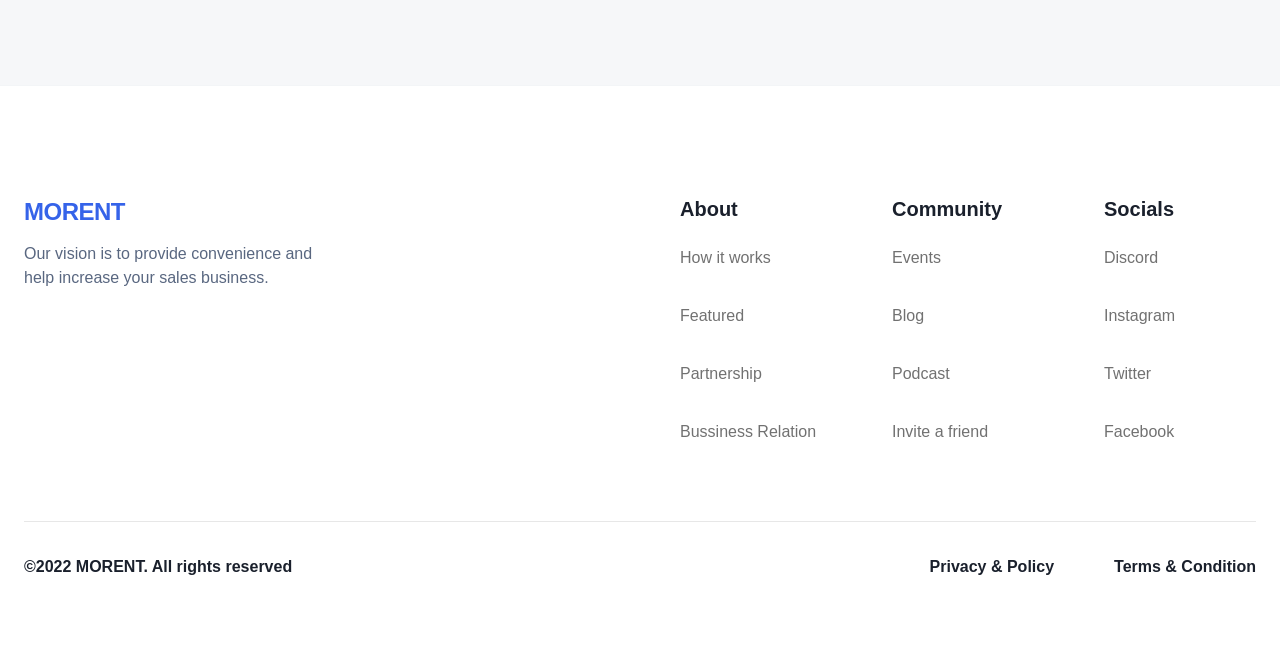
==== commit c78d8d71: "code qowldi" ====
--- a/index.html
+++ b/index.html
@@ -28,7 +28,7 @@
     <header class="main-header">
         <div class="header-container">
 
-            <!-- 1. CHAP TOMON: Logo va Back/Next -->
+            <!-- Chap taraf: Logo va Navigatsiya -->
             <div class="header-left">
                 <a href="index.html" class="logo">MORENT</a>
                 <div class="nav-buttons">
@@ -37,7 +37,15 @@
                 </div>
             </div>
 
-            <!-- 2. O'NG TOMON: Ikonkalar va Profil -->
+            <!-- Burger Menyusi uchun Checkbox -->
+            <input type="checkbox" id="menu-toggle" class="menu-toggle">
+            <label for="menu-toggle" class="burger-btn">
+                <span></span>
+                <span></span>
+                <span></span>
+            </label>
+
+            <!-- O'ng taraf: Ikonkalar va Profil -->
             <div class="header-right">
                 <div class="header-icons">
                     <button class="action-icon"><i class="fa-regular fa-heart"></i></button>
--- a/style.css
+++ b/style.css
@@ -2762,104 +2762,180 @@
 }
 
 /* ================= HEADER FORCE FIX ================= */
+/* ================= HEADER BASE ================= */
 .main-header {
-    width: 100% !important;
-    background-color: #ffffff !important;
-    padding: 16px 0 !important;
-    border-bottom: 1px solid #F3F5F7 !important;
-}
-
-/* Chap va o'ngni majburan ikki chetga surish */
+    width: 100%;
+    background-color: #ffffff;
+    padding: 16px 0;
+    border-bottom: 1px solid #F3F5F7;
+    position: relative;
+}
+
 .header-container {
-    width: 100% !important;
-    max-width: 1240px !important;
-    margin: 0 auto !important;
-    padding: 0 24px !important;
-    display: flex !important;
-    flex-direction: row !important;
-    align-items: center !important;
-    justify-content: space-between !important;
-    /* MANA SHU CHAP VA O'NGGA TARQATADI */
-    box-sizing: border-box !important;
-}
-
-/* CHAP TARTIB (Logo + Tugmalar) */
+    width: 100%;
+    max-width: 1240px;
+    margin: 0 auto;
+    padding: 0 24px;
+    display: flex;
+    align-items: center;
+    justify-content: space-between;
+    /* Chap va o'ng qismni ikkala chetga suradi */
+    box-sizing: border-box;
+}
+
+/* CHAP QISM (Logo + Navigatsiya) */
 .header-left {
-    display: flex !important;
-    align-items: center !important;
-    gap: 32px !important;
+    display: flex;
+    align-items: center;
+    gap: 32px;
 }
 
 .logo {
-    font-size: 24px !important;
-    font-weight: 700 !important;
-    color: #3563E9 !important;
-    text-decoration: none !important;
+    font-size: 24px;
+    font-weight: 700;
+    color: #3563E9;
+    text-decoration: none;
 }
 
 .nav-buttons {
-    display: flex !important;
-    align-items: center !important;
-    gap: 12px !important;
+    display: flex;
+    align-items: center;
+    gap: 12px;
 }
 
 .btn-back,
 .btn-next {
-    padding: 10px 20px !important;
-    border-radius: 8px !important;
-    font-size: 14px !important;
-    font-weight: 600 !important;
-    text-decoration: none !important;
-    display: inline-block !important;
+    padding: 10px 20px;
+    border-radius: 8px;
+    font-size: 14px;
+    font-weight: 600;
+    text-decoration: none;
+    display: inline-block;
 }
 
 .btn-back {
-    background-color: #F6F7F9 !important;
-    color: #90A3BF !important;
+    background-color: #F6F7F9;
+    color: #90A3BF;
 }
 
 .btn-next {
-    background-color: #3563E9 !important;
-    color: #FFFFFF !important;
-}
-
-/* O'NG TARTIB (Ikonkalar + Profil) */
+    background-color: #3563E9;
+    color: #FFFFFF;
+}
+
+/* O'NG QISM (Ikonkalar + Profil) */
 .header-right {
-    display: flex !important;
-    align-items: center !important;
-    gap: 20px !important;
+    display: flex;
+    align-items: center;
+    gap: 20px;
 }
 
 .header-icons {
-    display: flex !important;
-    align-items: center !important;
-    gap: 16px !important;
+    display: flex;
+    align-items: center;
+    gap: 16px;
 }
 
 .action-icon {
-    width: 44px !important;
-    height: 44px !important;
-    border-radius: 50% !important;
-    border: 1px solid #C3D4E9 !important;
-    background: #ffffff !important;
-    color: #596780 !important;
-    display: flex !important;
-    align-items: center !important;
-    justify-content: center !important;
-    cursor: pointer !important;
-    font-size: 18px !important;
+    width: 44px;
+    height: 44px;
+    border-radius: 50%;
+    border: 1px solid #C3D4E9;
+    background: #ffffff;
+    color: #596780;
+    display: flex;
+    align-items: center;
+    justify-content: center;
+    cursor: pointer;
+    font-size: 18px;
 }
 
 .profile-avatar {
-    width: 44px !important;
-    height: 44px !important;
-    border-radius: 50% !important;
-    overflow: hidden !important;
-    flex-shrink: 0 !important;
+    width: 44px;
+    height: 44px;
+    border-radius: 50%;
+    overflow: hidden;
+    flex-shrink: 0;
 }
 
 .profile-avatar img {
-    width: 100% !important;
-    height: 100% !important;
-    object-fit: cover !important;
+    width: 100%;
+    height: 100%;
+    object-fit: cover;
+}
+
+/* DESKTOPDA MOBIL ELEMENTS YASHIRINADI */
+.menu-toggle,
+.burger-btn {
+    display: none;
+}
+
+/* ================= 📱 TELEFON VERSO'YA (768px) ================= */
+@media (max-width: 768px) {
+
+    /* Burger tugmani ko'rsatish */
+    .burger-btn {
+        display: flex;
+        flex-direction: column;
+        justify-content: space-between;
+        width: 26px;
+        height: 18px;
+        cursor: pointer;
+        z-index: 101;
+    }
+
+    .burger-btn span {
+        display: block;
+        width: 100%;
+        height: 3px;
+        background-color: #596780;
+        border-radius: 3px;
+        transition: 0.3s;
+    }
+
+    /* Telefonda menyu elementlarini yashirish */
+    .nav-buttons,
+    .header-right {
+        display: none;
+    }
+
+    /* Checkbox bosilganda ochiladigan mobil menyu */
+    .menu-toggle:checked~.header-right {
+        display: flex;
+        flex-direction: column;
+        position: absolute;
+        top: 100%;
+        left: 0;
+        width: 100%;
+        background-color: #ffffff;
+        padding: 20px 0;
+        box-shadow: 0px 10px 20px rgba(0, 0, 0, 0.08);
+        z-index: 100;
+        border-top: 1px solid #F3F5F7;
+    }
+
+    .menu-toggle:checked~.header-left .nav-buttons {
+        display: flex;
+        position: absolute;
+        top: calc(100% + 140px);
+        left: 0;
+        width: 100%;
+        background-color: #ffffff;
+        padding: 0 0 20px 0;
+        justify-content: center;
+        z-index: 100;
+    }
+
+    /* Burger animatsiyasi (X bo'lib o'zgarishi) */
+    .menu-toggle:checked+.burger-btn span:nth-child(1) {
+        transform: translateY(7.5px) rotate(45deg);
+    }
+
+    .menu-toggle:checked+.burger-btn span:nth-child(2) {
+        opacity: 0;
+    }
+
+    .menu-toggle:checked+.burger-btn span:nth-child(3) {
+        transform: translateY(-7.5px) rotate(-45deg);
+    }
 }
--- a/style.css
+++ b/style.css
@@ -2762,104 +2762,180 @@
 }
 
 /* ================= HEADER FORCE FIX ================= */
+/* ================= HEADER BASE ================= */
 .main-header {
-    width: 100% !important;
-    background-color: #ffffff !important;
-    padding: 16px 0 !important;
-    border-bottom: 1px solid #F3F5F7 !important;
-}
-
-/* Chap va o'ngni majburan ikki chetga surish */
+    width: 100%;
+    background-color: #ffffff;
+    padding: 16px 0;
+    border-bottom: 1px solid #F3F5F7;
+    position: relative;
+}
+
 .header-container {
-    width: 100% !important;
-    max-width: 1240px !important;
-    margin: 0 auto !important;
-    padding: 0 24px !important;
-    display: flex !important;
-    flex-direction: row !important;
-    align-items: center !important;
-    justify-content: space-between !important;
-    /* MANA SHU CHAP VA O'NGGA TARQATADI */
-    box-sizing: border-box !important;
-}
-
-/* CHAP TARTIB (Logo + Tugmalar) */
+    width: 100%;
+    max-width: 1240px;
+    margin: 0 auto;
+    padding: 0 24px;
+    display: flex;
+    align-items: center;
+    justify-content: space-between;
+    /* Chap va o'ng qismni ikkala chetga suradi */
+    box-sizing: border-box;
+}
+
+/* CHAP QISM (Logo + Navigatsiya) */
 .header-left {
-    display: flex !important;
-    align-items: center !important;
-    gap: 32px !important;
+    display: flex;
+    align-items: center;
+    gap: 32px;
 }
 
 .logo {
-    font-size: 24px !important;
-    font-weight: 700 !important;
-    color: #3563E9 !important;
-    text-decoration: none !important;
+    font-size: 24px;
+    font-weight: 700;
+    color: #3563E9;
+    text-decoration: none;
 }
 
 .nav-buttons {
-    display: flex !important;
-    align-items: center !important;
-    gap: 12px !important;
+    display: flex;
+    align-items: center;
+    gap: 12px;
 }
 
 .btn-back,
 .btn-next {
-    padding: 10px 20px !important;
-    border-radius: 8px !important;
-    font-size: 14px !important;
-    font-weight: 600 !important;
-    text-decoration: none !important;
-    display: inline-block !important;
+    padding: 10px 20px;
+    border-radius: 8px;
+    font-size: 14px;
+    font-weight: 600;
+    text-decoration: none;
+    display: inline-block;
 }
 
 .btn-back {
-    background-color: #F6F7F9 !important;
-    color: #90A3BF !important;
+    background-color: #F6F7F9;
+    color: #90A3BF;
 }
 
 .btn-next {
-    background-color: #3563E9 !important;
-    color: #FFFFFF !important;
-}
-
-/* O'NG TARTIB (Ikonkalar + Profil) */
+    background-color: #3563E9;
+    color: #FFFFFF;
+}
+
+/* O'NG QISM (Ikonkalar + Profil) */
 .header-right {
-    display: flex !important;
-    align-items: center !important;
-    gap: 20px !important;
+    display: flex;
+    align-items: center;
+    gap: 20px;
 }
 
 .header-icons {
-    display: flex !important;
-    align-items: center !important;
-    gap: 16px !important;
+    display: flex;
+    align-items: center;
+    gap: 16px;
 }
 
 .action-icon {
-    width: 44px !important;
-    height: 44px !important;
-    border-radius: 50% !important;
-    border: 1px solid #C3D4E9 !important;
-    background: #ffffff !important;
-    color: #596780 !important;
-    display: flex !important;
-    align-items: center !important;
-    justify-content: center !important;
-    cursor: pointer !important;
-    font-size: 18px !important;
+    width: 44px;
+    height: 44px;
+    border-radius: 50%;
+    border: 1px solid #C3D4E9;
+    background: #ffffff;
+    color: #596780;
+    display: flex;
+    align-items: center;
+    justify-content: center;
+    cursor: pointer;
+    font-size: 18px;
 }
 
 .profile-avatar {
-    width: 44px !important;
-    height: 44px !important;
-    border-radius: 50% !important;
-    overflow: hidden !important;
-    flex-shrink: 0 !important;
+    width: 44px;
+    height: 44px;
+    border-radius: 50%;
+    overflow: hidden;
+    flex-shrink: 0;
 }
 
 .profile-avatar img {
-    width: 100% !important;
-    height: 100% !important;
-    object-fit: cover !important;
+    width: 100%;
+    height: 100%;
+    object-fit: cover;
+}
+
+/* DESKTOPDA MOBIL ELEMENTS YASHIRINADI */
+.menu-toggle,
+.burger-btn {
+    display: none;
+}
+
+/* ================= 📱 TELEFON VERSO'YA (768px) ================= */
+@media (max-width: 768px) {
+
+    /* Burger tugmani ko'rsatish */
+    .burger-btn {
+        display: flex;
+        flex-direction: column;
+        justify-content: space-between;
+        width: 26px;
+        height: 18px;
+        cursor: pointer;
+        z-index: 101;
+    }
+
+    .burger-btn span {
+        display: block;
+        width: 100%;
+        height: 3px;
+        background-color: #596780;
+        border-radius: 3px;
+        transition: 0.3s;
+    }
+
+    /* Telefonda menyu elementlarini yashirish */
+    .nav-buttons,
+    .header-right {
+        display: none;
+    }
+
+    /* Checkbox bosilganda ochiladigan mobil menyu */
+    .menu-toggle:checked~.header-right {
+        display: flex;
+        flex-direction: column;
+        position: absolute;
+        top: 100%;
+        left: 0;
+        width: 100%;
+        background-color: #ffffff;
+        padding: 20px 0;
+        box-shadow: 0px 10px 20px rgba(0, 0, 0, 0.08);
+        z-index: 100;
+        border-top: 1px solid #F3F5F7;
+    }
+
+    .menu-toggle:checked~.header-left .nav-buttons {
+        display: flex;
+        position: absolute;
+        top: calc(100% + 140px);
+        left: 0;
+        width: 100%;
+        background-color: #ffffff;
+        padding: 0 0 20px 0;
+        justify-content: center;
+        z-index: 100;
+    }
+
+    /* Burger animatsiyasi (X bo'lib o'zgarishi) */
+    .menu-toggle:checked+.burger-btn span:nth-child(1) {
+        transform: translateY(7.5px) rotate(45deg);
+    }
+
+    .menu-toggle:checked+.burger-btn span:nth-child(2) {
+        opacity: 0;
+    }
+
+    .menu-toggle:checked+.burger-btn span:nth-child(3) {
+        transform: translateY(-7.5px) rotate(-45deg);
+    }
 }
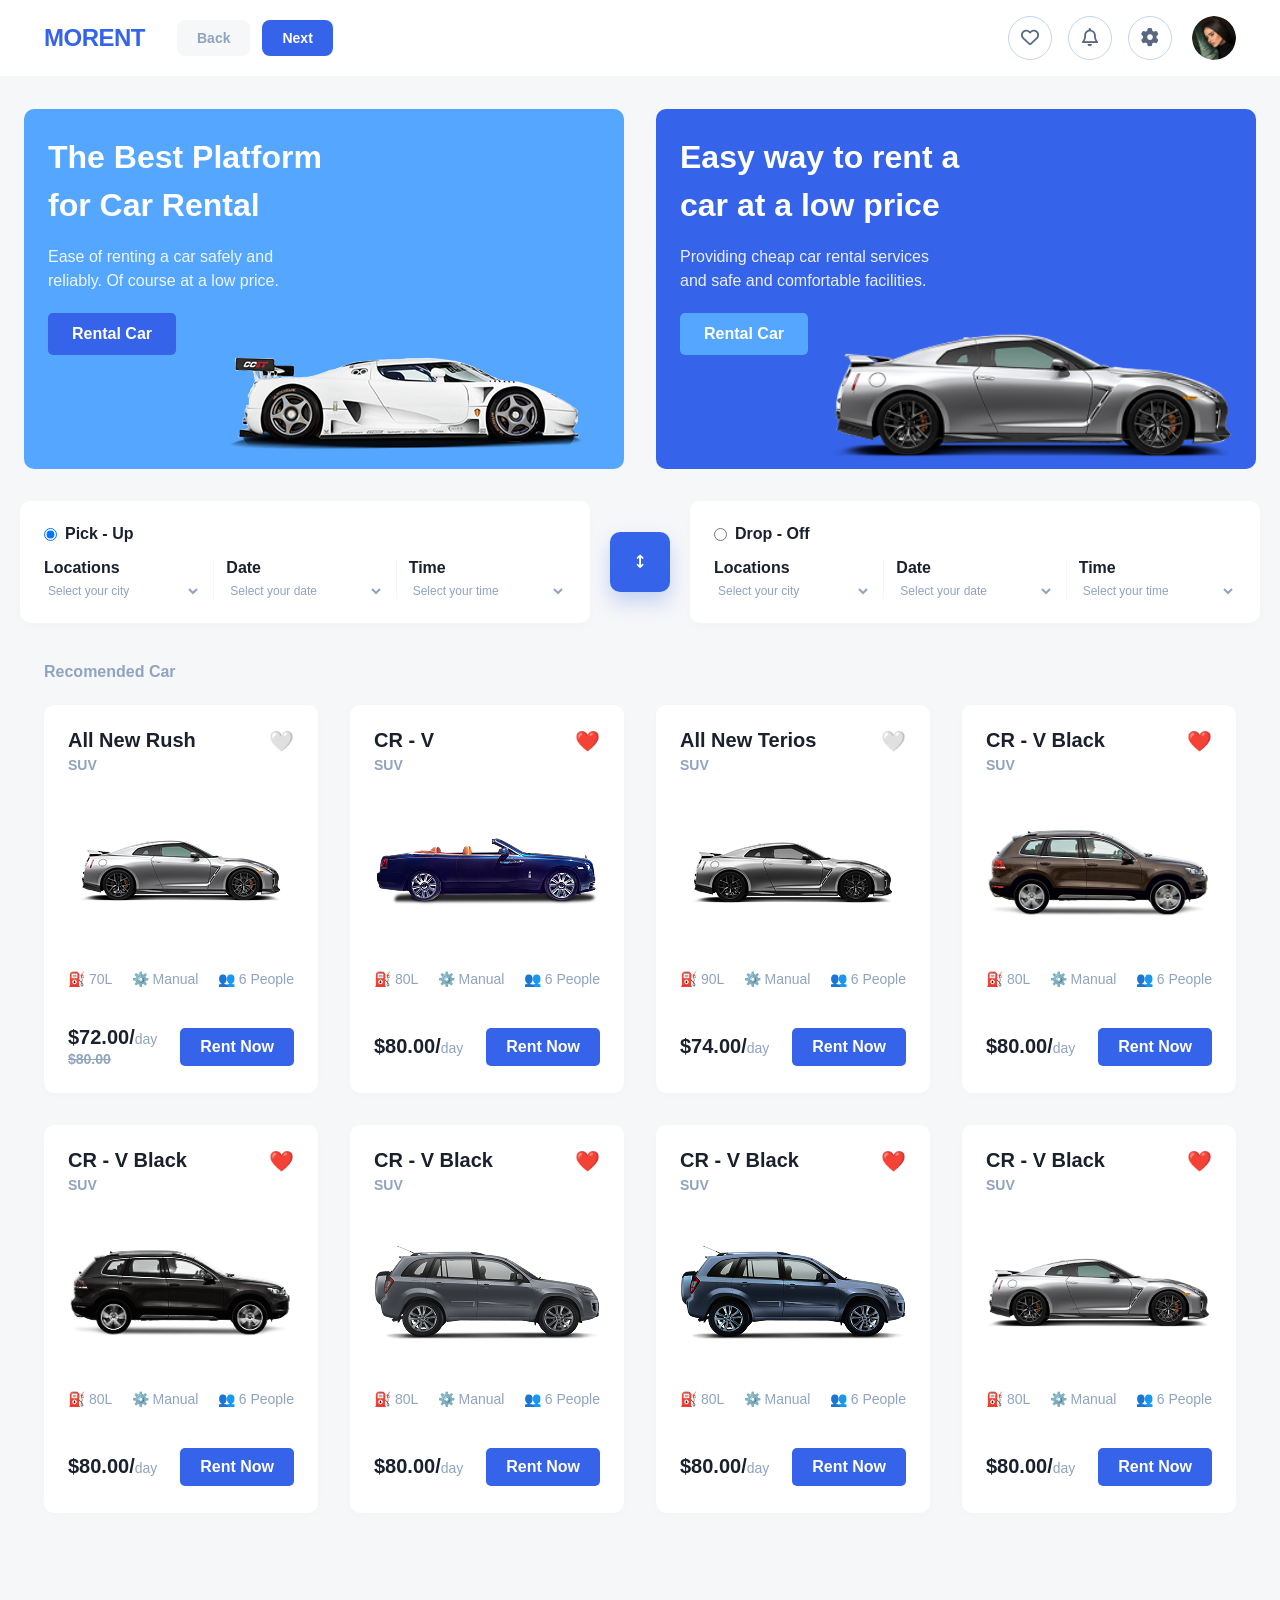
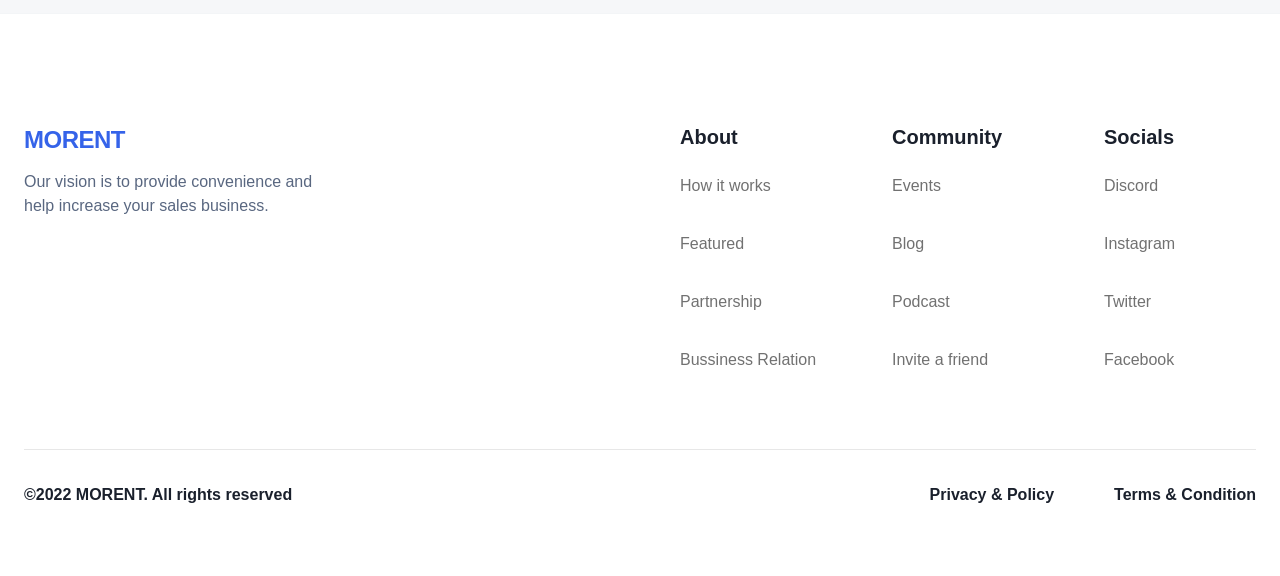
==== commit 4e7bef04: "code qowldi" ====
--- a/index.html
+++ b/index.html
@@ -28,7 +28,7 @@
     <header class="main-header">
         <div class="header-container">
 
-            <!-- Chap taraf: Logo va Navigatsiya -->
+            <!-- CHAP: Logo va Back/Next -->
             <div class="header-left">
                 <a href="index.html" class="logo">MORENT</a>
                 <div class="nav-buttons">
@@ -37,7 +37,7 @@
                 </div>
             </div>
 
-            <!-- Burger Menyusi uchun Checkbox -->
+            <!-- BURGER TUGMASI (Telefonda MORENT bilan oralig'i ochiladi) -->
             <input type="checkbox" id="menu-toggle" class="menu-toggle">
             <label for="menu-toggle" class="burger-btn">
                 <span></span>
@@ -45,7 +45,7 @@
                 <span></span>
             </label>
 
-            <!-- O'ng taraf: Ikonkalar va Profil -->
+            <!-- O'NG: Desktop Ikonkalar va Profil (O'ng chetda turadi) -->
             <div class="header-right">
                 <div class="header-icons">
                     <button class="action-icon"><i class="fa-regular fa-heart"></i></button>
@@ -57,6 +57,23 @@
                 </div>
             </div>
 
+            <!-- 📱 TELEFON MENYUSI -->
+            <div class="mobile-dropdown">
+                <div class="mobile-nav">
+                    <a href="index.html" class="mobile-nav-btn active">Home</a>
+                    <a href="category.html" class="mobile-nav-btn">Category</a>
+                    <a href="detail.html" class="mobile-nav-btn">Detail</a>
+                </div>
+                <div class="mobile-actions">
+                    <button class="action-icon"><i class="fa-regular fa-heart"></i></button>
+                    <button class="action-icon"><i class="fa-regular fa-bell"></i></button>
+                    <button class="action-icon"><i class="fa-solid fa-gear"></i></button>
+                    <div class="profile-avatar">
+                        <img src="./images/Profill (1).png" alt="User">
+                    </div>
+                </div>
+            </div>
+
         </div>
     </header>
     <main class="container">
@@ -94,71 +111,70 @@
     </main>
 
     <script src="script.js"></script>
-    <section class="booking-container">
-
-        <div class="booking-card">
-            <div class="card-title">
-                <span class="dot blue-dot"></span>
-                <h3>Pick - Up</h3>
-            </div>
-            <div class="booking-fields">
-                <div class="field-group">
-                    <label>Locations</label>
-                    <select>
-                        <option>Select your city</option>
-                        <option>Tashkent</option>
-                    </select>
-                </div>
-                <div class="divider"></div>
-                <div class="field-group">
-                    <label>Date</label>
-                    <select>
-                        <option>Select your date</option>
-                    </select>
-                </div>
-                <div class="divider"></div>
-                <div class="field-group">
-                    <label>Time</label>
-                    <select>
-                        <option>Select your time</option>
-                    </select>
-                </div>
-            </div>
-        </div>
-
-
-        <button class="switch-btn">
-            <span class="switch-icon">↕</span>
-        </button>
-
-        <div class="booking-card">
-            <div class="card-title">
-                <span class="dot light-blue-dot"></span>
-                <h3>Drop - Off</h3>
-            </div>
-            <div class="booking-fields">
-                <div class="field-group">
-                    <label>Locations</label>
-                    <select>
-                        <option>Select your city</option>
-                        <option>Tashkent</option>
-                    </select>
-                </div>
-                <div class="divider"></div>
-                <div class="field-group">
-                    <label>Date</label>
-                    <select>
-                        <option>Select your date</option>
-                    </select>
-                </div>
-                <div class="divider"></div>
-                <div class="field-group">
-                    <label>Time</label>
-                    <select>
-                        <option>Select your time</option>
-                    </select>
-                </div>
-            </div>
+    <section class="booking-section">
+        <div class="booking-container">
+
+            <!-- 1. Pick-Up Qismi -->
+            <div class="booking-card">
+                <div class="booking-header">
+                    <input type="radio" checked id="pickup" name="type">
+                    <label for="pickup">Pick - Up</label>
+                </div>
+                <div class="booking-fields">
+                    <div class="field-group">
+                        <span class="field-title">Locations</span>
+                        <select class="field-select">
+                            <option>Select your city</option>
+                        </select>
+                    </div>
+                    <div class="field-group">
+                        <span class="field-title">Date</span>
+                        <select class="field-select">
+                            <option>Select your date</option>
+                        </select>
+                    </div>
+                    <div class="field-group">
+                        <span class="field-title">Time</span>
+                        <select class="field-select">
+                            <option>Select your time</option>
+                        </select>
+                    </div>
+                </div>
+            </div>
+
+            <!-- O'rtadagi Almashtirish Tugmasi -->
+            <button class="swap-btn">
+                <i class="fa-solid fa-arrows-up-down"></i>
+            </button>
+
+            <!-- 2. Drop-Off Qismi -->
+            <div class="booking-card">
+                <div class="booking-header">
+                    <input type="radio" id="dropoff" name="type">
+                    <label for="dropoff">Drop - Off</label>
+                </div>
+                <div class="booking-fields">
+                    <div class="field-group">
+                        <span class="field-title">Locations</span>
+                        <select class="field-select">
+                            <option>Select your city</option>
+                        </select>
+                    </div>
+                    <div class="field-group">
+                        <span class="field-title">Date</span>
+                        <select class="field-select">
+                            <option>Select your date</option>
+                        </select>
+                    </div>
+                    <div class="field-group">
+                        <span class="field-title">Time</span>
+                        <select class="field-select">
+                            <option>Select your time</option>
+                        </select>
+                    </div>
+                </div>
+            </div>
+
         </div>
     </section>
 
--- a/style.css
+++ b/style.css
@@ -2761,8 +2761,7 @@
     box-sizing: border-box;
 }
 
-/* ================= HEADER FORCE FIX ================= */
-/* ================= HEADER BASE ================= */
+/* ================= MAIN HEADER ================= */
 .main-header {
     width: 100%;
     background-color: #ffffff;
@@ -2771,6 +2770,7 @@
     position: relative;
 }
 
+/* Konteyner ikkala chetni ushlab turadi */
 .header-container {
     width: 100%;
     max-width: 1240px;
@@ -2783,7 +2783,7 @@
     box-sizing: border-box;
 }
 
-/* CHAP QISM (Logo + Navigatsiya) */
+/* CHAP TOMON: Logo va Back/Next */
 .header-left {
     display: flex;
     align-items: center;
@@ -2823,7 +2823,7 @@
     color: #FFFFFF;
 }
 
-/* O'NG QISM (Ikonkalar + Profil) */
+/* O'NG TOMON: Ikonkalar va Profil */
 .header-right {
     display: flex;
     align-items: center;
@@ -2864,16 +2864,24 @@
     object-fit: cover;
 }
 
-/* DESKTOPDA MOBIL ELEMENTS YASHIRINADI */
+/* Desktop va Planshetda mobil elementlar ko'rinmaydi */
 .menu-toggle,
-.burger-btn {
+.burger-btn,
+.mobile-dropdown {
     display: none;
 }
 
-/* ================= 📱 TELEFON VERSO'YA (768px) ================= */
+
+/* ================= 📱 TELEFON VERSO'YA (768px va kichik) ================= */
 @media (max-width: 768px) {
 
-    /* Burger tugmani ko'rsatish */
+    /* Desktop elementlarini telefonda yashirish */
+    .nav-buttons,
+    .header-right {
+        display: none !important;
+    }
+
+    /* Burger tugmasi o'ng tomonga suriladi */
     .burger-btn {
         display: flex;
         flex-direction: column;
@@ -2890,52 +2898,182 @@
         height: 3px;
         background-color: #596780;
         border-radius: 3px;
-        transition: 0.3s;
-    }
-
-    /* Telefonda menyu elementlarini yashirish */
-    .nav-buttons,
-    .header-right {
+    }
+
+    /* BURGER BOSILGANDA OCHILADIGAN MENYU */
+    .mobile-dropdown {
         display: none;
-    }
-
-    /* Checkbox bosilganda ochiladigan mobil menyu */
-    .menu-toggle:checked~.header-right {
-        display: flex;
         flex-direction: column;
+        align-items: center;
+        gap: 16px;
         position: absolute;
-        top: 100%;
+        top: calc(100% + 8px);
+        /* MORENT va menyu orasida masofa (joy) qoladi */
         left: 0;
         width: 100%;
         background-color: #ffffff;
-        padding: 20px 0;
+        padding: 20px;
         box-shadow: 0px 10px 20px rgba(0, 0, 0, 0.08);
+        border-top: 1px solid #F3F5F7;
         z-index: 100;
+        box-sizing: border-box;
+    }
+
+    .mobile-nav {
+        display: flex;
+        flex-direction: column;
+        width: 100%;
+        gap: 10px;
+    }
+
+    .mobile-nav-btn {
+        display: block;
+        text-align: center;
+        width: 100%;
+        padding: 12px;
+        background-color: #F6F7F9;
+        color: #596780;
+        border-radius: 10px;
+        text-decoration: none;
+        font-weight: 600;
+        box-sizing: border-box;
+    }
+
+    .mobile-nav-btn.active {
+        background-color: #3563E9;
+        color: #ffffff;
+    }
+
+    .mobile-actions {
+        display: flex;
+        align-items: center;
+        justify-content: center;
+        gap: 16px;
+        width: 100%;
+        padding-top: 12px;
         border-top: 1px solid #F3F5F7;
     }
 
-    .menu-toggle:checked~.header-left .nav-buttons {
+    /* Checkbox bosilganda menyu chiqadi */
+    .menu-toggle:checked~.mobile-dropdown {
         display: flex;
-        position: absolute;
-        top: calc(100% + 140px);
-        left: 0;
+    }
+}
+
+/* Pick-Up va Drop-Off o'ralgan asosiy konteyner */
+.booking-container {
+    display: flex;
+    align-items: center;
+    justify-content: space-between;
+    gap: 20px;
+    width: 100%;
+    max-width: 1240px;
+    margin: 0 auto;
+    box-sizing: border-box;
+    position: relative;
+    flex-wrap: wrap;
+    /* Ekranga sig'may qolganda pastga tushishi uchun */
+}
+
+/* Pick-Up va Drop-Off kartalari */
+.booking-card {
+    flex: 1 1 450px;
+    /* Teng taqsimlanadi, lekin min 450px gacha torayadi */
+    background: #ffffff;
+    padding: 24px;
+    border-radius: 10px;
+    box-sizing: border-box;
+    width: 100%;
+}
+
+/* Ichidagi Pick-Up header qismi */
+.booking-header {
+    display: flex;
+    align-items: center;
+    gap: 8px;
+    margin-bottom: 16px;
+    font-weight: 600;
+    color: #1A202C;
+}
+
+/* Selectlar joylashgan ichki flex-box */
+.booking-fields {
+    display: flex;
+    align-items: center;
+    justify-content: space-between;
+    gap: 12px;
+    width: 100%;
+}
+
+.field-group {
+    flex: 1;
+    display: flex;
+    flex-direction: column;
+    gap: 6px;
+    padding-right: 12px;
+    border-right: 1px solid #F3F5F7;
+}
+
+.field-group:last-child {
+    border-right: none;
+    padding-right: 0;
+}
+
+.field-title {
+    font-size: 16px;
+    font-weight: 700;
+    color: #1A202C;
+}
+
+.field-select {
+    font-size: 12px;
+    color: #90A3BF;
+    border: none;
+    background: transparent;
+    cursor: pointer;
+    outline: none;
+}
+
+/* O'rtadagi almashtirish (Swap / Transfer) tugmasi */
+.swap-btn {
+    width: 60px;
+    height: 60px;
+    background-color: #3563E9;
+    color: #ffffff;
+    border-radius: 10px;
+    display: flex;
+    align-items: center;
+    justify-content: center;
+    box-shadow: 0px 10px 20px rgba(53, 99, 233, 0.25);
+    cursor: pointer;
+    border: none;
+    flex-shrink: 0;
+    z-index: 2;
+}
+
+/* 📱 TELEFON VA NBO'LAK EKRANLAR UCHUN ADAPTIV (768px va kichik) */
+@media (max-width: 992px) {
+    .booking-container {
+        flex-direction: column;
+        /* Ustma-ust tushadi */
+        gap: 16px;
+    }
+
+    .booking-card {
         width: 100%;
-        background-color: #ffffff;
-        padding: 0 0 20px 0;
-        justify-content: center;
-        z-index: 100;
-    }
-
-    /* Burger animatsiyasi (X bo'lib o'zgarishi) */
-    .menu-toggle:checked+.burger-btn span:nth-child(1) {
-        transform: translateY(7.5px) rotate(45deg);
-    }
-
-    .menu-toggle:checked+.burger-btn span:nth-child(2) {
-        opacity: 0;
-    }
-
-    .menu-toggle:checked+.burger-btn span:nth-child(3) {
-        transform: translateY(-7.5px) rotate(-45deg);
+        /* To'liq kenglikni egallaydi */
+        flex: none;
+    }
+
+    .swap-btn {
+        margin: -25px auto;
+        /* O'rtadagi tugma ikki blok orasida chiroyli turishi uchun */
+    }
+
+    .booking-fields {
+        flex-direction: row;
+        /* Mobil bo'lsa ham yonma-yon tursin desangiz */
+        flex-wrap: wrap;
+        gap: 16px;
     }
 }
--- a/style.css
+++ b/style.css
@@ -2761,8 +2761,7 @@
     box-sizing: border-box;
 }
 
-/* ================= HEADER FORCE FIX ================= */
-/* ================= HEADER BASE ================= */
+/* ================= MAIN HEADER ================= */
 .main-header {
     width: 100%;
     background-color: #ffffff;
@@ -2771,6 +2770,7 @@
     position: relative;
 }
 
+/* Konteyner ikkala chetni ushlab turadi */
 .header-container {
     width: 100%;
     max-width: 1240px;
@@ -2783,7 +2783,7 @@
     box-sizing: border-box;
 }
 
-/* CHAP QISM (Logo + Navigatsiya) */
+/* CHAP TOMON: Logo va Back/Next */
 .header-left {
     display: flex;
     align-items: center;
@@ -2823,7 +2823,7 @@
     color: #FFFFFF;
 }
 
-/* O'NG QISM (Ikonkalar + Profil) */
+/* O'NG TOMON: Ikonkalar va Profil */
 .header-right {
     display: flex;
     align-items: center;
@@ -2864,16 +2864,24 @@
     object-fit: cover;
 }
 
-/* DESKTOPDA MOBIL ELEMENTS YASHIRINADI */
+/* Desktop va Planshetda mobil elementlar ko'rinmaydi */
 .menu-toggle,
-.burger-btn {
+.burger-btn,
+.mobile-dropdown {
     display: none;
 }
 
-/* ================= 📱 TELEFON VERSO'YA (768px) ================= */
+
+/* ================= 📱 TELEFON VERSO'YA (768px va kichik) ================= */
 @media (max-width: 768px) {
 
-    /* Burger tugmani ko'rsatish */
+    /* Desktop elementlarini telefonda yashirish */
+    .nav-buttons,
+    .header-right {
+        display: none !important;
+    }
+
+    /* Burger tugmasi o'ng tomonga suriladi */
     .burger-btn {
         display: flex;
         flex-direction: column;
@@ -2890,52 +2898,182 @@
         height: 3px;
         background-color: #596780;
         border-radius: 3px;
-        transition: 0.3s;
-    }
-
-    /* Telefonda menyu elementlarini yashirish */
-    .nav-buttons,
-    .header-right {
+    }
+
+    /* BURGER BOSILGANDA OCHILADIGAN MENYU */
+    .mobile-dropdown {
         display: none;
-    }
-
-    /* Checkbox bosilganda ochiladigan mobil menyu */
-    .menu-toggle:checked~.header-right {
-        display: flex;
         flex-direction: column;
+        align-items: center;
+        gap: 16px;
         position: absolute;
-        top: 100%;
+        top: calc(100% + 8px);
+        /* MORENT va menyu orasida masofa (joy) qoladi */
         left: 0;
         width: 100%;
         background-color: #ffffff;
-        padding: 20px 0;
+        padding: 20px;
         box-shadow: 0px 10px 20px rgba(0, 0, 0, 0.08);
+        border-top: 1px solid #F3F5F7;
         z-index: 100;
+        box-sizing: border-box;
+    }
+
+    .mobile-nav {
+        display: flex;
+        flex-direction: column;
+        width: 100%;
+        gap: 10px;
+    }
+
+    .mobile-nav-btn {
+        display: block;
+        text-align: center;
+        width: 100%;
+        padding: 12px;
+        background-color: #F6F7F9;
+        color: #596780;
+        border-radius: 10px;
+        text-decoration: none;
+        font-weight: 600;
+        box-sizing: border-box;
+    }
+
+    .mobile-nav-btn.active {
+        background-color: #3563E9;
+        color: #ffffff;
+    }
+
+    .mobile-actions {
+        display: flex;
+        align-items: center;
+        justify-content: center;
+        gap: 16px;
+        width: 100%;
+        padding-top: 12px;
         border-top: 1px solid #F3F5F7;
     }
 
-    .menu-toggle:checked~.header-left .nav-buttons {
+    /* Checkbox bosilganda menyu chiqadi */
+    .menu-toggle:checked~.mobile-dropdown {
         display: flex;
-        position: absolute;
-        top: calc(100% + 140px);
-        left: 0;
+    }
+}
+
+/* Pick-Up va Drop-Off o'ralgan asosiy konteyner */
+.booking-container {
+    display: flex;
+    align-items: center;
+    justify-content: space-between;
+    gap: 20px;
+    width: 100%;
+    max-width: 1240px;
+    margin: 0 auto;
+    box-sizing: border-box;
+    position: relative;
+    flex-wrap: wrap;
+    /* Ekranga sig'may qolganda pastga tushishi uchun */
+}
+
+/* Pick-Up va Drop-Off kartalari */
+.booking-card {
+    flex: 1 1 450px;
+    /* Teng taqsimlanadi, lekin min 450px gacha torayadi */
+    background: #ffffff;
+    padding: 24px;
+    border-radius: 10px;
+    box-sizing: border-box;
+    width: 100%;
+}
+
+/* Ichidagi Pick-Up header qismi */
+.booking-header {
+    display: flex;
+    align-items: center;
+    gap: 8px;
+    margin-bottom: 16px;
+    font-weight: 600;
+    color: #1A202C;
+}
+
+/* Selectlar joylashgan ichki flex-box */
+.booking-fields {
+    display: flex;
+    align-items: center;
+    justify-content: space-between;
+    gap: 12px;
+    width: 100%;
+}
+
+.field-group {
+    flex: 1;
+    display: flex;
+    flex-direction: column;
+    gap: 6px;
+    padding-right: 12px;
+    border-right: 1px solid #F3F5F7;
+}
+
+.field-group:last-child {
+    border-right: none;
+    padding-right: 0;
+}
+
+.field-title {
+    font-size: 16px;
+    font-weight: 700;
+    color: #1A202C;
+}
+
+.field-select {
+    font-size: 12px;
+    color: #90A3BF;
+    border: none;
+    background: transparent;
+    cursor: pointer;
+    outline: none;
+}
+
+/* O'rtadagi almashtirish (Swap / Transfer) tugmasi */
+.swap-btn {
+    width: 60px;
+    height: 60px;
+    background-color: #3563E9;
+    color: #ffffff;
+    border-radius: 10px;
+    display: flex;
+    align-items: center;
+    justify-content: center;
+    box-shadow: 0px 10px 20px rgba(53, 99, 233, 0.25);
+    cursor: pointer;
+    border: none;
+    flex-shrink: 0;
+    z-index: 2;
+}
+
+/* 📱 TELEFON VA NBO'LAK EKRANLAR UCHUN ADAPTIV (768px va kichik) */
+@media (max-width: 992px) {
+    .booking-container {
+        flex-direction: column;
+        /* Ustma-ust tushadi */
+        gap: 16px;
+    }
+
+    .booking-card {
         width: 100%;
-        background-color: #ffffff;
-        padding: 0 0 20px 0;
-        justify-content: center;
-        z-index: 100;
-    }
-
-    /* Burger animatsiyasi (X bo'lib o'zgarishi) */
-    .menu-toggle:checked+.burger-btn span:nth-child(1) {
-        transform: translateY(7.5px) rotate(45deg);
-    }
-
-    .menu-toggle:checked+.burger-btn span:nth-child(2) {
-        opacity: 0;
-    }
-
-    .menu-toggle:checked+.burger-btn span:nth-child(3) {
-        transform: translateY(-7.5px) rotate(-45deg);
+        /* To'liq kenglikni egallaydi */
+        flex: none;
+    }
+
+    .swap-btn {
+        margin: -25px auto;
+        /* O'rtadagi tugma ikki blok orasida chiroyli turishi uchun */
+    }
+
+    .booking-fields {
+        flex-direction: row;
+        /* Mobil bo'lsa ham yonma-yon tursin desangiz */
+        flex-wrap: wrap;
+        gap: 16px;
     }
 }
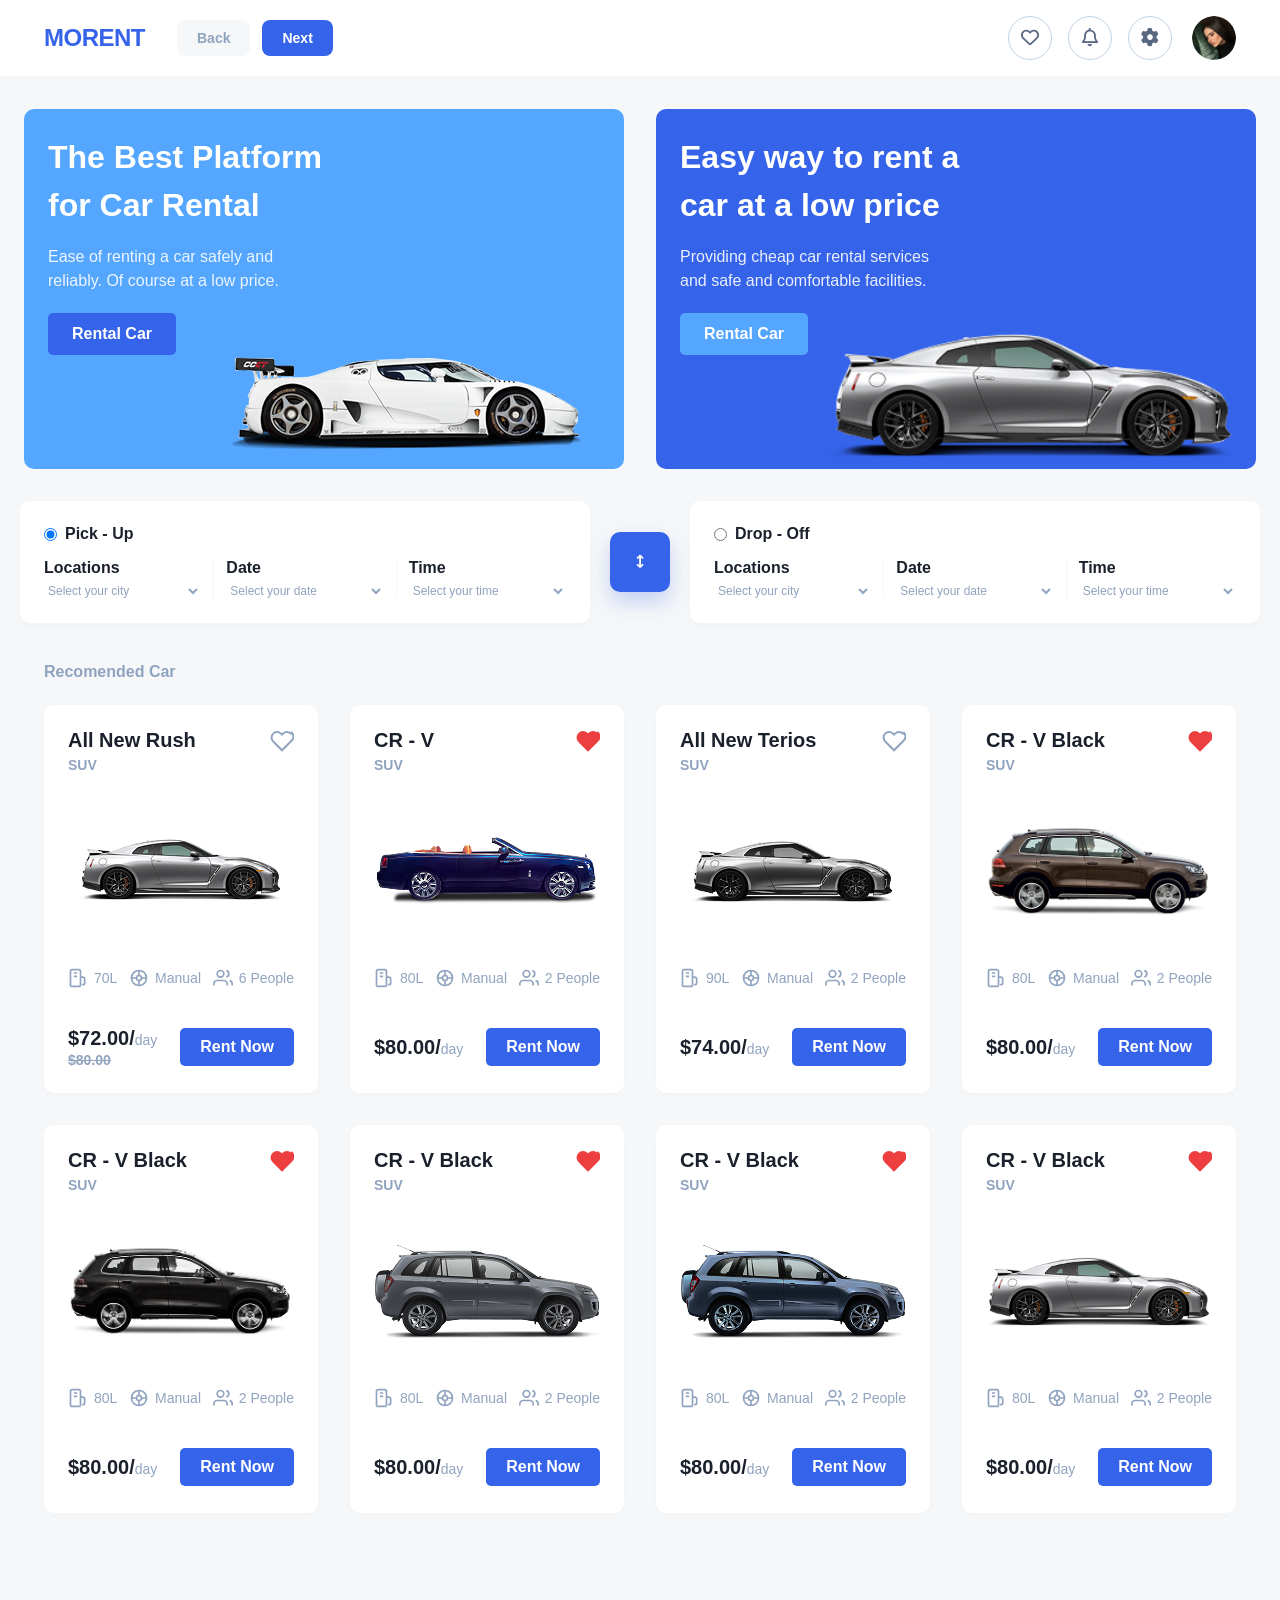
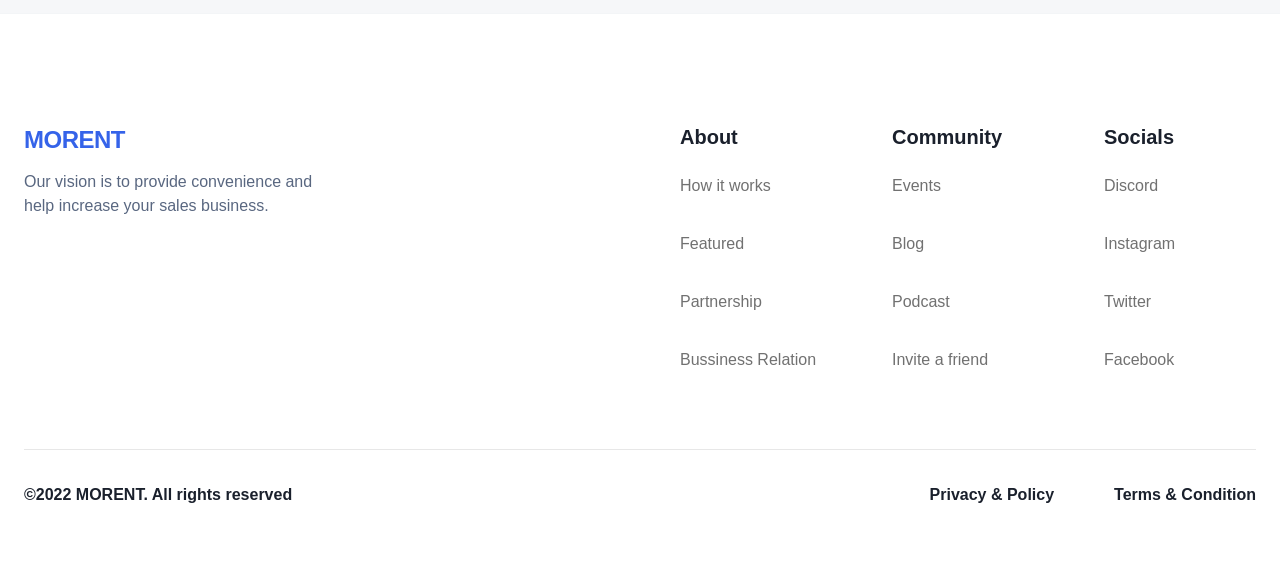
==== commit b1fc7db5: "code qowldi" ====
--- a/index.html
+++ b/index.html
@@ -1,29 +1,16 @@
 <!DOCTYPE html>
-<html lang="en">
+<html lang="uz">
 
 <head>
     <meta charset="UTF-8">
     <meta name="viewport" content="width=device-width, initial-scale=1.0">
-    <title>Morent - Home</title>
+    <title>Morent</title>
+    <!-- Font Awesome CDN (shuni ulashingiz shart): -->
+    <link rel="stylesheet" href="https://cdnjs.cloudflare.com/ajax/libs/font-awesome/6.5.1/css/all.min.css">
     <link rel="stylesheet" href="style.css">
 </head>
 
-<!DOCTYPE html>
-<html lang="en">
-
-<head>
-    <meta charset="UTF-8">
-    <meta name="viewport" content="width=device-width, initial-scale=1.0">
-    <title>MORENT</title>
-
-    <!-- ⚠️ MANA BU LINK SHART (Ikonkalar chiqishi uchun): -->
-    <link rel="stylesheet" href="https://cdnjs.cloudflare.com/ajax/libs/font-awesome/6.4.0/css/all.min.css">
-
-    <!-- Asosiy CSS faylingiz -->
-    <link rel="stylesheet" href="style.css">
-</head>
-
-<body class="fade-in">
+<body>
 
     <header class="main-header">
         <div class="header-container">
@@ -76,10 +63,10 @@
 
         </div>
     </header>
+
     <main class="container">
 
         <section class="hero-section">
-
 
             <div class="hero-card bg-light-blue">
                 <div class="hero-content">
@@ -93,7 +80,6 @@
                 </div>
             </div>
 
-
             <div class="hero-card bg-dark-blue">
                 <div class="hero-content">
                     <h1>Easy way to rent a car at a low price</h1>
@@ -111,6 +97,7 @@
     </main>
 
     <script src="script.js"></script>
+
     <section class="booking-section">
         <div class="booking-container">
 
@@ -177,10 +164,6 @@
 
         </div>
     </section>
-
-
-
-
     <section class="rec-cars-section">
         <div class="rec-cars-container">
 
@@ -190,22 +173,59 @@
 
             <div class="rec-cars-grid">
 
+                <!-- 1. All New Rush -->
                 <div class="rec-car-card">
                     <div class="rec-card-header">
                         <div>
                             <h3>All New Rush</h3>
                             <span class="rec-car-type">SUV</span>
                         </div>
-                        <button class="rec-like-btn">🤍</button>
+                        <button class="rec-like-btn">
+                            <!-- Heart Outline SVG -->
+                            <svg width="24" height="24" viewBox="0 0 24 24" fill="none" stroke="#90A3BF"
+                                stroke-width="2">
+                                <path
+                                    d="M20.84 4.61a5.5 5.5 0 0 0-7.78 0L12 5.67l-1.06-1.06a5.5 5.5 0 0 0-7.78 7.78l1.06 1.06L12 21.23l8.78-8.78 1.06-1.06a5.5 5.5 0 0 0 0-7.78z">
+                                </path>
+                            </svg>
+                        </button>
                     </div>
                     <div class="rec-card-image">
-                        <a href="./detail.html"> <img src="./images/car (1).png" alt="All New Rush"
+                        <a href="./detail.html"><img src="./images/car (1).png" alt="All New Rush"
                                 class="rec-car-img"></a>
                     </div>
                     <div class="rec-card-specs">
-                        <span>⛽ 70L</span>
-                        <span>⚙️ Manual</span>
-                        <span>👥 6 People</span>
+                        <span>
+                            <!-- Gas SVG -->
+                            <svg width="20" height="20" viewBox="0 0 24 24" fill="none" stroke="#90A3BF"
+                                stroke-width="2">
+                                <path
+                                    d="M3 22V4a2 2 0 0 1 2-2h8a2 2 0 0 1 2 2v18M3 22h12M15 11h2.5a2.5 2.5 0 0 1 2.5 2.5V18a2 2 0 0 1-2 2h-1M7 6h4M7 10h4">
+                                </path>
+                            </svg>
+                            70L
+                        </span>
+                        <span>
+                            <!-- Manual/Gear SVG -->
+                            <svg width="20" height="20" viewBox="0 0 24 24" fill="none" stroke="#90A3BF"
+                                stroke-width="2">
+                                <circle cx="12" cy="12" r="9"></circle>
+                                <circle cx="12" cy="12" r="3"></circle>
+                                <path d="M12 3v6M12 15v6M3 12h6M15 12h6"></path>
+                            </svg>
+                            Manual
+                        </span>
+                        <span>
+                            <!-- Users SVG -->
+                            <svg width="20" height="20" viewBox="0 0 24 24" fill="none" stroke="#90A3BF"
+                                stroke-width="2">
+                                <path d="M17 21v-2a4 4 0 0 0-4-4H5a4 4 0 0 0-4 4v2"></path>
+                                <circle cx="9" cy="7" r="4"></circle>
+                                <path d="M23 21v-2a4 4 0 0 0-3-3.87"></path>
+                                <path d="M16 3.13a4 4 0 0 1 0 7.75"></path>
+                            </svg>
+                            6 People
+                        </span>
                     </div>
                     <div class="rec-card-footer">
                         <div class="rec-car-price">
@@ -216,21 +236,55 @@
                     </div>
                 </div>
 
+                <!-- 2. CR - V -->
                 <div class="rec-car-card">
                     <div class="rec-card-header">
                         <div>
                             <h3>CR - V</h3>
                             <span class="rec-car-type">SUV</span>
                         </div>
-                        <button class="rec-like-btn" style="color: red;">❤️</button>
+                        <button class="rec-like-btn">
+                            <!-- Heart Filled SVG (Red) -->
+                            <svg width="24" height="24" viewBox="0 0 24 24" fill="#ED3F3F" stroke="#ED3F3F"
+                                stroke-width="2">
+                                <path
+                                    d="M20.84 4.61a5.5 5.5 0 0 0-7.78 0L12 5.67l-1.06-1.06a5.5 5.5 0 0 0-7.78 7.78l1.06 1.06L12 21.23l8.78-8.78 1.06-1.06a5.5 5.5 0 0 0 0-7.78z">
+                                </path>
+                            </svg>
+                        </button>
                     </div>
                     <div class="rec-card-image">
                         <img src="./images/Car (2).png" alt="CR - V" class="rec-car-img">
                     </div>
                     <div class="rec-card-specs">
-                        <span>⛽ 80L</span>
-                        <span>⚙️ Manual</span>
-                        <span>👥 6 People</span>
+                        <span>
+                            <svg width="20" height="20" viewBox="0 0 24 24" fill="none" stroke="#90A3BF"
+                                stroke-width="2">
+                                <path
+                                    d="M3 22V4a2 2 0 0 1 2-2h8a2 2 0 0 1 2 2v18M3 22h12M15 11h2.5a2.5 2.5 0 0 1 2.5 2.5V18a2 2 0 0 1-2 2h-1M7 6h4M7 10h4">
+                                </path>
+                            </svg>
+                            80L
+                        </span>
+                        <span>
+                            <svg width="20" height="20" viewBox="0 0 24 24" fill="none" stroke="#90A3BF"
+                                stroke-width="2">
+                                <circle cx="12" cy="12" r="9"></circle>
+                                <circle cx="12" cy="12" r="3"></circle>
+                                <path d="M12 3v6M12 15v6M3 12h6M15 12h6"></path>
+                            </svg>
+                            Manual
+                        </span>
+                        <span>
+                            <svg width="20" height="20" viewBox="0 0 24 24" fill="none" stroke="#90A3BF"
+                                stroke-width="2">
+                                <path d="M17 21v-2a4 4 0 0 0-4-4H5a4 4 0 0 0-4 4v2"></path>
+                                <circle cx="9" cy="7" r="4"></circle>
+                                <path d="M23 21v-2a4 4 0 0 0-3-3.87"></path>
+                                <path d="M16 3.13a4 4 0 0 1 0 7.75"></path>
+                            </svg>
+                            2 People
+                        </span>
                     </div>
                     <div class="rec-card-footer">
                         <div class="rec-car-price">
@@ -240,21 +294,54 @@
                     </div>
                 </div>
 
+                <!-- 3. All New Terios -->
                 <div class="rec-car-card">
                     <div class="rec-card-header">
                         <div>
                             <h3>All New Terios</h3>
                             <span class="rec-car-type">SUV</span>
                         </div>
-                        <button class="rec-like-btn">🤍</button>
+                        <button class="rec-like-btn">
+                            <svg width="24" height="24" viewBox="0 0 24 24" fill="none" stroke="#90A3BF"
+                                stroke-width="2">
+                                <path
+                                    d="M20.84 4.61a5.5 5.5 0 0 0-7.78 0L12 5.67l-1.06-1.06a5.5 5.5 0 0 0-7.78 7.78l1.06 1.06L12 21.23l8.78-8.78 1.06-1.06a5.5 5.5 0 0 0 0-7.78z">
+                                </path>
+                            </svg>
+                        </button>
                     </div>
                     <div class="rec-card-image">
                         <img src="./images/Car (3).png" alt="All New Terios" class="rec-car-img">
                     </div>
                     <div class="rec-card-specs">
-                        <span>⛽ 90L</span>
-                        <span>⚙️ Manual</span>
-                        <span>👥 6 People</span>
+                        <span>
+                            <svg width="20" height="20" viewBox="0 0 24 24" fill="none" stroke="#90A3BF"
+                                stroke-width="2">
+                                <path
+                                    d="M3 22V4a2 2 0 0 1 2-2h8a2 2 0 0 1 2 2v18M3 22h12M15 11h2.5a2.5 2.5 0 0 1 2.5 2.5V18a2 2 0 0 1-2 2h-1M7 6h4M7 10h4">
+                                </path>
+                            </svg>
+                            90L
+                        </span>
+                        <span>
+                            <svg width="20" height="20" viewBox="0 0 24 24" fill="none" stroke="#90A3BF"
+                                stroke-width="2">
+                                <circle cx="12" cy="12" r="9"></circle>
+                                <circle cx="12" cy="12" r="3"></circle>
+                                <path d="M12 3v6M12 15v6M3 12h6M15 12h6"></path>
+                            </svg>
+                            Manual
+                        </span>
+                        <span>
+                            <svg width="20" height="20" viewBox="0 0 24 24" fill="none" stroke="#90A3BF"
+                                stroke-width="2">
+                                <path d="M17 21v-2a4 4 0 0 0-4-4H5a4 4 0 0 0-4 4v2"></path>
+                                <circle cx="9" cy="7" r="4"></circle>
+                                <path d="M23 21v-2a4 4 0 0 0-3-3.87"></path>
+                                <path d="M16 3.13a4 4 0 0 1 0 7.75"></path>
+                            </svg>
+                            2 People
+                        </span>
                     </div>
                     <div class="rec-card-footer">
                         <div class="rec-car-price">
@@ -264,22 +351,54 @@
                     </div>
                 </div>
 
-
+                <!-- 4. CR - V Black -->
                 <div class="rec-car-card">
                     <div class="rec-card-header">
                         <div>
                             <h3>CR - V Black</h3>
                             <span class="rec-car-type">SUV</span>
                         </div>
-                        <button class="rec-like-btn" style="color: red;">❤️</button>
+                        <button class="rec-like-btn">
+                            <svg width="24" height="24" viewBox="0 0 24 24" fill="#ED3F3F" stroke="#ED3F3F"
+                                stroke-width="2">
+                                <path
+                                    d="M20.84 4.61a5.5 5.5 0 0 0-7.78 0L12 5.67l-1.06-1.06a5.5 5.5 0 0 0-7.78 7.78l1.06 1.06L12 21.23l8.78-8.78 1.06-1.06a5.5 5.5 0 0 0 0-7.78z">
+                                </path>
+                            </svg>
+                        </button>
                     </div>
                     <div class="rec-card-image">
                         <img src="./images/Car (5).png" alt="CR - V Black" class="rec-car-img">
                     </div>
                     <div class="rec-card-specs">
-                        <span>⛽ 80L</span>
-                        <span>⚙️ Manual</span>
-                        <span>👥 6 People</span>
+                        <span>
+                            <svg width="20" height="20" viewBox="0 0 24 24" fill="none" stroke="#90A3BF"
+                                stroke-width="2">
+                                <path
+                                    d="M3 22V4a2 2 0 0 1 2-2h8a2 2 0 0 1 2 2v18M3 22h12M15 11h2.5a2.5 2.5 0 0 1 2.5 2.5V18a2 2 0 0 1-2 2h-1M7 6h4M7 10h4">
+                                </path>
+                            </svg>
+                            80L
+                        </span>
+                        <span>
+                            <svg width="20" height="20" viewBox="0 0 24 24" fill="none" stroke="#90A3BF"
+                                stroke-width="2">
+                                <circle cx="12" cy="12" r="9"></circle>
+                                <circle cx="12" cy="12" r="3"></circle>
+                                <path d="M12 3v6M12 15v6M3 12h6M15 12h6"></path>
+                            </svg>
+                            Manual
+                        </span>
+                        <span>
+                            <svg width="20" height="20" viewBox="0 0 24 24" fill="none" stroke="#90A3BF"
+                                stroke-width="2">
+                                <path d="M17 21v-2a4 4 0 0 0-4-4H5a4 4 0 0 0-4 4v2"></path>
+                                <circle cx="9" cy="7" r="4"></circle>
+                                <path d="M23 21v-2a4 4 0 0 0-3-3.87"></path>
+                                <path d="M16 3.13a4 4 0 0 1 0 7.75"></path>
+                            </svg>
+                            2 People
+                        </span>
                     </div>
                     <div class="rec-card-footer">
                         <div class="rec-car-price">
@@ -288,21 +407,55 @@
                         <a href="#" class="rec-rent-btn">Rent Now</a>
                     </div>
                 </div>
+
+                <!-- 5. CR - V Black -->
                 <div class="rec-car-card">
                     <div class="rec-card-header">
                         <div>
                             <h3>CR - V Black</h3>
                             <span class="rec-car-type">SUV</span>
                         </div>
-                        <button class="rec-like-btn" style="color: red;">❤️</button>
+                        <button class="rec-like-btn">
+                            <svg width="24" height="24" viewBox="0 0 24 24" fill="#ED3F3F" stroke="#ED3F3F"
+                                stroke-width="2">
+                                <path
+                                    d="M20.84 4.61a5.5 5.5 0 0 0-7.78 0L12 5.67l-1.06-1.06a5.5 5.5 0 0 0-7.78 7.78l1.06 1.06L12 21.23l8.78-8.78 1.06-1.06a5.5 5.5 0 0 0 0-7.78z">
+                                </path>
+                            </svg>
+                        </button>
                     </div>
                     <div class="rec-card-image">
                         <img src="./images/Car (7).png" alt="CR - V Black" class="rec-car-img">
                     </div>
                     <div class="rec-card-specs">
-                        <span>⛽ 80L</span>
-                        <span>⚙️ Manual</span>
-                        <span>👥 6 People</span>
+                        <span>
+                            <svg width="20" height="20" viewBox="0 0 24 24" fill="none" stroke="#90A3BF"
+                                stroke-width="2">
+                                <path
+                                    d="M3 22V4a2 2 0 0 1 2-2h8a2 2 0 0 1 2 2v18M3 22h12M15 11h2.5a2.5 2.5 0 0 1 2.5 2.5V18a2 2 0 0 1-2 2h-1M7 6h4M7 10h4">
+                                </path>
+                            </svg>
+                            80L
+                        </span>
+                        <span>
+                            <svg width="20" height="20" viewBox="0 0 24 24" fill="none" stroke="#90A3BF"
+                                stroke-width="2">
+                                <circle cx="12" cy="12" r="9"></circle>
+                                <circle cx="12" cy="12" r="3"></circle>
+                                <path d="M12 3v6M12 15v6M3 12h6M15 12h6"></path>
+                            </svg>
+                            Manual
+                        </span>
+                        <span>
+                            <svg width="20" height="20" viewBox="0 0 24 24" fill="none" stroke="#90A3BF"
+                                stroke-width="2">
+                                <path d="M17 21v-2a4 4 0 0 0-4-4H5a4 4 0 0 0-4 4v2"></path>
+                                <circle cx="9" cy="7" r="4"></circle>
+                                <path d="M23 21v-2a4 4 0 0 0-3-3.87"></path>
+                                <path d="M16 3.13a4 4 0 0 1 0 7.75"></path>
+                            </svg>
+                            2 People
+                        </span>
                     </div>
                     <div class="rec-card-footer">
                         <div class="rec-car-price">
@@ -311,21 +464,55 @@
                         <a href="#" class="rec-rent-btn">Rent Now</a>
                     </div>
                 </div>
+
+                <!-- 6. CR - V Black -->
                 <div class="rec-car-card">
                     <div class="rec-card-header">
                         <div>
                             <h3>CR - V Black</h3>
                             <span class="rec-car-type">SUV</span>
                         </div>
-                        <button class="rec-like-btn" style="color: red;">❤️</button>
+                        <button class="rec-like-btn">
+                            <svg width="24" height="24" viewBox="0 0 24 24" fill="#ED3F3F" stroke="#ED3F3F"
+                                stroke-width="2">
+                                <path
+                                    d="M20.84 4.61a5.5 5.5 0 0 0-7.78 0L12 5.67l-1.06-1.06a5.5 5.5 0 0 0-7.78 7.78l1.06 1.06L12 21.23l8.78-8.78 1.06-1.06a5.5 5.5 0 0 0 0-7.78z">
+                                </path>
+                            </svg>
+                        </button>
                     </div>
                     <div class="rec-card-image">
                         <img src="./images/Car (4).png" alt="CR - V Black" class="rec-car-img">
                     </div>
                     <div class="rec-card-specs">
-                        <span>⛽ 80L</span>
-                        <span>⚙️ Manual</span>
-                        <span>👥 6 People</span>
+                        <span>
+                            <svg width="20" height="20" viewBox="0 0 24 24" fill="none" stroke="#90A3BF"
+                                stroke-width="2">
+                                <path
+                                    d="M3 22V4a2 2 0 0 1 2-2h8a2 2 0 0 1 2 2v18M3 22h12M15 11h2.5a2.5 2.5 0 0 1 2.5 2.5V18a2 2 0 0 1-2 2h-1M7 6h4M7 10h4">
+                                </path>
+                            </svg>
+                            80L
+                        </span>
+                        <span>
+                            <svg width="20" height="20" viewBox="0 0 24 24" fill="none" stroke="#90A3BF"
+                                stroke-width="2">
+                                <circle cx="12" cy="12" r="9"></circle>
+                                <circle cx="12" cy="12" r="3"></circle>
+                                <path d="M12 3v6M12 15v6M3 12h6M15 12h6"></path>
+                            </svg>
+                            Manual
+                        </span>
+                        <span>
+                            <svg width="20" height="20" viewBox="0 0 24 24" fill="none" stroke="#90A3BF"
+                                stroke-width="2">
+                                <path d="M17 21v-2a4 4 0 0 0-4-4H5a4 4 0 0 0-4 4v2"></path>
+                                <circle cx="9" cy="7" r="4"></circle>
+                                <path d="M23 21v-2a4 4 0 0 0-3-3.87"></path>
+                                <path d="M16 3.13a4 4 0 0 1 0 7.75"></path>
+                            </svg>
+                            2 People
+                        </span>
                     </div>
                     <div class="rec-card-footer">
                         <div class="rec-car-price">
@@ -334,21 +521,55 @@
                         <a href="#" class="rec-rent-btn">Rent Now</a>
                     </div>
                 </div>
+
+                <!-- 7. CR - V Black -->
                 <div class="rec-car-card">
                     <div class="rec-card-header">
                         <div>
                             <h3>CR - V Black</h3>
                             <span class="rec-car-type">SUV</span>
                         </div>
-                        <button class="rec-like-btn" style="color: red;">❤️</button>
+                        <button class="rec-like-btn">
+                            <svg width="24" height="24" viewBox="0 0 24 24" fill="#ED3F3F" stroke="#ED3F3F"
+                                stroke-width="2">
+                                <path
+                                    d="M20.84 4.61a5.5 5.5 0 0 0-7.78 0L12 5.67l-1.06-1.06a5.5 5.5 0 0 0-7.78 7.78l1.06 1.06L12 21.23l8.78-8.78 1.06-1.06a5.5 5.5 0 0 0 0-7.78z">
+                                </path>
+                            </svg>
+                        </button>
                     </div>
                     <div class="rec-card-image">
                         <img src="./images/Car (6).png" alt="CR - V Black" class="rec-car-img">
                     </div>
                     <div class="rec-card-specs">
-                        <span>⛽ 80L</span>
-                        <span>⚙️ Manual</span>
-                        <span>👥 6 People</span>
+                        <span>
+                            <svg width="20" height="20" viewBox="0 0 24 24" fill="none" stroke="#90A3BF"
+                                stroke-width="2">
+                                <path
+                                    d="M3 22V4a2 2 0 0 1 2-2h8a2 2 0 0 1 2 2v18M3 22h12M15 11h2.5a2.5 2.5 0 0 1 2.5 2.5V18a2 2 0 0 1-2 2h-1M7 6h4M7 10h4">
+                                </path>
+                            </svg>
+                            80L
+                        </span>
+                        <span>
+                            <svg width="20" height="20" viewBox="0 0 24 24" fill="none" stroke="#90A3BF"
+                                stroke-width="2">
+                                <circle cx="12" cy="12" r="9"></circle>
+                                <circle cx="12" cy="12" r="3"></circle>
+                                <path d="M12 3v6M12 15v6M3 12h6M15 12h6"></path>
+                            </svg>
+                            Manual
+                        </span>
+                        <span>
+                            <svg width="20" height="20" viewBox="0 0 24 24" fill="none" stroke="#90A3BF"
+                                stroke-width="2">
+                                <path d="M17 21v-2a4 4 0 0 0-4-4H5a4 4 0 0 0-4 4v2"></path>
+                                <circle cx="9" cy="7" r="4"></circle>
+                                <path d="M23 21v-2a4 4 0 0 0-3-3.87"></path>
+                                <path d="M16 3.13a4 4 0 0 1 0 7.75"></path>
+                            </svg>
+                            2 People
+                        </span>
                     </div>
                     <div class="rec-card-footer">
                         <div class="rec-car-price">
@@ -357,21 +578,55 @@
                         <a href="#" class="rec-rent-btn">Rent Now</a>
                     </div>
                 </div>
+
+                <!-- 8. CR - V Black -->
                 <div class="rec-car-card">
                     <div class="rec-card-header">
                         <div>
                             <h3>CR - V Black</h3>
                             <span class="rec-car-type">SUV</span>
                         </div>
-                        <button class="rec-like-btn" style="color: red;">❤️</button>
+                        <button class="rec-like-btn">
+                            <svg width="24" height="24" viewBox="0 0 24 24" fill="#ED3F3F" stroke="#ED3F3F"
+                                stroke-width="2">
+                                <path
+                                    d="M20.84 4.61a5.5 5.5 0 0 0-7.78 0L12 5.67l-1.06-1.06a5.5 5.5 0 0 0-7.78 7.78l1.06 1.06L12 21.23l8.78-8.78 1.06-1.06a5.5 5.5 0 0 0 0-7.78z">
+                                </path>
+                            </svg>
+                        </button>
                     </div>
                     <div class="rec-card-image">
                         <img src="./images/image 8.png" alt="CR - V Black" class="rec-car-img">
                     </div>
                     <div class="rec-card-specs">
-                        <span>⛽ 80L</span>
-                        <span>⚙️ Manual</span>
-                        <span>👥 6 People</span>
+                        <span>
+                            <svg width="20" height="20" viewBox="0 0 24 24" fill="none" stroke="#90A3BF"
+                                stroke-width="2">
+                                <path
+                                    d="M3 22V4a2 2 0 0 1 2-2h8a2 2 0 0 1 2 2v18M3 22h12M15 11h2.5a2.5 2.5 0 0 1 2.5 2.5V18a2 2 0 0 1-2 2h-1M7 6h4M7 10h4">
+                                </path>
+                            </svg>
+                            80L
+                        </span>
+                        <span>
+                            <svg width="20" height="20" viewBox="0 0 24 24" fill="none" stroke="#90A3BF"
+                                stroke-width="2">
+                                <circle cx="12" cy="12" r="9"></circle>
+                                <circle cx="12" cy="12" r="3"></circle>
+                                <path d="M12 3v6M12 15v6M3 12h6M15 12h6"></path>
+                            </svg>
+                            Manual
+                        </span>
+                        <span>
+                            <svg width="20" height="20" viewBox="0 0 24 24" fill="none" stroke="#90A3BF"
+                                stroke-width="2">
+                                <path d="M17 21v-2a4 4 0 0 0-4-4H5a4 4 0 0 0-4 4v2"></path>
+                                <circle cx="9" cy="7" r="4"></circle>
+                                <path d="M23 21v-2a4 4 0 0 0-3-3.87"></path>
+                                <path d="M16 3.13a4 4 0 0 1 0 7.75"></path>
+                            </svg>
+                            2 People
+                        </span>
                     </div>
                     <div class="rec-card-footer">
                         <div class="rec-car-price">
@@ -388,14 +643,12 @@
     <footer class="main-footer">
         <div class="container">
 
-
             <div class="footer-top">
 
                 <div class="footer-brand">
                     <a href="index.html" class="logo">MORENT</a>
                     <p>Our vision is to provide convenience and help increase your sales business.</p>
                 </div>
-
 
                 <div class="footer-links-container">
 
@@ -409,7 +662,6 @@
                         </ul>
                     </div>
 
-
                     <div class="footer-col">
                         <h3>Community</h3>
                         <ul>
@@ -420,7 +672,6 @@
                         </ul>
                     </div>
 
-
                     <div class="footer-col">
                         <h3>Socials</h3>
                         <ul>
@@ -433,7 +684,6 @@
                 </div>
             </div>
 
-
             <div class="footer-divider"></div>
 
             <div class="footer-bottom">
@@ -448,8 +698,7 @@
 
         </div>
     </footer>
+
 </body>
 
-</html>
-
 </html>
--- a/style.css
+++ b/style.css
@@ -3076,4 +3076,32 @@
         flex-wrap: wrap;
         gap: 16px;
     }
+}
+
+.rec-card-specs span {
+    display: flex;
+    align-items: center;
+    gap: 6px;
+    font-size: 14px;
+    color: #90A3BF;
+}
+
+.rec-card-specs i {
+    font-size: 18px;
+    /* Ikonka hajmiga aniq qiymat bering */
+    display: inline-block;
+}
+
+* {
+    font-family: 'Plus Jakarta Sans', sans-serif !important;
+    /* !important Font Awesome shriftini o'chirib qo'yadi */
+}
+
+body {
+    font-family: 'Plus Jakarta Sans', sans-serif;
+}
+
+/* Font Awesome ikonkalarining o'z shriftini tiklash */
+i {
+    font-family: "Font Awesome 6 Free", "Font Awesome 6 Brands" !important;
 }
